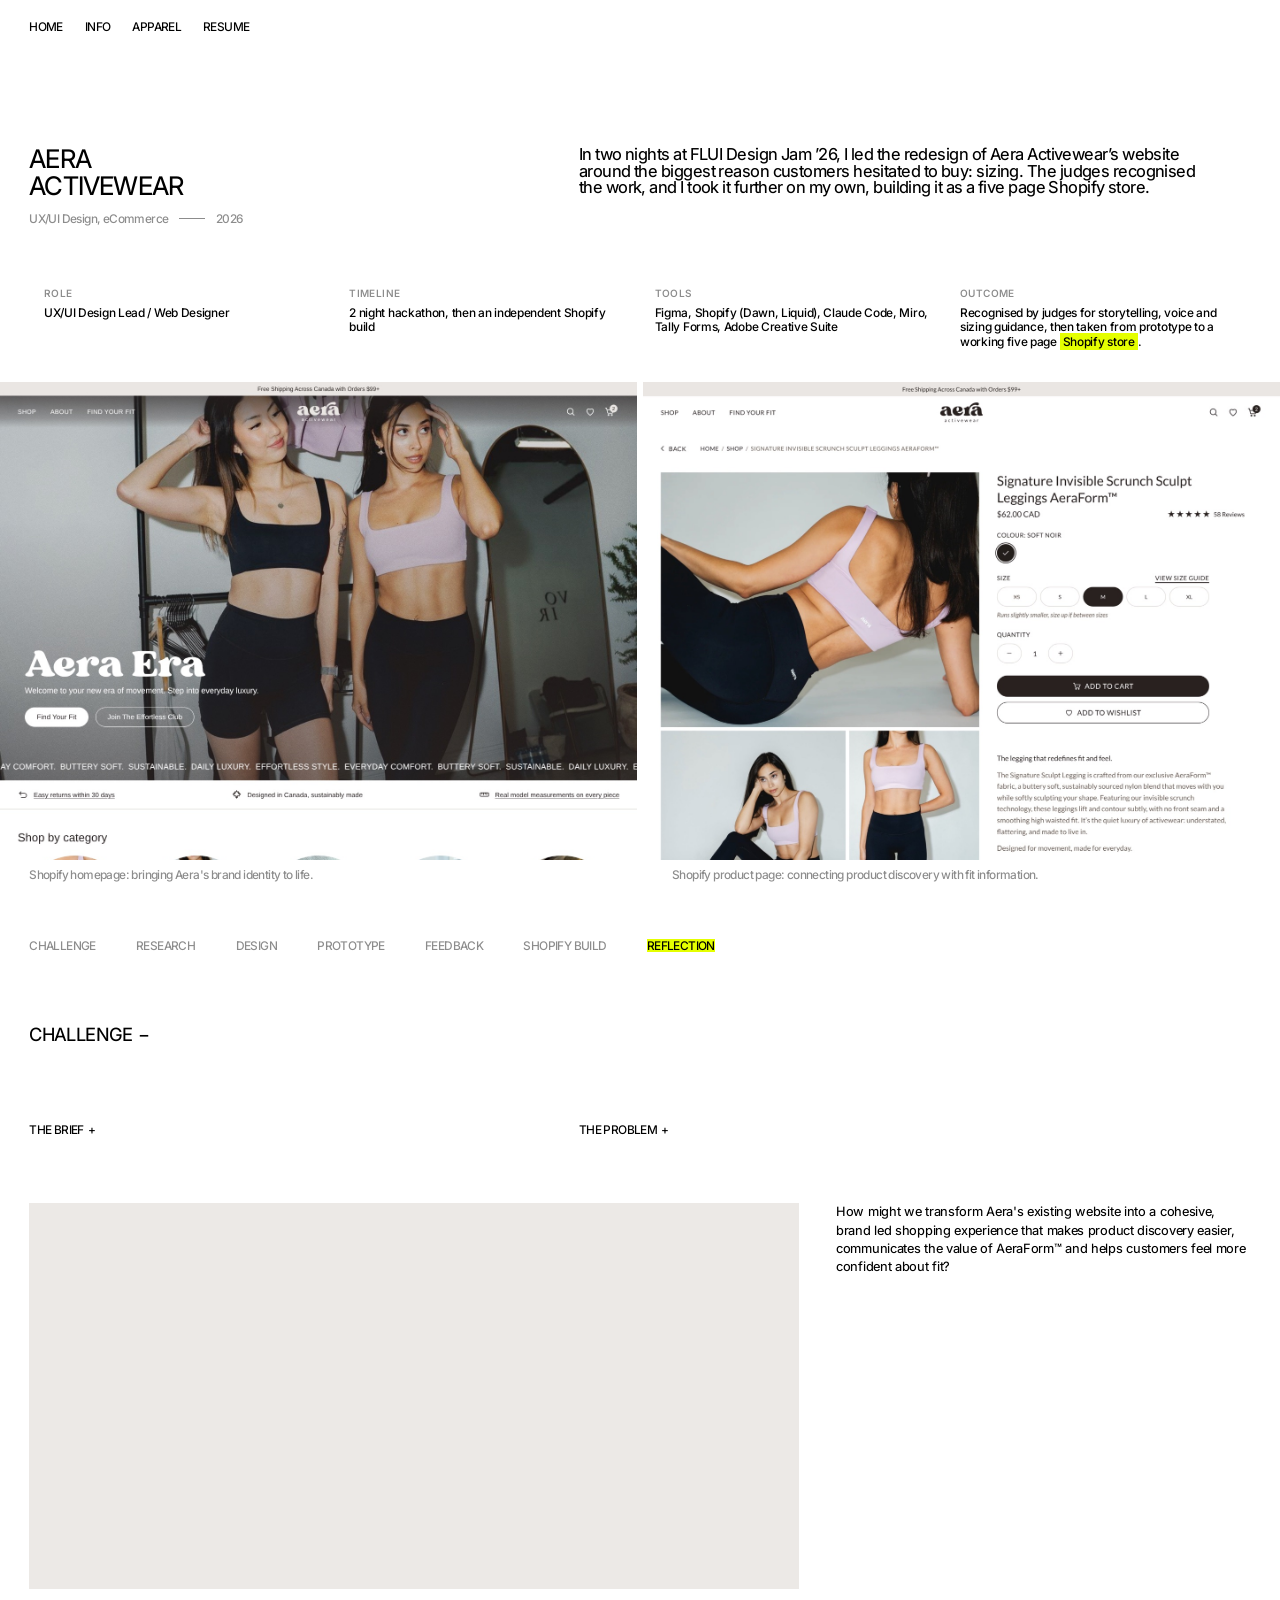
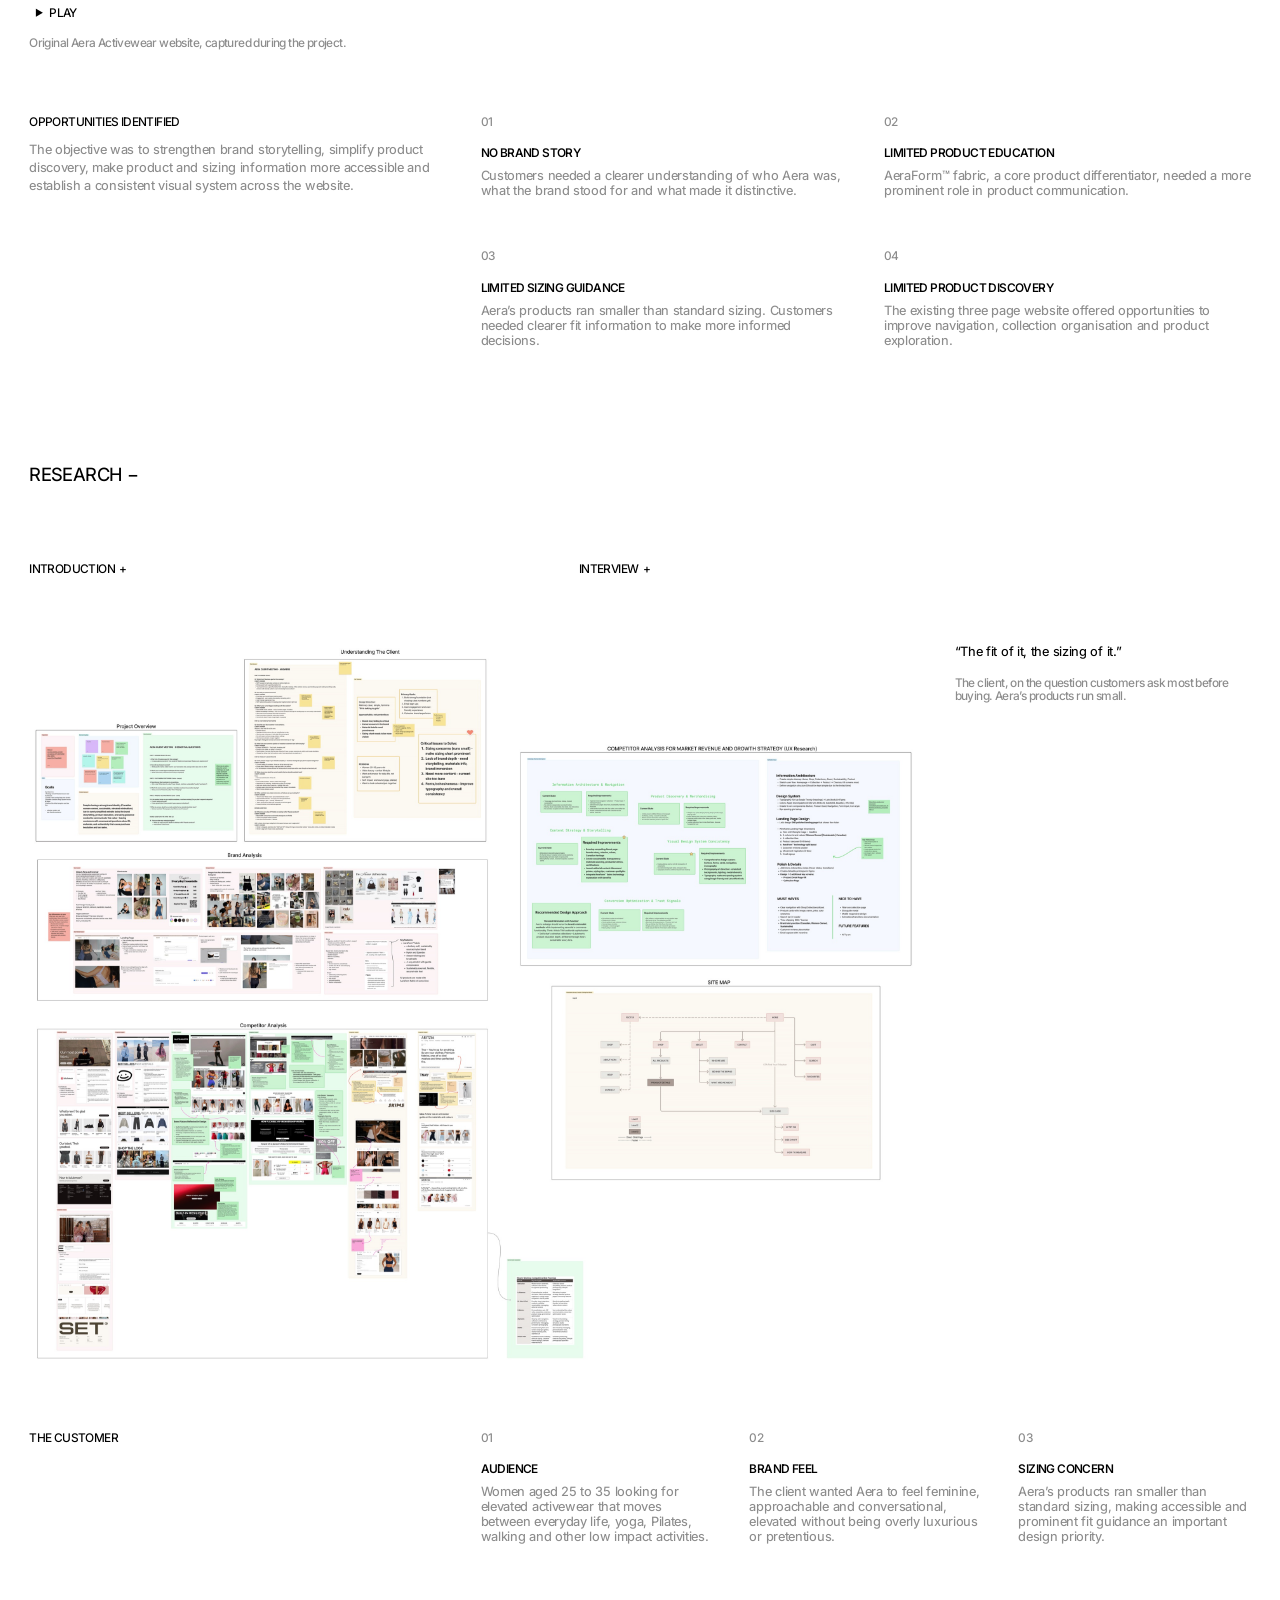
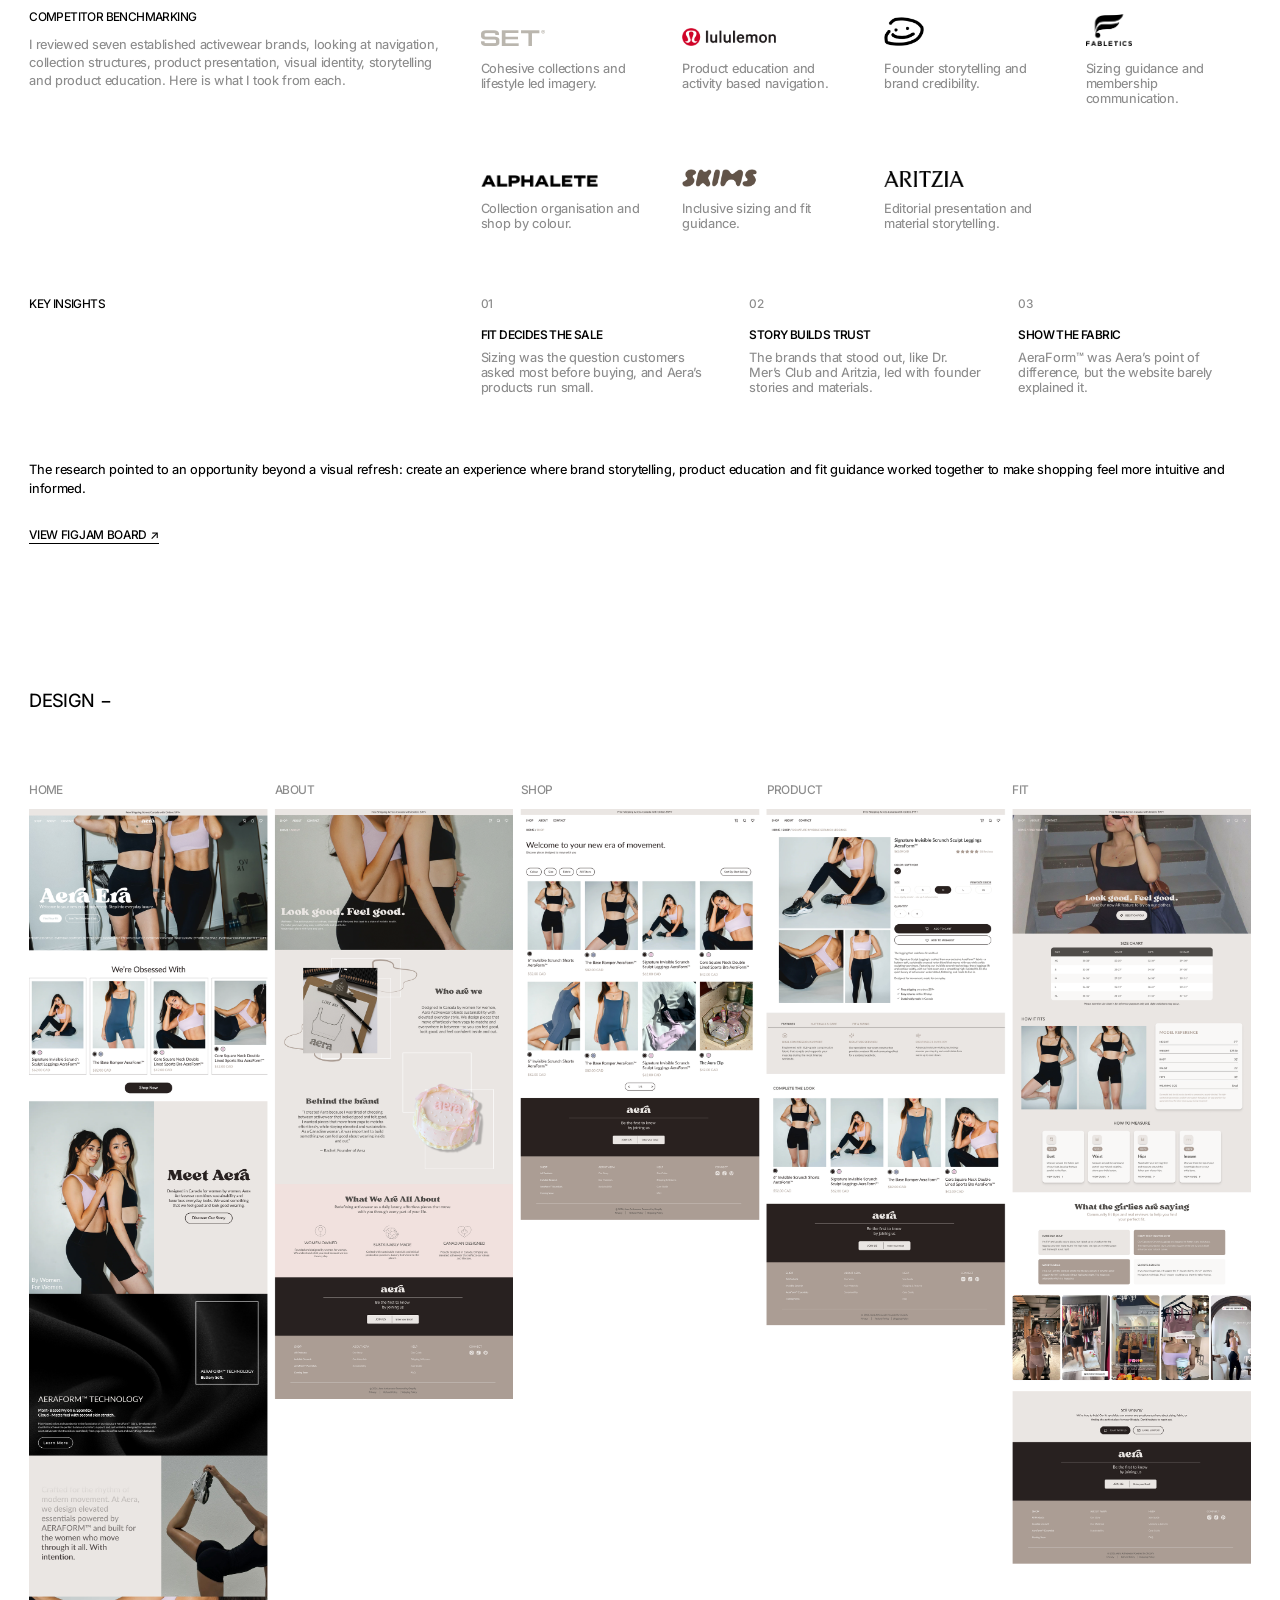
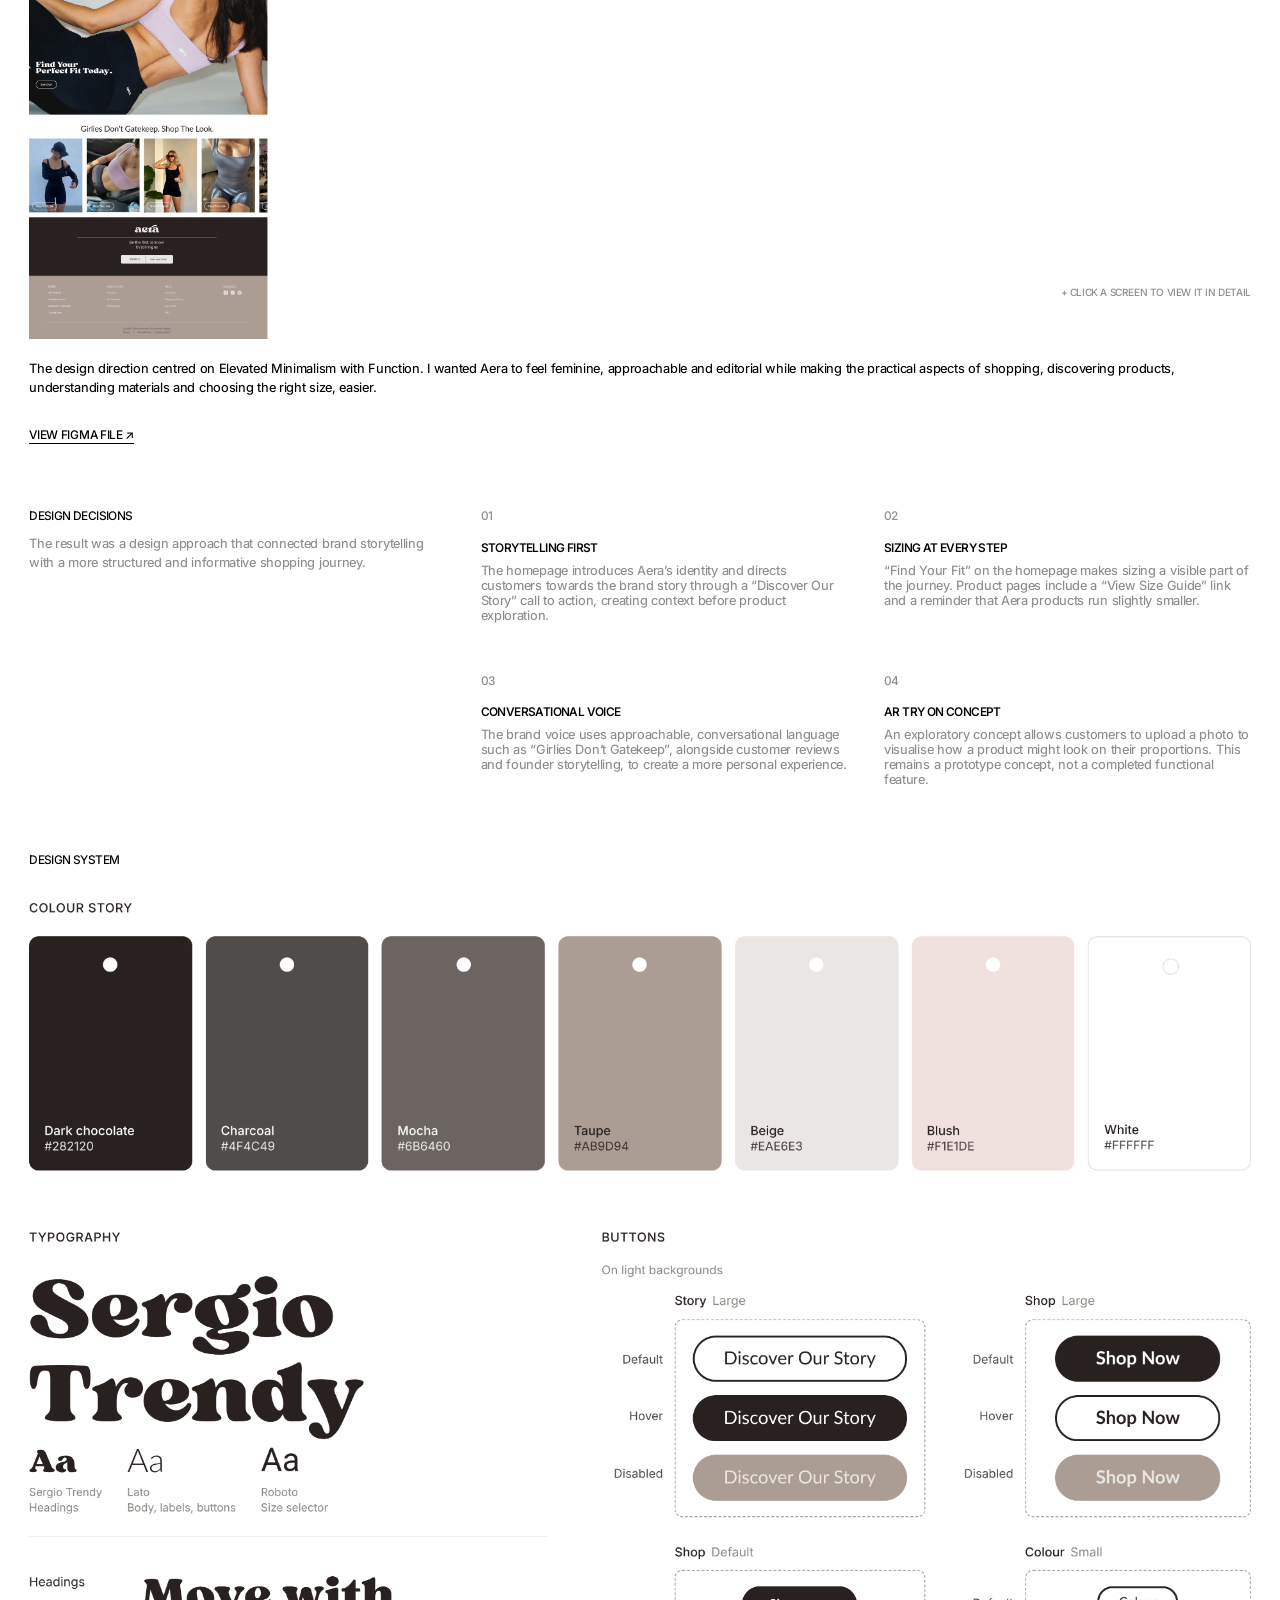
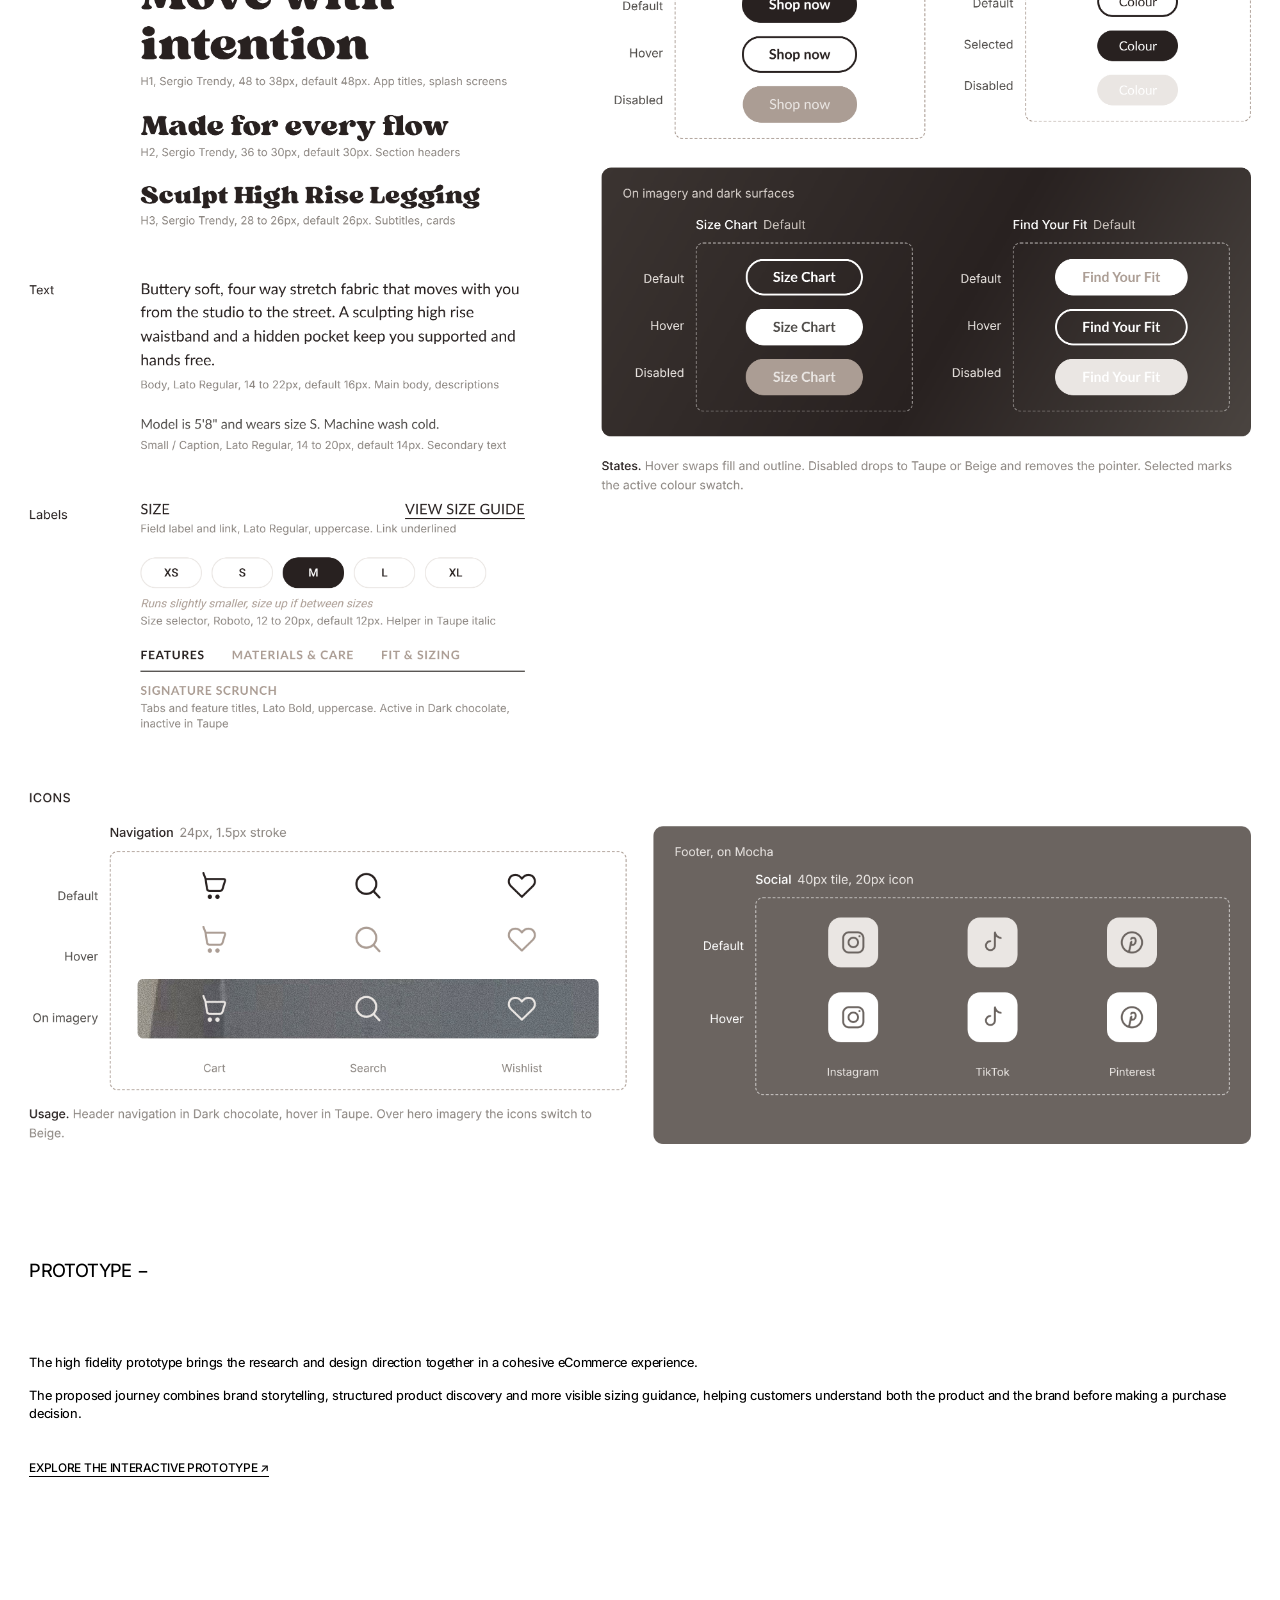
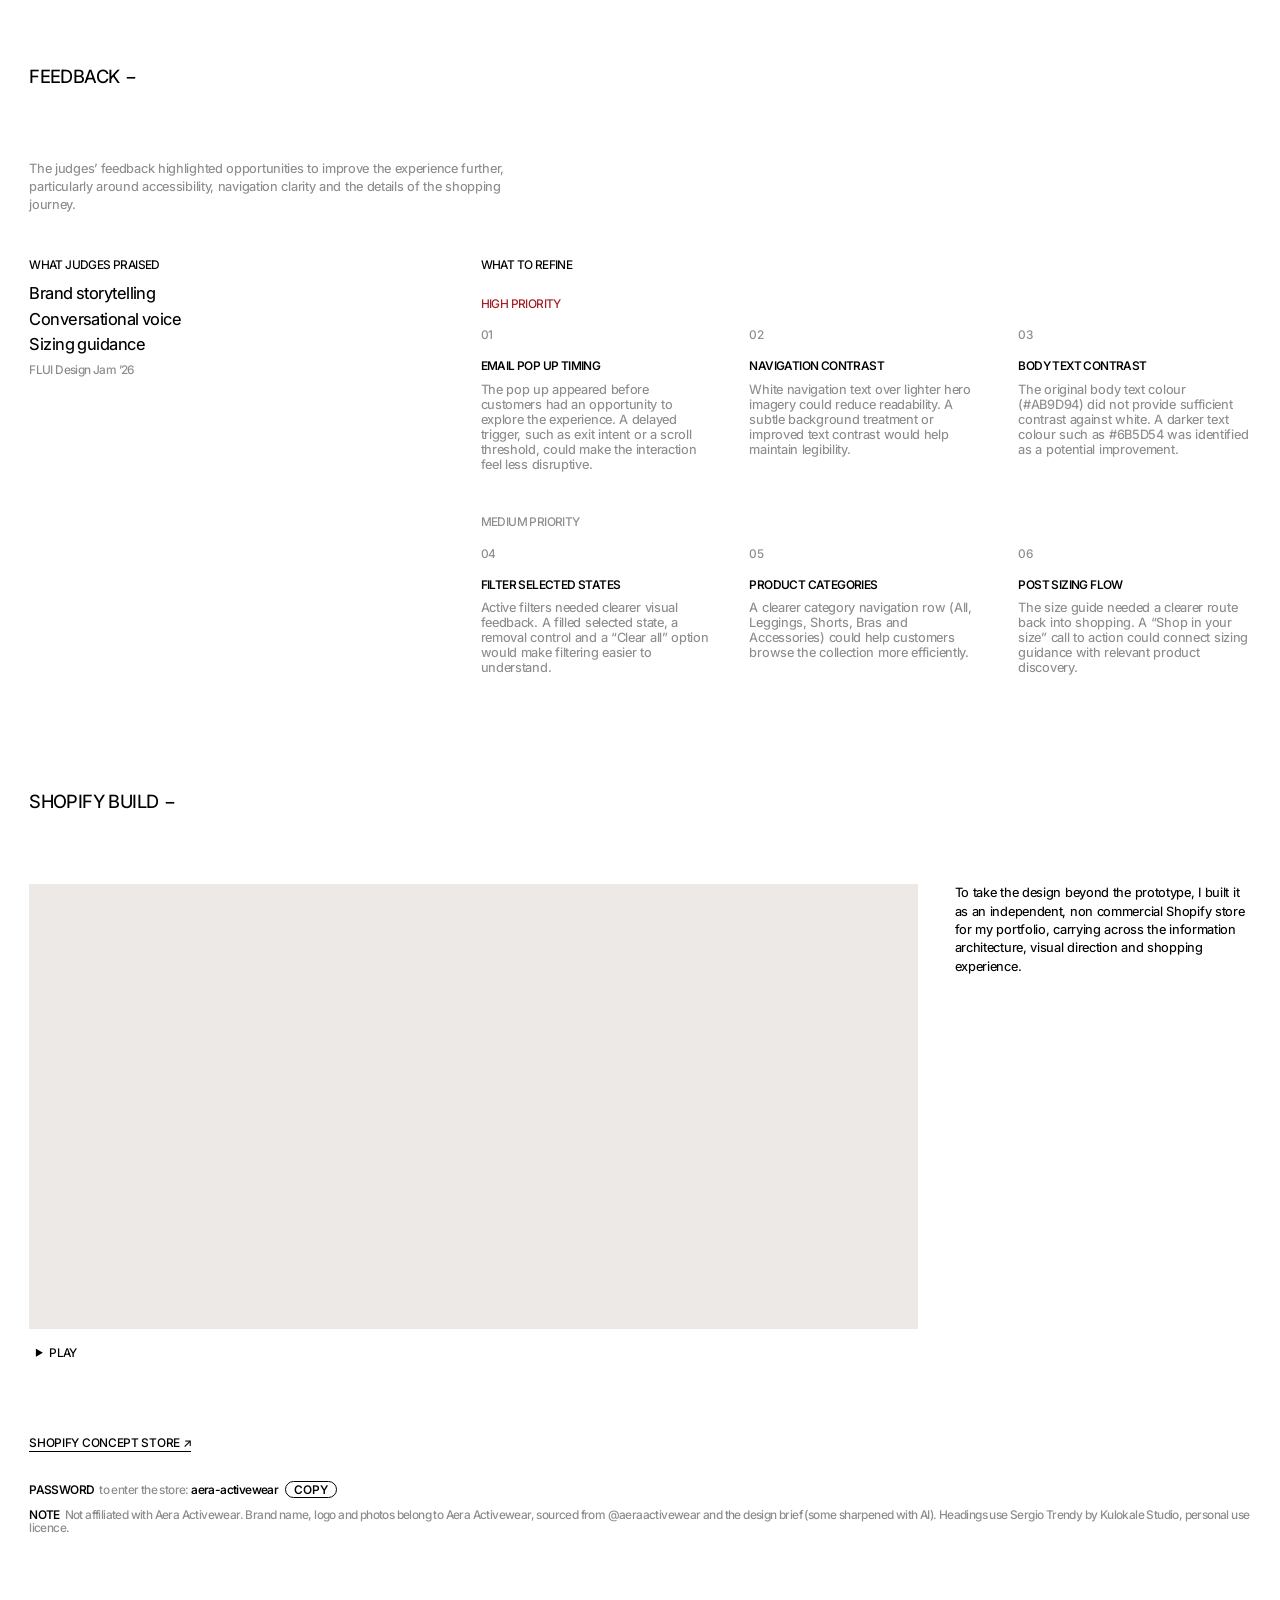
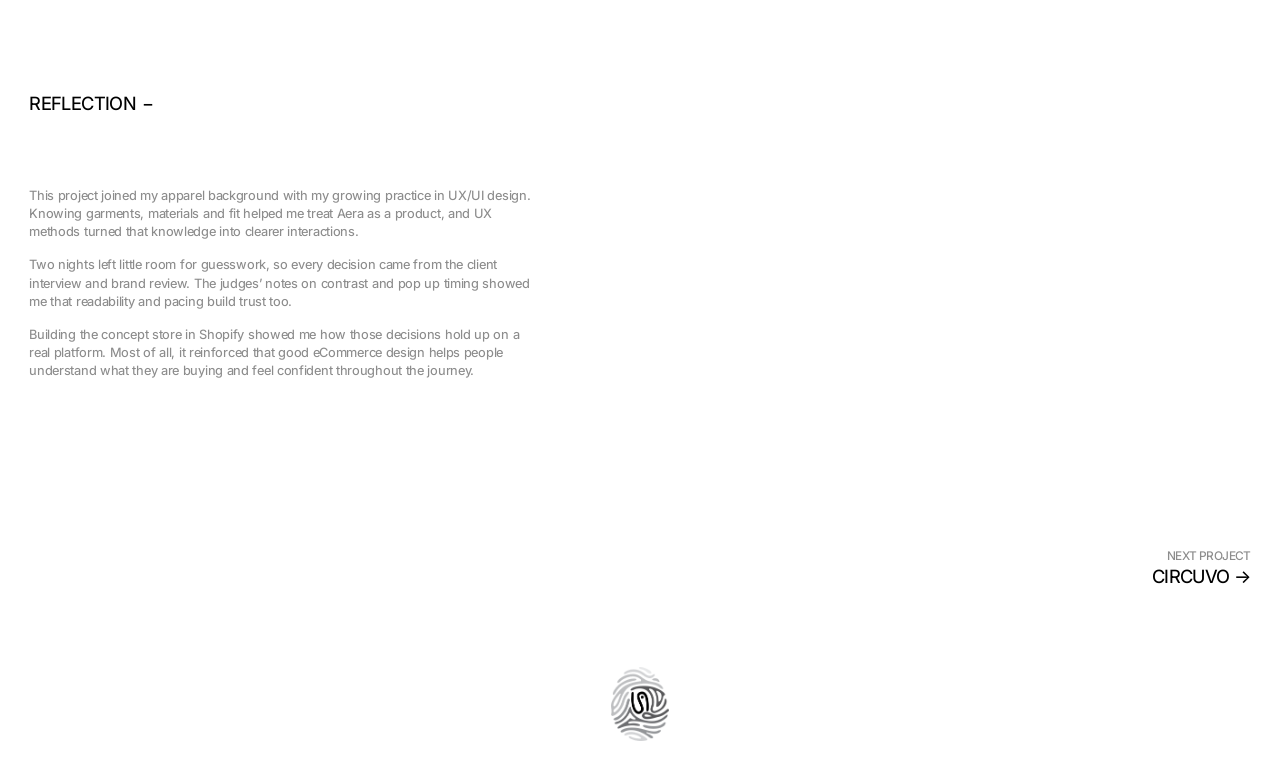
==== aera.html @ e77f9af2 "Video buttons under every case study video on desktop and tablet || PAUSE / ▶ PLAY sits under each v" ====
<!DOCTYPE html>
<html lang="en">
<head>
<meta charset="UTF-8">
<meta name="viewport" content="width=device-width, initial-scale=1.0">
<title>Aera Activewear, Shrin Roymoulik</title>
<meta name="description" content="A two night redesign of Aera Activewear&#8217;s website at FLUI Design Jam &#8217;26, recognised by judges for brand storytelling, conversational voice and size guide depth.">
<!-- Link preview when the page is shared: images/share/preview.jpg, 1200 by 630 -->
<meta property="og:type" content="website">
<meta property="og:site_name" content="Shrin Roymoulik">
<meta property="og:url" content="https://shrin1993roy.github.io/aera.html">
<meta property="og:title" content="Aera Activewear, Shrin Roymoulik">
<meta property="og:description" content="A two night redesign of Aera Activewear&#8217;s website at FLUI Design Jam &#8217;26, recognised by judges for brand storytelling, conversational voice and size guide depth.">
<meta property="og:image" content="https://shrin1993roy.github.io/images/share/preview.jpg">
<meta property="og:image:width" content="1200">
<meta property="og:image:height" content="630">
<meta property="og:image:alt" content="Shrin Roymoulik's fingerprint logo">
<meta name="twitter:card" content="summary_large_image">
<link rel="icon" type="image/png" href="images/favicon.png">
<link href="https://fonts.googleapis.com/css2?family=Inter:wght@300..600&display=swap" rel="stylesheet">
<link rel="stylesheet" href="styles.css?v=21">
<style>
/* Aera only: opportunity card colours and the clickable PRODUCT tabs in the overlay */
/* The neon "Shopify store" in Outcome jumps to Shopify Build, where the store link, password and Copy button are */
.hi-link { color: inherit; text-decoration: none; }
#store { scroll-margin-top: max(40px, calc(56 * var(--s))); }
.hi-link:hover, .hi-link:focus-visible { text-decoration: underline; text-underline-offset: 2px; outline: none; }
.opp.c1 { background: #AB9D94; }
.opp.c2 { background: #EAE6E3; }
.opp.c3 { background: #F1E1DE; }
.opp.c4 { background: #FFFFFF; border-color: #EAE6E3; }

/* Product overlay: the tabs inside the product page itself are clickable */
.lb-page { position: relative; }
.lb-live { position: absolute; left: 0; width: 100%; top: 39.4625%; height: 11.85%; }
.lb-live[hidden] { display: none; }
.lb-live img { position: absolute; inset: 0; width: 100%; height: 100%; opacity: 0; transition: opacity .35s ease; pointer-events: none; }
.lb-live img.on { opacity: 1; }
.lb-live .tap { position: absolute; top: 8%; height: 20%; background: transparent; border: 0; padding: 0; cursor: pointer; border-radius: 2px; transition: box-shadow .15s; }
.lb-live .tap:hover, .lb-live .tap:focus-visible { box-shadow: 0 2px 0 0 var(--neon); outline: none; }
.lb-live.hinting .tap:not(.cur) { animation: tapHint 1.4s ease-in-out 2; }
@keyframes tapHint { 50% { box-shadow: 0 2px 0 0 var(--neon); } }
.lb-trytabs { margin-top: max(20px, calc(28 * var(--s))); }
@media (prefers-reduced-motion: reduce) { .lb-live img { transition: none; } .lb-live.hinting .tap { animation: none; } }
</style>
</head>
<body id="top">

<!-- TOP BAR -->
<header class="top-bar">
  <nav class="top-bar-left">
    <a href="index.html">Home</a>
    <a href="index.html#info">Info</a>
    <a href="https://shrin-roym.com/" target="_blank" rel="noopener">Apparel</a>
    <a href="https://drive.google.com/file/d/1_RReoEcfpWw8kHrpOY6_ot2mFG-YOgYb/view?usp=sharing" target="_blank" rel="noopener">Resume</a>
  </nav>
</header>

<div class="page">

  <!-- HERO -->
  <div class="hero">
    <div class="hero-left">
      <h1 class="hero-title">Aera<br>Activewear</h1>
      <div class="hero-sub">
        UX/UI Design, eCommerce <span class="ld"></span> 2026
      </div>
    </div>
    <div class="hero-right">
      <p class="hero-summary">
        In two nights at <a class="summary-link" href="https://www.linkedin.com/company/fluidesignjam/posts/" target="_blank" rel="noopener">FLUI Design Jam ’26</a>, I led the redesign of Aera Activewear’s website around the biggest reason customers hesitated to buy: sizing. The judges recognised the work, and I took it further on my own, building it as a five page Shopify store.
      </p>
    </div>
  </div>

  <!-- FACTS ROW -->
  <div class="facts">
    <div class="fact">
      <div class="fact-label">Role</div>
      <div class="fact-value">UX/UI Design Lead / Web Designer</div>
    </div>
    <div class="fact">
      <div class="fact-label">Timeline</div>
      <div class="fact-value">2 night hackathon, then an independent Shopify build</div>
    </div>
    <div class="fact">
      <div class="fact-label">Tools</div>
      <div class="fact-value">Figma, Shopify (Dawn, Liquid), Claude Code, Miro, Tally Forms, Adobe Creative Suite</div>
    </div>
    <div class="fact">
      <div class="fact-label">Outcome</div>
      <div class="fact-value"><span class="o-long">Recognised by judges for storytelling, voice and sizing guidance, then taken from prototype to a working five page <a class="hi hi-link" href="#store">Shopify store</a>.</span><span class="o-short">Recognised by judges, then built into a working five page <a class="hi hi-link" href="#store">Shopify store</a>.</span></div>
    </div>
  </div>

  <!-- HERO MEDIA: prototype walkthrough video, then two screenshots.
       To fill: replace a .media.is-empty div's contents with
       <video controls playsinline preload="metadata" src="images/case-studies/aera/aera-hero-video.mp4"></video>
       or <img src="images/case-studies/aera/aera-hero-01.jpg" alt="..."> and remove "is-empty". -->
  <div class="hero-media">
    <div class="pair">
      <figure>
        <div class="media r-shot scroll-shot" tabindex="0" aria-label="Aera homepage, full page: scroll inside to see it all"><img src="images/case-studies/aera/aera-hero-01.jpg" alt="Full page of the redesigned Aera Activewear homepage" loading="lazy"></div>
        <figcaption class="cap pad-x">Shopify homepage: bringing Aera's brand identity to life.</figcaption>
      </figure>
      <figure>
        <div class="media r-shot scroll-shot" tabindex="0" aria-label="Aera product page, full page: scroll inside to see it all"><img src="images/case-studies/aera/aera-hero-02.jpg" alt="Full page of the redesigned Aera Activewear product page for the Signature Invisible Scrunch Sculpt Leggings" loading="lazy"></div>
        <figcaption class="cap pad-x">Shopify product page: connecting product discovery with fit information.</figcaption>
      </figure>
    </div>
  </div>

  <!-- SECTION NAV — flush below images -->
  <nav class="section-nav">
    <a href="#challenge">Challenge</a>
    <a href="#research">Research</a>
    <a href="#design">Design</a>
    <a href="#prototype">Prototype</a>
    <a href="#feedback">Feedback</a>
    <a href="#build">Shopify Build</a>
    <a href="#reflection">Reflection</a>
  </nav>

  <!-- CHALLENGE -->
  <div class="section" id="challenge">
    <div class="block-label"><button type="button" class="sec-toggle" aria-expanded="true" aria-controls="challenge-body">Challenge</button></div>
    <div class="sec-body" id="challenge-body">

    <div class="duo">
      <details class="xp">
        <summary><h2 class="sub-head">The brief</h2></summary>
        <div class="xp-body">
          <p class="block-text">Aera Activewear wanted to create a more cohesive online presence through a redesigned landing page, improved website navigation and a consistent visual system across its digital experience.</p>
          <p class="block-text">At this stage, the priority was to strengthen brand awareness, encourage email sign ups and improve website engagement rather than focus solely on immediate sales.</p>
        </div>
      </details>
      <details class="xp">
        <summary><h2 class="sub-head">The problem</h2></summary>
        <div class="xp-body">
          <p class="block-text">The original three page website provided a starting point, but there was an opportunity to make the experience work harder for customers arriving primarily through Instagram and TikTok.</p>
          <p class="block-text">Product discovery was limited, brand storytelling lacked depth, and essential product information, particularly around AeraForm™ fabric and sizing, needed greater visibility.</p>
          <p class="block-text">For customers unfamiliar with the brand, this left important questions unanswered before making a purchase decision.</p>
        </div>
      </details>
    </div>

    <div class="split">
      <figure>
        <div class="media r-video hero-vid vid-out" data-autoplay="off"><video muted playsinline preload="metadata" src="images/case-studies/aera/aera-original-site.mp4#t=0.1" aria-label="Screen recording of the original Aera Activewear website"></video><button type="button" class="vid-toggle">Play</button></div>
        <figcaption class="cap">Original Aera Activewear website, captured during the project.</figcaption>
      </figure>
      <div class="split-text">
        <p class="block-text" style="color: var(--ink);">How might we transform Aera's existing website into a cohesive, brand led shopping experience that makes product discovery easier, communicates the value of AeraForm™ and helps customers feel more confident about fit?</p>
      </div>
    </div>

    <!-- Opportunities: text left, findings right at the same width as the video above -->
    <div class="mirror">
      <div class="mirror-text">
        <h2 class="sub-head">Opportunities identified</h2>
        <p class="block-text" style="margin-bottom:0;">The objective was to strengthen brand storytelling, simplify product discovery, make product and sizing information more accessible and establish a consistent visual system across the website.</p>
      </div>
      <div class="finds">
        <div class="find">
          <div class="find-n">01</div>
          <h3 class="find-t">No brand story</h3>
          <p class="find-p">Customers needed a clearer understanding of who Aera was, what the brand stood for and what made it distinctive.</p>
        </div>
        <div class="find">
          <div class="find-n">02</div>
          <h3 class="find-t">Limited product education</h3>
          <p class="find-p">AeraForm™ fabric, a core product differentiator, needed a more prominent role in product communication.</p>
        </div>
        <div class="find">
          <div class="find-n">03</div>
          <h3 class="find-t">Limited sizing guidance</h3>
          <p class="find-p">Aera’s products ran smaller than standard sizing. Customers needed clearer fit information to make more informed decisions.</p>
        </div>
        <div class="find">
          <div class="find-n">04</div>
          <h3 class="find-t">Limited product discovery</h3>
          <p class="find-p">The existing three page website offered opportunities to improve navigation, collection organisation and product exploration.</p>
        </div>
      </div>
    </div>
    </div>
  </div>

  <!-- RESEARCH -->
  <div class="section" id="research">
    <div class="block-label"><button type="button" class="sec-toggle" aria-expanded="true" aria-controls="research-body">Research</button></div>
    <div class="sec-body" id="research-body">

    <!-- Same flow as Challenge: two columns, then media left with a statement right -->
    <div class="duo">
      <details class="xp">
        <summary><h2 class="sub-head">Introduction</h2></summary>
        <div class="xp-body">
          <p class="block-text">I began by understanding the brand, its intended audience and the existing digital experience.</p>
          <p class="block-text">I then reviewed seven activewear brands to identify useful approaches to product discovery, product education, brand storytelling and eCommerce presentation.</p>
        </div>
      </details>
      <details class="xp">
        <summary><h2 class="sub-head">Interview</h2></summary>
        <div class="xp-body">
          <p class="block-text">A nine question client interview helped clarify the business priorities, customer profile and areas where the website needed to evolve.</p>
        </div>
      </details>
    </div>

    <!-- FigJam board: replace the empty .media with <img src="images/case-studies/aera/aera-research-01.jpg" alt="..."> or a <video controls playsinline preload="metadata"> -->
    <div class="split r75">
      <figure>
        <button type="button" class="board-open" data-large="images/case-studies/aera/aera-research-01-large.jpg" aria-label="Enlarge the FigJam board"><div class="media" data-file="aera-research-01.jpg" style="background:#fff;"><img src="images/case-studies/aera/aera-research-01.jpg" alt="Aera Activewear FigJam research board: project overview, client interview, brand analysis, competitor analysis, UX research and site map" loading="lazy"></div></button>
      </figure>
      <div class="split-text">
        <blockquote class="client-quote"><p class="block-text" style="color: var(--ink);">“The fit of it, the sizing of it.”</p><p class="quote-src">The client, on the question customers ask most before buying. Aera’s products run small.</p></blockquote>
      </div>
    </div>

    <!-- The customer: same layout as Research findings -->
    <div class="mirror" style="margin-bottom: max(48px, calc(72 * var(--s)));">
      <div class="mirror-text">
        <h2 class="sub-head">The customer</h2>
      </div>
      <div class="finds row3">
        <div class="find">
          <div class="find-n">01</div>
          <h3 class="find-t">Audience</h3>
          <p class="find-p">Women aged 25 to 35 looking for elevated activewear that moves between everyday life, yoga, Pilates, walking and other low impact activities.</p>
        </div>
        <div class="find">
          <div class="find-n">02</div>
          <h3 class="find-t">Brand feel</h3>
          <p class="find-p">The client wanted Aera to feel feminine, approachable and conversational, elevated without being overly luxurious or pretentious.</p>
        </div>
        <div class="find">
          <div class="find-n">03</div>
          <h3 class="find-t">Sizing concern</h3>
          <p class="find-p">Aera’s products ran smaller than standard sizing, making accessible and prominent fit guidance an important design priority.</p>
        </div>
      </div>
    </div>

    <!-- Competitor benchmarking: same layout as Research findings, logos in place of numbers -->
    <div class="mirror" style="margin-bottom: max(48px, calc(72 * var(--s)));">
      <div class="mirror-text">
        <h2 class="sub-head">Competitor benchmarking</h2>
        <p class="block-text" style="margin-bottom:0;">I reviewed seven established activewear brands, looking at navigation, collection structures, product presentation, visual identity, storytelling and product education. Here is what I took from each.</p>
      </div>
      <div class="finds brand-grid">
        <div class="find brand-card">
          <div class="brand-logo"><img src="images/case-studies/aera/logos/logo-set-active.png" alt="Set Active" style="--lh:14" loading="lazy"></div>
          <p class="find-p">Cohesive collections and lifestyle led imagery.</p>
        </div>
        <div class="find brand-card">
          <div class="brand-logo"><img src="images/case-studies/aera/logos/logo-lululemon.png" alt="lululemon" style="--lh:16" loading="lazy"></div>
          <p class="find-p">Product education and activity based navigation.</p>
        </div>
        <div class="find brand-card">
          <div class="brand-logo"><img src="images/case-studies/aera/logos/logo-dr-mers-club.png" alt="Dr. Mer’s Club" style="--lh:26" loading="lazy"></div>
          <p class="find-p">Founder storytelling and brand credibility.</p>
        </div>
        <div class="find brand-card">
          <div class="brand-logo"><img src="images/case-studies/aera/logos/logo-fabletics.png" alt="Fabletics" style="--lh:28" loading="lazy"></div>
          <p class="find-p">Sizing guidance and membership communication.</p>
        </div>
        <div class="find brand-card">
          <div class="brand-logo"><img src="images/case-studies/aera/logos/logo-alphalete.png" alt="Alphalete" style="--lh:10" loading="lazy"></div>
          <p class="find-p">Collection organisation and shop by colour.</p>
        </div>
        <div class="find brand-card">
          <div class="brand-logo"><img src="images/case-studies/aera/logos/logo-skims.png" alt="SKIMS" style="--lh:15" loading="lazy"></div>
          <p class="find-p">Inclusive sizing and fit guidance.</p>
        </div>
        <div class="find brand-card">
          <div class="brand-logo"><img src="images/case-studies/aera/logos/logo-aritzia-tna.png" alt="Aritzia TNA" style="--lh:14" loading="lazy"></div>
          <p class="find-p">Editorial presentation and material storytelling.</p>
        </div>
      </div>
    </div>

    <!-- Key insights: what the interview and competitor review showed -->
    <div class="mirror" style="margin-bottom: max(48px, calc(72 * var(--s)));">
      <div class="mirror-text">
        <h2 class="sub-head">Key insights</h2>
      </div>
      <div class="finds row3">
        <div class="find">
          <div class="find-n">01</div>
          <h3 class="find-t">Fit decides the sale</h3>
          <p class="find-p">Sizing was the question customers asked most before buying, and Aera’s products run small.</p>
        </div>
        <div class="find">
          <div class="find-n">02</div>
          <h3 class="find-t">Story builds trust</h3>
          <p class="find-p">The brands that stood out, like Dr. Mer’s Club and Aritzia, led with founder stories and materials.</p>
        </div>
        <div class="find">
          <div class="find-n">03</div>
          <h3 class="find-t">Show the fabric</h3>
          <p class="find-p">AeraForm™ was Aera’s point of difference, but the website barely explained it.</p>
        </div>
      </div>
    </div>

    <p class="block-text opp-line">The research pointed to an opportunity beyond a visual refresh: create an experience where brand storytelling, product education and fit guidance worked together to make shopping feel more intuitive and informed.</p>
    <a href="https://www.figma.com/board/oI2orilzMT7AcC4Ww6ISpZ/Aera-Activewear-Figjam-Board?node-id=0-1&amp;t=88H0syeAzO8bewAA-1" target="_blank" rel="noopener" class="proto-link">View FigJam board ↗</a>
    </div>
  </div>

  <!-- DESIGN -->
  <div class="section" id="design">
    <div class="block-label"><button type="button" class="sec-toggle" aria-expanded="true" aria-controls="design-body">Design</button></div>
    <div class="sec-body" id="design-body">
    <!-- Screens first, full width. Local file: images/case-studies/aera/aera-design-screens.png -->
    <div class="screen-names"><button type="button" class="sn" data-i="0">Home</button><button type="button" class="sn" data-i="1">About</button><button type="button" class="sn" data-i="2">Shop</button><button type="button" class="sn" data-i="3">Product</button><button type="button" class="sn" data-i="4">Fit</button></div>
    <figure class="screens">
      <p class="screen-hint screen-cta"><span>+ Click a screen to view it in detail</span></p>
      <div class="hits"><button type="button" class="hit" data-i="0" aria-label="View Home screen"></button><button type="button" class="hit" data-i="1" aria-label="View About screen"></button><button type="button" class="hit" data-i="2" aria-label="View Shop screen"></button><button type="button" class="hit" data-i="3" aria-label="View Product screen"></button><button type="button" class="hit" data-i="4" aria-label="View Fit screen"></button></div>
      <div class="media" style="background:#fff;"><img src="images/case-studies/aera/aera-design-screens.png" alt="Aera Activewear screens: Home, About, Shop, Product and Fit"></div>
    </figure>
        <p class="block-text design-dir">The design direction centred on Elevated Minimalism with Function. I wanted Aera to feel feminine, approachable and editorial while making the practical aspects of shopping, discovering products, understanding materials and choosing the right size, easier.</p>
        <a href="https://www.figma.com/design/Fan7HLYoKMlcg9s6EZX3kV/Area-Activewear---Team-23?node-id=0-1&amp;t=FsRvM7lLDmJ13nCw-1" target="_blank" rel="noopener" class="proto-link design-link">View Figma file ↗</a>

    <!-- Design decisions: same layout as Opportunities identified -->
    <div class="mirror" style="margin-bottom: max(48px, calc(72 * var(--s)));">
      <div class="mirror-text">
        <h2 class="sub-head">Design decisions</h2>
        <p class="block-text" style="margin-bottom:0;">The result was a design approach that connected brand storytelling with a more structured and informative shopping journey.</p>
      </div>
      <div class="finds">
        <div class="find">
          <div class="find-n">01</div>
          <h3 class="find-t">Storytelling first</h3>
          <p class="find-p">The homepage introduces Aera’s identity and directs customers towards the brand story through a “Discover Our Story” call to action, creating context before product exploration.</p>
        </div>
        <div class="find">
          <div class="find-n">02</div>
          <h3 class="find-t">Sizing at every step</h3>
          <p class="find-p">“Find Your Fit” on the homepage makes sizing a visible part of the journey. Product pages include a “View Size Guide” link and a reminder that Aera products run slightly smaller.</p>
        </div>
        <div class="find">
          <div class="find-n">03</div>
          <h3 class="find-t">Conversational voice</h3>
          <p class="find-p">The brand voice uses approachable, conversational language such as “Girlies Don’t Gatekeep”, alongside customer reviews and founder storytelling, to create a more personal experience.</p>
        </div>
        <div class="find">
          <div class="find-n">04</div>
          <h3 class="find-t">AR try on concept</h3>
          <p class="find-p">An exploratory concept allows customers to upload a photo to visualise how a product might look on their proportions. This remains a prototype concept, not a completed functional feature.</p>
        </div>
      </div>
    </div>

    <!-- Design system closes the section. Local file: images/case-studies/aera/aera-design-system.png (3816px, lossless) -->
    <h2 class="sub-head" style="margin-bottom: max(24px, calc(40 * var(--s)));">Design system</h2>
    <figure>
      <div class="media"><img src="images/case-studies/aera/aera-design-system.png" alt="Aera Activewear design system: colour story, typography, buttons and icons"></div>
    </figure>
    </div>
  </div>

  <!-- PROTOTYPE -->
  <div class="section" id="prototype">
    <div class="block-label"><button type="button" class="sec-toggle" aria-expanded="true" aria-controls="prototype-body">Prototype</button></div>
    <div class="sec-body" id="prototype-body">
    <div class="block">
      <p class="block-text">The high fidelity prototype brings the research and design direction together in a cohesive eCommerce experience.</p>
      <p class="block-text">The proposed journey combines brand storytelling, structured product discovery and more visible sizing guidance, helping customers understand both the product and the brand before making a purchase decision.</p>
      <a href="https://www.figma.com/proto/CCypfNDXADZWRdNDS4ooR2/Aera-Activewear-Personal?node-id=3-532&amp;p=f&amp;viewport=186%2C346%2C0.05&amp;t=cQbQDIGWsJH9yBkL-1&amp;scaling=min-zoom&amp;content-scaling=fixed&amp;starting-point-node-id=3%3A532&amp;page-id=0%3A1" target="_blank" rel="noopener" class="proto-link">Explore the interactive prototype ↗</a>
    </div>

    </div>
  </div>

  <!-- FEEDBACK -->
  <div class="section" id="feedback">
    <div class="block-label"><button type="button" class="sec-toggle" aria-expanded="true" aria-controls="feedback-body">Feedback</button></div>
    <div class="sec-body" id="feedback-body">
    <div class="block">
      <p class="block-text">The judges’ feedback highlighted opportunities to improve the experience further, particularly around accessibility, navigation clarity and the details of the shopping journey.</p>
    </div>
    <!-- Feedback: praise left, refinements by priority right -->
    <div class="mirror">
      <div class="mirror-text">
        <h2 class="sub-head">What judges praised</h2>
        <p class="praise">Brand storytelling</p>
        <p class="praise">Conversational voice</p>
        <p class="praise">Sizing guidance</p>
        <p class="screen-hint">FLUI Design Jam ’26</p>
      </div>
      <div>
        <h2 class="sub-head" style="margin-bottom: max(20px, calc(28 * var(--s)));">What to refine</h2>
      <div class="fb-group">
        <div class="pri h">High priority</div>
        <div class="fb-items">
          <div class="find"><div class="find-n">01</div><h3 class="find-t">Email pop up timing</h3><p class="find-p">The pop up appeared before customers had an opportunity to explore the experience. A delayed trigger, such as exit intent or a scroll threshold, could make the interaction feel less disruptive.</p></div>
          <div class="find"><div class="find-n">02</div><h3 class="find-t">Navigation contrast</h3><p class="find-p">White navigation text over lighter hero imagery could reduce readability. A subtle background treatment or improved text contrast would help maintain legibility.</p></div>
          <div class="find"><div class="find-n">03</div><h3 class="find-t">Body text contrast</h3><p class="find-p">The original body text colour (#AB9D94) did not provide sufficient contrast against white. A darker text colour such as #6B5D54 was identified as a potential improvement.</p></div>
        </div>
      </div>
      <div class="fb-group">
        <div class="pri m">Medium priority</div>
        <div class="fb-items">
          <div class="find"><div class="find-n">04</div><h3 class="find-t">Filter selected states</h3><p class="find-p">Active filters needed clearer visual feedback. A filled selected state, a removal control and a “Clear all” option would make filtering easier to understand.</p></div>
          <div class="find"><div class="find-n">05</div><h3 class="find-t">Product categories</h3><p class="find-p">A clearer category navigation row (All, Leggings, Shorts, Bras and Accessories) could help customers browse the collection more efficiently.</p></div>
          <div class="find"><div class="find-n">06</div><h3 class="find-t">Post sizing flow</h3><p class="find-p">The size guide needed a clearer route back into shopping. A “Shop in your size” call to action could connect sizing guidance with relevant product discovery.</p></div>
        </div>
      </div>
      </div>
    </div>
    </div>
  </div>

  <!-- SHOPIFY BUILD (section 07, anchor #build). -->
  <div class="section" id="build">
    <div class="block-label"><button type="button" class="sec-toggle" aria-expanded="true" aria-controls="build-body">Shopify Build</button></div>
    <div class="sec-body" id="build-body">
    <div class="split r75 build-split">
      <figure>
        <div class="media r-video hero-vid"><video id="heroVid" muted loop playsinline preload="none" src="images/case-studies/aera/aera-hero-video.mp4" aria-label="Walkthrough of the Aera Activewear Shopify concept store"></video><button type="button" class="vid-toggle" id="heroVidBtn" aria-label="Pause video">Pause</button></div>
      </figure>
      <div class="split-text">
        <p class="block-text" style="color: var(--ink);">To take the design beyond the prototype, I built it as an independent, non commercial Shopify store for my portfolio, carrying across the information architecture, visual direction and shopping experience.</p>
      </div>
    </div>
    <a href="https://aera-redesign.myshopify.com" target="_blank" rel="noopener" class="proto-link build-link" id="store">Shopify concept store ↗</a>
    <p class="status store-pass" style="margin-bottom: max(8px, calc(10 * var(--s)));"><b>Password</b>to enter the store: <span class="pw-group"><span class="pw">aera-activewear</span> <button type="button" class="copy-pw" data-copy="aera-activewear">Copy</button></span></p>
    <p class="status"><b>Note</b>Not affiliated with Aera Activewear. Brand name, logo and photos belong to Aera Activewear, sourced from @aeraactivewear and the design brief (some sharpened with AI). Headings use Sergio Trendy by Kulokale Studio, personal use licence.</p>

    </div>
  </div>

  <!-- REFLECTION (section 08, anchor #reflection). Closes the case study. -->
  <div class="section" id="reflection">
    <div class="block-label"><button type="button" class="sec-toggle" aria-expanded="true" aria-controls="reflection-body">Reflection</button></div>
    <div class="sec-body" id="reflection-body">
    <div class="block">
      <p class="block-text">This project joined my apparel background with my growing practice in UX/UI design. Knowing garments, materials and fit helped me treat Aera as a product, and UX methods turned that knowledge into clearer interactions.</p>
      <p class="block-text">Two nights left little room for guesswork, so every decision came from the client interview and brand review. The judges&#8217; notes on contrast and pop up timing showed me that readability and pacing build trust too.</p>
      <p class="block-text">Building the concept store in Shopify showed me how those decisions hold up on a real platform. Most of all, it reinforced that good eCommerce design helps people understand what they are buying and feel confident throughout the journey.</p>
    </div>
    </div>
  </div>

  <!-- NEXT PROJECT: right aligned -->
  <div class="next-project">
    <a href="circuvo.html" class="next-link"><span class="np-label">Next project</span><span class="np-title">Circuvo &#8594;</span></a>
  </div>

  <!-- FOOTER -->
  <div class="footer">
    <a class="go-up-mark" href="#top" aria-label="Back to top" onclick="window.scrollTo({top:0,behavior:'smooth'}); return false;">
      <img src="images/fingerprint.png" alt="">
      <div class="go-up-text">Go up</div>
      <span class="go-up-arrow" aria-hidden="true">&#8593;</span>
    </a>
    </div>
  </div>

</div><!-- /page -->


<!-- Screen overlay: opens from the five screens in Design -->
<div class="lb" id="lb" data-alt="Aera Activewear" role="dialog" aria-modal="true" aria-labelledby="lb-title" hidden>
  <div class="lb-img" id="lb-scroll">
    <div class="lb-page" id="lb-page">
      <img id="lb-pic" alt="">
      <div class="lb-live" id="lb-live" hidden></div>
    </div>
  </div>
  <div class="lb-side">
    <div class="lb-top"><span class="lb-count" id="lb-count">01 / 05</span><button type="button" class="lb-btn" id="lb-close">Close ×</button></div>
    <h2 class="sub-head" id="lb-title">Homepage</h2>
    <p class="block-text" id="lb-text"></p>
    <div id="lb-pri"><div class="lb-pri-h">UX priority</div><p class="block-text lb-pri-t" id="lb-pri-t"></p></div>
    <div class="lb-nav"><button type="button" class="lb-btn" id="lb-prev">← Previous</button><button type="button" class="lb-btn" id="lb-next">Next →</button></div>
  </div>
</div>

<!-- PHONE BOTTOM NAV -->
<nav class="phone-nav">
  <div style="display:flex;gap:max(16px,calc(20 * var(--s)));">
    <a href="index.html">Home</a>
    <a href="index.html#info">Info</a>
  </div>
  <div style="display:flex;gap:max(16px,calc(20 * var(--s)));">
    <a href="https://shrin-roym.com/" target="_blank" rel="noopener">Apparel</a>
    <a href="https://drive.google.com/file/d/1_RReoEcfpWw8kHrpOY6_ot2mFG-YOgYb/view?usp=sharing" target="_blank" rel="noopener">Resume</a>
  </div>
</nav>

<!-- FigJam board viewer -->
<div class="bz" id="bz" role="dialog" aria-modal="true" aria-label="FigJam board" hidden>
  <div class="bz-bar"><span id="bz-hint">Click the board to zoom in</span><button type="button" class="bz-close" id="bz-close">Close ×</button></div>
  <div class="bz-scroll" id="bz-scroll"><img id="bz-img" alt="Aera Activewear FigJam research board, enlarged"></div>
</div>
<script>
// Aera screens for the Design overlay (read by site.js)
window.SCREENS = [{"name": "Homepage", "img": "images/case-studies/aera/aera-screen-home.webp", "text": "A lifestyle led homepage introduces Aera\u2019s identity through curated products, brand storytelling and AeraForm\u2122 technology. Dedicated sections highlight product versatility, while fit focused CTAs and user generated content encourage exploration and engagement.\n\nI also experimented with motion through typography, using a gradual disappearing effect as users scroll to introduce movement and create a more dynamic browsing experience.", "pri": "Strengthen brand awareness, communicate product value and simplify product discovery."}, {"name": "About", "img": "images/case-studies/aera/aera-screen-about.webp", "text": "Brand storytelling and founder led content create a more personal connection with customers. Three pillars (Women Owned, Sustainably Made and Canadian Designed) communicate Aera\u2019s values through clear, scannable sections supported by editorial imagery.", "pri": "Build brand trust, communicate values and establish brand differentiation."}, {"name": "Shop", "img": "images/case-studies/aera/aera-screen-shop.webp", "text": "A structured product grid presents imagery, pricing and colour swatches for easy comparison. Dedicated Colour, Size and Fabric filters, alongside sorting options, make browsing more flexible. Colour sorting allows customers to explore available styles through their preferred colourways.", "pri": "Improve product discoverability and simplify collection navigation."}, {"name": "Product", "img": "images/case-studies/aera/aera-screen-product.webp", "text": "Research revealed sizing uncertainty as a key shopping barrier, with 50% of respondents requesting measurement based filtering. The product page addresses this through size selection, fit recommendations, customer reviews and a dedicated size guide.\n\nThree interactive tabs (Features, Materials & Care, and Fit & Sizing) organise essential product information into accessible sections. Click each tab to explore the details.", "pri": "Reduce sizing uncertainty and build purchase confidence."}, {"name": "Fit", "img": "images/case-studies/aera/aera-screen-fit.webp", "text": "Designed to address sizing uncertainty identified during research, this page brings fit guidance into one dedicated destination. A detailed size chart, model measurements and real life fit references help customers make more informed sizing decisions. Step by step measurement guides simplify the process, while customer reviews and community photos provide relatable fit references across different body types.\n\nA dedicated support section offers further assistance when customers need it.", "pri": "Reduce sizing anxiety, improve fit confidence and minimise uncertainty when shopping online."}];
</script>
<script src="site.js?v=21"></script>
<script>
// Product overlay: click the tabs inside the product page to switch them, like the live site
(function () {
  const TABS = ["images/case-studies/aera/aera-product-tab-features.webp", "images/case-studies/aera/aera-product-tab-materials-care.webp", "images/case-studies/aera/aera-product-tab-fit-sizing.webp"];
  const names = ['Features', 'Materials and care', 'Fit and sizing'];
  const live = document.getElementById('lb-live'), pic = document.getElementById('lb-pic');
  TABS.forEach((u, i) => { const im = document.createElement('img'); im.src = u; im.alt = ''; if (i === 0) im.className = 'on'; live.appendChild(im); });
  [[0.058, 0.066], [0.182, 0.116], [0.356, 0.078]].forEach((p, i) => { const t = document.createElement('button'); t.type = 'button'; t.className = 'tap' + (i === 0 ? ' cur' : ''); t.style.left = (p[0] * 100) + '%'; t.style.width = (p[1] * 100) + '%'; t.setAttribute('aria-label', 'Show the ' + names[i] + ' tab'); t.addEventListener('click', () => pick(i)); live.appendChild(t); });
  function pick(i) {
    live.querySelectorAll('img').forEach((im, k) => im.classList.toggle('on', k === i));
    live.querySelectorAll('.tap').forEach((t, k) => { t.classList.toggle('cur', k === i); t.setAttribute('aria-pressed', String(k === i)); });
  }
  // a hint in the write up column, and a short pulse on the tabs when the Product screen opens
  const side = document.querySelector('.lb-nav'); const hint = document.createElement('p'); hint.className = 'screen-hint lb-trytabs'; hint.hidden = true;
  hint.textContent = (window.matchMedia('(hover: none)').matches ? 'Tap' : 'Click') + ' the Features, Materials & Care and Fit & Sizing tabs on the page to switch between them.';
  
  new MutationObserver(() => {
    const isProduct = / Product /.test(pic.alt); live.hidden = !isProduct; hint.hidden = !isProduct;
    if (isProduct) { pick(0); live.classList.remove('hinting'); void live.offsetWidth; live.classList.add('hinting'); }
  }).observe(pic, { attributes: true, attributeFilter: ['alt'] });
})();
</script>
</body>
</html>
---- styles.css ----
/* Shared styles for the case study pages (aera.html, circuvo.html). Page only rules stay in each page. */
/* ── RESET ── */
*, *::before, *::after { margin: 0; padding: 0; box-sizing: border-box; }
html { scroll-behavior: smooth; }

/* ── SCALE ──
   Desktop: 1 unit = 100vw / 1400
   Phone:   1 unit = 100vw / 360
   We use CSS custom property + clamp to avoid the tiny-text issue:
   actual px = canvas-px × (100vw / 1400), floored at a minimum so
   it never gets microscopic on small desktop windows.
*/
:root {
  --s: calc(100vw / 1400);       /* scale factor */
  --ink:  #000000;
  --grey: #8c8c8c;
  --rule: #e8e8e8;
  --bg:   #ffffff;
  --neon: #E5FF00;
}

body {
  font-family: 'Inter', -apple-system, sans-serif;
  background: var(--bg);
  color: var(--ink);
  -webkit-font-smoothing: antialiased;
}

/* ── TYPE SCALE (canvas px → fluid) ── */
.t-nav   { font-size: max(11px, calc(13 * var(--s))); line-height: max(13px, calc(14 * var(--s))); font-weight: 480; letter-spacing: -0.6px; text-transform: uppercase; }
.t-title { font-size: max(20px, calc(28 * var(--s))); line-height: max(22px, calc(29 * var(--s))); font-weight: 450; letter-spacing: -0.8px; text-transform: uppercase; }
.t-body  { font-size: max(12px, calc(14 * var(--s))); line-height: max(15px, calc(16 * var(--s))); font-weight: 450; letter-spacing: -0.3px; }
.t-small { font-size: max(11px, calc(13 * var(--s))); line-height: max(13px, calc(14 * var(--s))); font-weight: 480; letter-spacing: -0.6px; }
.t-head  { font-size: max(11px, calc(13 * var(--s))); line-height: max(13px, calc(14 * var(--s))); font-weight: 560; letter-spacing: -0.6px; text-transform: uppercase; }

/* ── TOP BAR ── */
.top-bar {
  position: fixed;
  top: 0; left: 0; right: 0;
  z-index: 200;
  display: flex;
  justify-content: space-between;
  align-items: flex-start;
  padding: max(16px, calc(22 * var(--s))) max(20px, calc(32 * var(--s)));
  background: var(--bg);
}

.top-bar-left {
  display: flex;
  gap: max(16px, calc(24 * var(--s)));
  align-items: baseline;
}

.top-bar-left a,
.top-bar-right a {
  font-size: max(11px, calc(13 * var(--s)));
  line-height: max(13px, calc(14 * var(--s)));
  font-weight: 480;
  letter-spacing: -0.6px;
  text-transform: uppercase;
  text-decoration: none;
  color: var(--ink);
  transition: color 0.15s;
}

.top-bar-left a.dim { color: var(--grey); }
.top-bar-left a:hover,
.top-bar-right a:hover { color: var(--grey); }

.top-bar-right {
  display: flex;
  flex-direction: column;
  align-items: flex-end;
  gap: 4px;
}

/* ── PAGE WRAPPER ── */
.page {
  padding-top: max(48px, calc(64 * var(--s))); /* clear fixed top bar */
}

/* ── HERO ── */
.hero {
  display: grid;
  grid-template-columns: 42% 1fr;
  padding: max(48px, calc(96 * var(--s))) max(20px, calc(32 * var(--s))) max(32px, calc(48 * var(--s)));
  gap: max(24px, calc(40 * var(--s)));
  align-items: start;
}

.hero-left {}

.hero-title {
  font-size: max(20px, calc(28 * var(--s)));
  line-height: max(22px, calc(29 * var(--s)));
  font-weight: 450;
  letter-spacing: -0.8px;
  text-transform: uppercase;
  color: var(--ink);
  margin-bottom: max(10px, calc(14 * var(--s)));
}

.hero-sub {
  font-size: max(11px, calc(13 * var(--s)));
  line-height: max(13px, calc(14 * var(--s)));
  font-weight: 480;
  letter-spacing: -0.6px;
  color: var(--grey);
  display: flex;
  align-items: center;
  gap: max(8px, calc(12 * var(--s)));
}

.ld {
  display: inline-block;
  width: max(20px, calc(28 * var(--s)));
  height: 1px;
  background: var(--grey);
  flex-shrink: 0;
}

.hero-right {}

.hero-summary {
  /* Same style as the homepage bio */
  font-size: max(14px, calc(18 * var(--s)));
  line-height: max(14px, calc(18 * var(--s)));
  font-weight: 450;
  letter-spacing: calc(-0.6 * var(--s));
  color: var(--ink);
  max-width: calc(692 * var(--s));
}

/* ── FACTS ROW ── */
.facts {
  display: grid;
  grid-template-columns: repeat(4, 1fr);
  margin: 0 max(20px, calc(32 * var(--s)));
}

.fact {
  padding: max(14px, calc(20 * var(--s))) max(12px, calc(16 * var(--s)));
}

.fact-label {
  font-size: max(10px, calc(11 * var(--s)));
  font-weight: 560;
  letter-spacing: 0.4px;
  text-transform: uppercase;
  color: var(--grey);
  margin-bottom: max(5px, calc(7 * var(--s)));
}

.fact-value {
  font-size: max(11px, calc(13 * var(--s)));
  line-height: max(14px, calc(16 * var(--s)));
  font-weight: 500;
  letter-spacing: -0.3px;
  color: var(--ink);
}

.hi {
  background: var(--neon);
  padding: 1px 3px;
}

/* ── SECTION NAV BAR ── */
.section-nav {
  display: flex;
  /* stays in place under the top bar once you scroll past it */
  position: sticky;
  top: var(--bar-h, 0px);
  z-index: 150;
  background: var(--bg);
  /* same left edge as the page, so CHALLENGE lines up with the content below */
  gap: max(32px, calc(44 * var(--s)));
  padding: max(12px, calc(16 * var(--s))) max(20px, calc(32 * var(--s)));
  overflow-x: auto;
  -webkit-overflow-scrolling: touch;
  scrollbar-width: none;
}

.section-nav::-webkit-scrollbar { display: none; }

.section-nav a {
  font-size: max(11px, calc(13 * var(--s)));
  line-height: max(13px, calc(14 * var(--s)));
  font-weight: 480;
  letter-spacing: -0.6px;
  text-transform: uppercase;
  text-decoration: none;
  color: var(--grey);
  padding: 0;
  white-space: nowrap;
  transition: color 0.15s, background-color 0.15s;
  flex-shrink: 0;
}

.fact-value .hi { white-space: nowrap; }
.o-short { display: none; }
.hero-summary .summary-link { color: inherit; text-decoration: none; }
.hero-summary .summary-link:hover,
.hero-summary .summary-link:focus-visible { background: var(--neon); }

/* Open section: black on neon. Others: grey, neon on hover */
.section-nav a:hover,
.section-nav a:focus-visible,
.section-nav a.active { color: #000000; background: var(--neon); }

/* ── SECTION WRAPPER ── */
.section {
  padding: max(40px, calc(64 * var(--s))) max(20px, calc(32 * var(--s)));
}

/* ── TEXT + IMAGE PAIRS ── */
.block {
  margin-bottom: max(32px, calc(48 * var(--s)));
}

.block-label {
  /* Section headings: one step between the 28px title and the 13px nav */
  font-size: max(16px, calc(20 * var(--s)));
  line-height: max(18px, calc(21 * var(--s)));
  font-weight: 450;
  letter-spacing: -0.6px;
  text-transform: uppercase;
  color: var(--ink);
  /* same as the space from the section nav down to this label */
  margin-bottom: calc(max(40px, calc(64 * var(--s))) + max(12px, calc(16 * var(--s))));
}

.block-text {
  font-size: max(12px, calc(14 * var(--s)));
  line-height: max(18px, calc(20 * var(--s)));
  font-weight: 450;
  letter-spacing: -0.3px;
  color: var(--grey);
  max-width: max(320px, calc(560 * var(--s)));
  margin-bottom: max(24px, calc(36 * var(--s)));
}

.block-text strong { color: var(--ink); font-weight: 600; }

/* ── IMAGE ROWS ── */
.img-row {
  display: grid;
  gap: max(4px, calc(6 * var(--s)));
  margin-bottom: max(4px, calc(6 * var(--s)));
}

.img-row.two   { grid-template-columns: 1fr 1fr; }
.img-row.three { grid-template-columns: 1fr 1fr 1fr; }
.img-row.large-small { grid-template-columns: 60% 1fr; }
.img-row.small-large { grid-template-columns: 1fr 60%; }

.img-box {
  background: #ece9e6;
  display: flex;
  align-items: center;
  justify-content: center;
  overflow: hidden;
  position: relative;
}

.img-box img {
  width: 100%;
  height: 100%;
  object-fit: cover;
  display: block;
}

.img-ph {
  font-size: max(10px, calc(11 * var(--s)));
  letter-spacing: 0.5px;
  text-transform: uppercase;
  color: var(--grey);
  text-align: center;
  padding: 16px;
}

.h-portrait { aspect-ratio: 9/16; }
.h-landscape { aspect-ratio: 16/9; }
.h-square { aspect-ratio: 1/1; }
.h-tall   { aspect-ratio: 2/3; }
.h-phone  { aspect-ratio: 9/19; }

.img-caption {
  font-size: max(10px, calc(12 * var(--s)));
  line-height: max(14px, calc(16 * var(--s)));
  font-weight: 480;
  letter-spacing: -0.3px;
  color: var(--grey);
  margin-top: max(5px, calc(7 * var(--s)));
}

/* ── GAPS GRID ── */
.gaps {
  display: grid;
  grid-template-columns: repeat(3, 1fr);
  gap: 2px;
  margin: max(20px, calc(28 * var(--s))) 0;
}

.gap-card {
  background: #f7f6f4;
  padding: max(16px, calc(22 * var(--s))) max(14px, calc(18 * var(--s)));
}

.gap-card h4 {
  font-size: max(11px, calc(13 * var(--s)));
  font-weight: 600;
  letter-spacing: -0.3px;
  color: var(--ink);
  margin-bottom: max(6px, calc(8 * var(--s)));
}

.gap-card p {
  font-size: max(11px, calc(13 * var(--s)));
  line-height: max(16px, calc(19 * var(--s)));
  font-weight: 480;
  letter-spacing: -0.3px;
  color: var(--grey);
}

/* ── DECISIONS ── */
.decisions { margin: max(16px, calc(20 * var(--s))) 0; }

.decision {
  display: grid;
  grid-template-columns: max(130px, calc(180 * var(--s))) 1fr;
  gap: max(20px, calc(32 * var(--s)));
  padding: max(14px, calc(18 * var(--s))) 0;
  align-items: start;
}


.decision-label {
  font-size: max(11px, calc(13 * var(--s)));
  font-weight: 500;
  letter-spacing: -0.3px;
  color: var(--ink);
}

.decision-desc {
  font-size: max(11px, calc(13 * var(--s)));
  line-height: max(17px, calc(19 * var(--s)));
  font-weight: 480;
  letter-spacing: -0.3px;
  color: var(--grey);
}

/* ── FEEDBACK TABLE ── */
.feedback { margin: max(16px, calc(20 * var(--s))) 0; }

.feedback-row {
  display: grid;
  grid-template-columns: max(130px, calc(180 * var(--s))) max(50px, calc(64 * var(--s))) 1fr;
  gap: max(16px, calc(20 * var(--s)));
  padding: max(12px, calc(16 * var(--s))) 0;
  align-items: start;
}


.f-topic { font-size: max(11px, calc(13 * var(--s))); font-weight: 500; letter-spacing: -0.3px; color: var(--ink); }
.f-tag   { font-size: max(10px, calc(11 * var(--s))); font-weight: 600; letter-spacing: 0.3px; text-transform: uppercase; color: var(--grey); padding-top: 2px; }
.f-tag.hi-p { color: var(--ink); }
.f-desc  { font-size: max(11px, calc(13 * var(--s))); line-height: max(17px, calc(19 * var(--s))); font-weight: 480; letter-spacing: -0.3px; color: var(--grey); }

/* ── PROTOTYPE LINK ── */
.proto-link {
  display: inline-block;
  font-size: max(11px, calc(13 * var(--s)));
  font-weight: 500;
  letter-spacing: -0.3px;
  text-transform: uppercase;
  color: var(--ink);
  text-decoration: none;
  border-bottom: 1px solid var(--ink);
  padding-bottom: 1px;
  margin-bottom: max(24px, calc(32 * var(--s)));
  transition: background-color 0.15s;
}

.proto-link:hover,
.proto-link:focus-visible { background: var(--neon); outline: none; }

/* ── FOOTER ── */
.footer {
  padding: max(28px, calc(40 * var(--s))) max(20px, calc(32 * var(--s)));
  display: flex;
  justify-content: center;
  align-items: flex-end;
}

.footer-left {
  display: flex;
  flex-direction: column;
  gap: 4px;
}

.footer-left a {
  font-size: max(11px, calc(13 * var(--s)));
  font-weight: 480;
  letter-spacing: -0.6px;
  text-transform: uppercase;
  color: var(--grey);
  text-decoration: none;
  transition: color 0.15s;
}

.footer-left a:hover { color: var(--ink); }

.go-up-mark {
  margin: 0 auto;
  text-decoration: none;
  width: max(40px, calc(64 * var(--s)));
  cursor: pointer;
  position: relative;
  display: block;
}

.go-up-mark img { width: 100%; height: auto; display: block; transition: opacity 0.2s ease; }
.go-up-arrow { display: none; }

.go-up-mark .go-up-text {
  display: none;
  position: absolute;
  inset: 0;
  align-items: center;
  justify-content: center;
  align-items: flex-end;
  white-space: nowrap;
  font-size: max(11px, calc(13 * var(--s)));
  line-height: max(13px, calc(14 * var(--s)));
  font-weight: 480;
  letter-spacing: -0.6px;
  text-transform: uppercase;
  color: var(--ink);
}

.go-up-mark:hover img { opacity: 0; }
.go-up-mark:hover .go-up-text { display: flex; }


/* ── MEDIA PLACEHOLDERS (filled when real assets arrive) ── */
.media { background: #ece9e6; width: 100%; }
.media video, .media img { width: 100%; height: auto; display: block; }
.media.is-empty.r-video { aspect-ratio: 16/9; }
.media.is-empty.r-shot  { aspect-ratio: 16/10; }
/* Full page screenshots that scroll inside their box; once the end is reached, scrolling carries on down the page */
.media.scroll-shot { aspect-ratio: 4/3; overflow-y: auto; overscroll-behavior: auto; background: #fff; scrollbar-width: thin; scrollbar-color: var(--grey) transparent; }
.media.scroll-shot:focus-visible { outline: 2px solid var(--neon); outline-offset: 2px; }

.cap {
  font-size: max(11px, calc(13 * var(--s)));
  line-height: max(13px, calc(14 * var(--s)));
  font-weight: 480;
  letter-spacing: -0.6px;
  color: var(--grey);
  margin-top: max(6px, calc(8 * var(--s)));
}
.pad-x { padding-left: max(20px, calc(32 * var(--s))); padding-right: max(20px, calc(32 * var(--s))); }

.hero-media { margin-top: max(8px, calc(16 * var(--s))); }
.hero-media .pair:first-child { margin-top: 0; }
.hero-media .pair {
  display: grid; grid-template-columns: 1fr 1fr;
  gap: max(4px, calc(6 * var(--s)));
  margin-top: max(24px, calc(32 * var(--s)));
  margin-bottom: max(32px, calc(48 * var(--s)));
}

/* ── CHALLENGE ── */
.sub-head {
  font-size: max(11px, calc(13 * var(--s)));
  line-height: max(13px, calc(14 * var(--s)));
  font-weight: 480;
  letter-spacing: -0.6px;
  text-transform: uppercase;
  color: var(--ink);
  margin-bottom: max(10px, calc(14 * var(--s)));
}
.block-text + .block-text { margin-top: calc(-1 * max(12px, calc(20 * var(--s)))); }

.split {
  display: grid;
  grid-template-columns: 65fr 35fr;
  gap: max(24px, calc(40 * var(--s)));
  align-items: start;
  margin: max(16px, calc(24 * var(--s))) 0 max(48px, calc(72 * var(--s)));
}
.split-text .block-text { margin-bottom: 0; }
@media (min-width: 821px) { .split.r75 { grid-template-columns: 75fr 25fr; } }

.opps {
  display: grid;
  grid-template-columns: repeat(4, 1fr);
  gap: max(6px, calc(8 * var(--s)));
  margin-bottom: max(48px, calc(72 * var(--s)));
}
.opp {
  color: #282120;
  padding: max(18px, calc(24 * var(--s))) max(16px, calc(20 * var(--s))) max(28px, calc(40 * var(--s)));
  min-height: max(180px, calc(240 * var(--s)));
  border: 1px solid transparent;
}
.opp-n {
  font-size: max(11px, calc(13 * var(--s)));
  line-height: max(13px, calc(14 * var(--s)));
  font-weight: 480;
  letter-spacing: -0.6px;
  margin-bottom: max(28px, calc(48 * var(--s)));
}
.opp h3 {
  font-size: max(11px, calc(13 * var(--s)));
  line-height: max(13px, calc(14 * var(--s)));
  font-weight: 480;
  letter-spacing: -0.6px;
  text-transform: uppercase;
  margin-bottom: max(8px, calc(10 * var(--s)));
}
.opp p {
  font-size: max(12px, calc(14 * var(--s)));
  line-height: max(15px, calc(16 * var(--s)));
  font-weight: 450;
  letter-spacing: -0.3px;
}

@media (max-width: 820px) {
  .hero-media .pair { grid-template-columns: 1fr; }
  .pad-x { padding-left: max(12px, calc(12 * var(--s))); padding-right: max(12px, calc(12 * var(--s))); }
  .split { grid-template-columns: 1fr; }
  .duo { grid-template-columns: 1fr; }
  .hero-summary { max-width: none; font-size: calc(13.54 * var(--s)); line-height: calc(14.58 * var(--s)); font-weight: 550; letter-spacing: calc(-0.31 * var(--s)); }
  /* Phone: title 18, section headings 15, nav 13 */
  .block-label { font-size: max(14px, calc(15 * var(--s))); line-height: max(15px, calc(16 * var(--s))); }
  .section-nav { padding: max(12px, calc(16 * var(--s))) max(12px, calc(12 * var(--s))); }
  .block-label { margin-bottom: calc(max(28px, calc(32 * var(--s))) + max(12px, calc(16 * var(--s)))); }
  .opps { grid-template-columns: 1fr 1fr; }
  .opp { min-height: 0; }
  .opp-n { margin-bottom: max(16px, calc(20 * var(--s))); }
}


/* ── RESEARCH ── */
.split.r60 { grid-template-columns: 60fr 40fr; margin-top: 0; }
.split.r60 .media.is-empty { aspect-ratio: 4/3; }
.split-text .block { margin-bottom: max(24px, calc(36 * var(--s))); }
.split-text .block:last-child { margin-bottom: 0; }
.split-text .block-text { margin-bottom: max(12px, calc(16 * var(--s))); }
.split-text .block-text:last-child { margin-bottom: 0; }
.split-text .block-text + .block-text { margin-top: 0; }
.opps.three { grid-template-columns: repeat(3, 1fr); }

.bench-intro { margin-bottom: max(28px, calc(40 * var(--s))); }
.brands {
  display: grid;
  grid-template-columns: repeat(4, 1fr);
  column-gap: max(16px, calc(24 * var(--s)));
  row-gap: max(32px, calc(48 * var(--s)));
  margin-bottom: max(64px, calc(112 * var(--s)));
}
.brand-name {
  font-size: max(18px, calc(22 * var(--s)));
  line-height: max(20px, calc(24 * var(--s)));
  font-weight: 450;
  letter-spacing: -0.6px;
  color: var(--ink);
  margin-bottom: max(8px, calc(10 * var(--s)));
}
.brand-note {
  font-size: max(11px, calc(13 * var(--s)));
  line-height: max(13px, calc(14 * var(--s)));
  font-weight: 480;
  letter-spacing: -0.6px;
  color: var(--grey);
  max-width: max(180px, calc(240 * var(--s)));
}

.statement {
  font-size: max(18px, calc(24 * var(--s)));
  line-height: max(21px, calc(27 * var(--s)));
  font-weight: 450;
  letter-spacing: -0.6px;
  color: var(--ink);
  max-width: max(320px, calc(820 * var(--s)));
  margin-left: 42%;
  margin-bottom: max(64px, calc(112 * var(--s)));
}

.pair2 {
  display: grid; grid-template-columns: 1fr 1fr;
  gap: max(6px, calc(8 * var(--s)));
  margin-bottom: max(20px, calc(28 * var(--s)));
}
.pair2 .media.is-empty { aspect-ratio: 4/3; }

@media (max-width: 820px) {
  .split.r60 { grid-template-columns: 1fr; }
  .opps.three { grid-template-columns: 1fr; }
  .brands { grid-template-columns: 1fr 1fr; }
  .statement { margin-left: 0; }
  .pair2 { grid-template-columns: 1fr; }
}


/* ── DESIGN + PROTOTYPE ── */
.block-text strong { color: var(--ink); }
.decisions { margin: 0 0 max(48px, calc(72 * var(--s))); }
.decision { padding: max(12px, calc(16 * var(--s))) 0; }
.decision-desc { max-width: max(320px, calc(560 * var(--s))); }
.media.is-empty.r-screen { aspect-ratio: 16/10; }
.shots { margin-top: max(32px, calc(48 * var(--s))); }
.shots figure { margin-bottom: max(24px, calc(32 * var(--s))); }
.shots .pair2 { margin-bottom: 0; }
.shots .sub-head { margin-top: max(16px, calc(24 * var(--s))); }


/* ── FEEDBACK / BEYOND / OUTCOME ── */
.feedback { margin: 0; }
.feedback-row { padding: max(12px, calc(16 * var(--s))) 0; }
.f-desc { max-width: max(320px, calc(560 * var(--s))); }
.status { font-size: max(11px, calc(13 * var(--s))); line-height: max(13px, calc(14 * var(--s))); font-weight: 480; letter-spacing: -0.6px; color: var(--grey); margin-bottom: max(32px, calc(48 * var(--s))); }
.status b { font-weight: 560; color: var(--ink); text-transform: uppercase; margin-right: 0.4em; }
.store-pass .pw { color: var(--ink); font-weight: 560; user-select: all; }
.copy-pw { font: inherit; font-weight: 560; text-transform: uppercase; color: var(--ink); background: none; border: 1px solid var(--ink); border-radius: 999px; padding: 1px 8px; margin-left: 0.4em; cursor: pointer; transition: background-color 0.15s ease; }
.copy-pw:hover, .copy-pw:focus-visible, .copy-pw.done { background: var(--neon); border-color: var(--neon); outline: none; }
.pw-group { white-space: nowrap; }
.next-project { display: flex; justify-content: flex-end; padding: 0 max(12px, calc(32 * var(--s))); margin: max(48px, calc(72 * var(--s))) 0 max(32px, calc(48 * var(--s))); }
.next-link { display: flex; flex-direction: column; align-items: flex-end; gap: max(4px, calc(6 * var(--s))); text-decoration: none; color: var(--ink); }
.next-link .np-label { font-size: max(11px, calc(13 * var(--s))); line-height: max(13px, calc(14 * var(--s))); font-weight: 480; letter-spacing: -0.6px; text-transform: uppercase; color: var(--grey); }
.next-link .np-title { font-size: max(15px, calc(20 * var(--s))); line-height: max(16px, calc(21 * var(--s))); font-weight: 450; letter-spacing: calc(-0.6 * var(--s)); text-transform: uppercase; transition: background-color 0.15s ease; }
.next-link:hover .np-title, .next-link:focus-visible .np-title { background: var(--neon); }
.next-link:focus-visible { outline: none; }
.final { margin-top: max(48px, calc(72 * var(--s))); }


/* ── EXPANDABLE PAIR (The brief / The problem), like Skills and Tools on INFO ── */
.duo {
  display: grid;
  grid-template-columns: 42% 1fr;
  gap: max(24px, calc(40 * var(--s)));
  align-items: start;
  margin-bottom: max(48px, calc(72 * var(--s)));
}
.xp summary { list-style: none; cursor: pointer; width: fit-content; }
.xp summary::-webkit-details-marker { display: none; }
.xp summary .sub-head { display: inline; margin: 0; transition: background-color 0.15s ease; }
.xp summary::after {
  content: "+"; display: inline-block; margin-left: 0.35em;
  font-size: max(11px, calc(13 * var(--s))); line-height: max(13px, calc(14 * var(--s)));
  font-weight: 480; transition: transform 0.2s ease;
}
.xp[open] summary::after { content: "\2212"; }
.xp summary:hover .sub-head, .xp summary:focus-visible .sub-head { background: var(--neon); color: #000; }
.xp summary:focus-visible { outline: none; }
.xp-body { margin-top: max(10px, calc(14 * var(--s))); }
.xp-body .block-text { margin-bottom: max(12px, calc(16 * var(--s))); }
.xp-body .block-text + .block-text { margin-top: 0; }
.xp-body .block-text:last-child { margin-bottom: 0; }


/* ── COLLAPSIBLE SECTIONS: × when open, + when closed ── */
.sec-toggle { font: inherit; letter-spacing: inherit; text-transform: inherit; color: inherit; background: none; border: 0; padding: 0; cursor: pointer; transition: background-color 0.15s ease; }
.sec-toggle::after { content: "\2212"; display: inline-block; margin-left: 0.3em; min-width: 0.6em; }
.sec-toggle[aria-expanded="false"]::after { content: "+"; }
.sec-toggle:hover, .sec-toggle:focus-visible { background: var(--neon); color: #000; outline: none; }
.section.is-closed .block-label { margin-bottom: 0; }
.section.is-closed .sec-body { display: none; }
/* Subheading toggles (Survey, Interview...): same + and − as sections; closing hides everything in the block except the heading */
.sub-toggle { font: inherit; letter-spacing: inherit; text-transform: inherit; color: inherit; background: none; border: 0; padding: 0; cursor: pointer; text-align: left; transition: background-color 0.15s ease; }
.sub-toggle::after { content: "\2212"; display: inline-block; margin-left: 0.3em; min-width: 0.6em; }
.sub-toggle[aria-expanded="false"]::after { content: "+"; }
.sub-toggle:hover, .sub-toggle:focus-visible { background: var(--neon); color: #000; outline: none; }
.sub-block.is-closed > :not(.mirror-text):not(.sub-head), .sub-block.is-closed .mirror-text > :not(.sub-head) { display: none; }
.sub-block.is-closed .sub-head { margin-bottom: 0 !important; }


/* ── OPPORTUNITIES: open type grid, no boxes ── */
.mirror { display: grid; grid-template-columns: 35fr 65fr; gap: max(24px, calc(40 * var(--s))); align-items: start; }
.finds { display: grid; grid-template-columns: 1fr 1fr; column-gap: max(24px, calc(40 * var(--s))); row-gap: max(36px, calc(56 * var(--s))); }
.find-n { font-size: max(11px, calc(13 * var(--s))); line-height: max(13px, calc(14 * var(--s))); font-weight: 480; letter-spacing: -0.6px; color: var(--grey); margin-bottom: max(14px, calc(20 * var(--s))); }
.find-t { font-size: max(11px, calc(13 * var(--s))); line-height: max(13px, calc(14 * var(--s))); font-weight: 560; letter-spacing: -0.6px; text-transform: uppercase; color: var(--ink); margin-bottom: max(8px, calc(10 * var(--s))); }
.find-p { font-size: max(12px, calc(14 * var(--s))); line-height: max(15px, calc(16 * var(--s))); font-weight: 450; letter-spacing: -0.3px; color: var(--grey); }
@media (max-width: 820px) {
  .mirror { grid-template-columns: 1fr; }
  .finds { grid-template-columns: 1fr; row-gap: max(24px, calc(28 * var(--s))); }
}

.research-board { margin-bottom: max(48px, calc(72 * var(--s))); }
.finds.brand-grid { grid-template-columns: repeat(4, 1fr); row-gap: max(32px, calc(48 * var(--s))); }
.brand-logo { height: max(30px, calc(40 * var(--s))); display: flex; align-items: flex-end; margin-bottom: max(12px, calc(16 * var(--s))); }
.brand-logo img { display: block; height: max(calc(var(--lh) * 1px), calc(var(--lh) * 1.25 * var(--s))); width: auto; max-width: 100%; }
@media (max-width: 820px) { .finds.brand-grid { grid-template-columns: 1fr 1fr; column-gap: 20px; } }
/* FigJam board: click to open large, click again to zoom in */
.board-open { display: block; width: 100%; padding: 0; border: 0; background: none; cursor: zoom-in; }
.board-open img { display: block; width: 100%; height: auto; }
.bz { position: fixed; inset: 0; z-index: 1000; background: #fff; display: none; flex-direction: column; }
.bz.open { display: flex; }
.bz-bar { display: flex; justify-content: space-between; align-items: center; gap: 16px; padding: 12px max(12px, calc(32 * var(--s))); font-size: max(11px, calc(13 * var(--s))); line-height: max(13px, calc(14 * var(--s))); font-weight: 480; letter-spacing: -0.6px; text-transform: uppercase; color: var(--grey); }
.bz-close { background: none; border: 0; padding: 2px 4px; font: inherit; color: #000; text-transform: uppercase; cursor: pointer; }
.bz-close:hover, .bz-close:focus-visible { background: var(--neon); outline: none; }
.bz-scroll { flex: 1; overflow: auto; overscroll-behavior: contain; }
.bz-scroll img { display: block; width: 100%; height: auto; margin: 0 auto; cursor: zoom-in; }
.bz.zoomed .bz-scroll img { max-width: none; cursor: grab; }
.bz.zoomed.dragging .bz-scroll img { cursor: grabbing; }
.bz.zoomed .bz-scroll { user-select: none; -webkit-user-select: none; }
/* Hero video: plays muted on a loop, one small Pause / Play button */
.hero-vid { position: relative; }
.vid-toggle { position: absolute; left: max(10px, calc(16 * var(--s))); bottom: max(10px, calc(16 * var(--s))); background: #fff; color: #000; border: 0; padding: 3px 6px; font-family: inherit; font-size: max(11px, calc(13 * var(--s))); line-height: max(13px, calc(14 * var(--s))); font-weight: 480; letter-spacing: -0.6px; text-transform: uppercase; cursor: pointer; }
.vid-toggle:hover, .vid-toggle:focus-visible { background: var(--neon); outline: none; }
/* Flow viewer: one image at a time, a Next button inside the box, the flows listed underneath */
.flow-stage { position: relative; margin-bottom: max(32px, calc(48 * var(--s))); }
.flow-slide { display: none; }
.flow-slide.is-on { display: block; }
.flow-next { position: absolute; right: max(10px, calc(16 * var(--s))); bottom: max(10px, calc(16 * var(--s))); background: #fff; color: #000; border: 0; padding: 3px 6px; font-family: inherit; font-size: max(11px, calc(13 * var(--s))); line-height: max(13px, calc(14 * var(--s))); font-weight: 480; letter-spacing: -0.6px; text-transform: uppercase; cursor: pointer; }
.flow-next:hover, .flow-next:focus-visible { background: var(--neon); outline: none; }
.flow-pick { font: inherit; letter-spacing: inherit; text-transform: inherit; color: var(--grey); background: none; border: 0; padding: 0; text-align: left; cursor: pointer; transition: background-color 0.15s ease, color 0.15s ease; }
.flow-pick:hover, .flow-pick:focus-visible, .flow-pick.on { background: var(--neon); color: #000; outline: none; }
.client-quote { margin: 0; }
.quote-src { font-size: max(11px, calc(13 * var(--s))); line-height: max(13px, calc(14 * var(--s))); font-weight: 480; letter-spacing: -0.6px; color: var(--grey); margin-top: max(10px, calc(12 * var(--s))); }
.bench-body { min-width: 0; }
@media (min-width: 821px) { .bench-body .brand-flow { flex-wrap: nowrap; gap: calc(28 * var(--s)); } }
.bench-body .brand-note { max-width: max(280px, calc(520 * var(--s))); }
.bench-body > .block-text { margin-bottom: max(20px, calc(28 * var(--s))); max-width: calc(620 * var(--s)); }
.bench-body > .block-text + .block-text { margin-top: calc(-1 * max(8px, calc(12 * var(--s)))); }
.bench-body > .block-text:last-child { margin-bottom: 0; }
/* Screen names above the five screens: same columns and gap as the image, same style as 01, 02 */
.screen-names { display: grid; grid-template-columns: repeat(5, 1fr); column-gap: max(4px, calc(8 * var(--s))); margin-bottom: max(10px, calc(14 * var(--s))); }
.screen-names span { font-size: max(11px, calc(13 * var(--s))); line-height: max(13px, calc(14 * var(--s))); font-weight: 480; letter-spacing: -0.6px; text-transform: uppercase; color: var(--grey); }
@media (max-width: 820px) { .screen-names span { font-size: 9px; line-height: 10px; letter-spacing: -0.2px; } }
.finds.row3 { grid-template-columns: repeat(3, 1fr); }
@media (max-width: 820px) { .finds.row3 { grid-template-columns: 1fr; } }


/* ── COMPETITORS: brand logos in a row, used exactly as supplied (never recoloured); hovering one shows its takeaway ── */
.brand-flow {
  display: flex; flex-wrap: wrap; align-items: flex-end;
  gap: max(16px, calc(20 * var(--s))) max(14px, calc(20 * var(--s)));
  font-size: max(14px, calc(18 * var(--s)));
  line-height: max(16px, calc(20 * var(--s)));
  font-weight: 450;
  letter-spacing: calc(-0.6 * var(--s));
  color: var(--ink);
  margin-top: max(20px, calc(28 * var(--s)));
}
.bname { background: none; border: 0; padding: 0 0 max(4px, calc(6 * var(--s))); cursor: pointer; display: inline-flex; align-items: flex-end; box-shadow: inset 0 -3px 0 transparent; transition: box-shadow 0.15s ease; }
.bname img { display: block; height: max(calc(var(--lh) * 0.8px), calc(var(--lh) * var(--s))); width: auto; }
.bname:hover, .bname:focus-visible, .bname.on { box-shadow: inset 0 -3px 0 var(--neon); outline: none; }
/* Desktop: logos a little bigger, Alphalete starts the second line. Tablet and phone keep the plain wrap. */
@media (min-width: 821px) {
  .bname img { height: calc(var(--lh) * var(--s) * 1.2); }
}
.brand-note {
  font-size: max(11px, calc(13 * var(--s)));
  line-height: max(13px, calc(14 * var(--s)));
  font-weight: 480;
  letter-spacing: -0.6px;
  color: var(--grey);
  margin-top: max(12px, calc(16 * var(--s)));
  min-height: max(13px, calc(14 * var(--s)));
}
.opp-line { max-width: none; color: var(--ink); margin-bottom: max(20px, calc(28 * var(--s))); }

.design-dir { max-width: none; color: var(--ink); margin-top: max(16px, calc(24 * var(--s))); margin-bottom: max(20px, calc(28 * var(--s))); }
.design-link { margin-bottom: max(48px, calc(72 * var(--s))); }


/* ── SCREEN OVERLAY ── */
.screen-names .sn { font: inherit; font-size: max(11px, calc(13 * var(--s))); line-height: max(13px, calc(14 * var(--s))); font-weight: 480; letter-spacing: -0.6px; text-transform: uppercase; color: var(--grey); background: none; border: 0; padding: 0; text-align: left; justify-self: start; cursor: pointer; transition: background-color .15s, color .15s; }
.screen-names .sn:hover, .screen-names .sn:focus-visible, .screen-names .sn.lit { background: var(--neon); color: #000; outline: none; }
.screens { position: relative; }
.hits { position: absolute; inset: 0; display: grid; grid-template-columns: repeat(5, 1fr); column-gap: max(4px, calc(8 * var(--s))); z-index: 2; }
.hit { background: transparent; border: 0; padding: 0; cursor: zoom-in; }
.hit:focus-visible { outline: 2px solid #000; outline-offset: 2px; }
.screen-hint { font-size: max(11px, calc(13 * var(--s))); line-height: max(13px, calc(14 * var(--s))); font-weight: 480; letter-spacing: -0.6px; color: var(--grey); margin-top: max(8px, calc(10 * var(--s))); }
.lb { position: fixed; inset: 0; z-index: 500; background: var(--bg); display: grid; grid-template-columns: 62fr 38fr; gap: max(24px, calc(40 * var(--s))); padding: max(20px, calc(32 * var(--s))); }
.lb[hidden] { display: none; }
.lb-img { overflow-y: auto; overscroll-behavior: contain; height: 100%; scrollbar-width: thin; }
.lb-img img { width: 100%; height: auto; display: block; }
.lb-side { overflow-y: auto; }
#lb-text { white-space: pre-line; }
.lb-page.is-missing { aspect-ratio: 16/10; background: #ece9e6; }
/* Live video laid over part of a screenshot in the overlay (placed by each screen's video.top and video.height) */
.lb-page { position: relative; }
.lb-vid { position: absolute; left: 0; width: 100%; overflow: hidden; }
.lb-vid[hidden] { display: none; }
.lb-vid video, .lb-vid .lb-vid-top { position: absolute; inset: 0; width: 100%; height: 100%; display: block; }
.lb-vid video { object-fit: cover; object-position: 50% 50%; }
.lb-vid .lb-vid-top { pointer-events: none; }
.lb-vid .lb-vid-btn { left: auto; right: max(8px, calc(12 * var(--s))); bottom: max(8px, calc(12 * var(--s))); }
.lb-page.is-missing img { display: none; }
.lb-top { display: flex; justify-content: space-between; align-items: baseline; margin-bottom: max(28px, calc(40 * var(--s))); }
.lb-count, .lb-pri-h { font-size: max(11px, calc(13 * var(--s))); line-height: max(13px, calc(14 * var(--s))); font-weight: 480; letter-spacing: -0.6px; color: var(--grey); }
.lb-pri-h { text-transform: uppercase; color: var(--ink); margin: max(16px, calc(24 * var(--s))) 0 max(6px, calc(8 * var(--s))); }
.lb-pri-t { color: var(--ink); }
.lb-btn { font: inherit; font-size: max(11px, calc(13 * var(--s))); line-height: max(13px, calc(14 * var(--s))); font-weight: 480; letter-spacing: -0.6px; text-transform: uppercase; color: var(--ink); background: none; border: 0; padding: 0; cursor: pointer; transition: background-color .15s; }
.lb-btn:hover, .lb-btn:focus-visible { background: var(--neon); color: #000; outline: none; }
.lb-btn[disabled] { color: var(--grey); background: none; cursor: default; }
.lb-nav { display: flex; gap: max(20px, calc(28 * var(--s))); margin-top: max(32px, calc(48 * var(--s))); }
body.lb-open { overflow: hidden; }
@media (max-width: 820px) {
  .lb { display: flex; flex-direction: column; overflow-y: auto; gap: 16px; padding: 52px 12px 24px; }
  .lb-side { order: 1; overflow: visible; }
  .lb-img { order: 2; overflow: visible; height: auto; }
  .lb-top { position: fixed; top: 0; left: 0; right: 0; background: var(--bg); padding: 14px 12px; margin: 0; z-index: 2; }
  .lb-nav { margin-top: 20px; }
  .screen-hint::after { content: ""; }
}




/* Instruction under the five screens: centred, black on neon so it is noticed */
.screen-cta { position: absolute; z-index: 3; right: 0; bottom: max(28px, calc(44 * var(--s))); text-align: right; margin: 0; pointer-events: none; }
@media (max-width: 820px) { .screen-cta { position: static; margin: 16px 0 4px; } .screens { display: flex; flex-direction: column; } .screens .screen-cta { order: 2; } }
.screen-cta span { display: inline-block; color: var(--grey); text-transform: uppercase; font-size: max(10px, calc(11 * var(--s))); line-height: max(12px, calc(13 * var(--s))); font-weight: 480; letter-spacing: -0.4px; }
/* Prototype intro: full width, black */
#prototype-body .block { max-width: none; }
#prototype-body .block-text { max-width: none; color: var(--ink); }

.build-reflection { margin-top: max(48px, calc(72 * var(--s))); margin-bottom: 0; }


/* ── FEEDBACK: praise and refine ── */
.praise { font-size: max(14px, calc(18 * var(--s))); line-height: max(16px, calc(20 * var(--s))); font-weight: 450; letter-spacing: calc(-0.6 * var(--s)); color: var(--ink); margin-bottom: max(6px, calc(8 * var(--s))); }
.pri { font-size: max(11px, calc(13 * var(--s))); line-height: max(13px, calc(14 * var(--s))); font-weight: 480; letter-spacing: -0.6px; text-transform: uppercase; margin-bottom: max(16px, calc(20 * var(--s))); }
.pri.h { color: #A11D21; } .pri.m { color: var(--grey); }
#feedback .mirror { margin-top: max(32px, calc(48 * var(--s))); }
.fb-group + .fb-group { margin-top: max(36px, calc(48 * var(--s))); }
.fb-items { display: grid; grid-template-columns: repeat(3, 1fr); column-gap: max(24px, calc(40 * var(--s))); row-gap: 28px; }
@media (max-width: 820px) { .fb-items { grid-template-columns: 1fr; } }

/* ── PHONE ── */
@media (max-width: 820px) {
  :root { --s: calc(100vw / 360); }

  .top-bar { display: none; }

  .hero {
    grid-template-columns: 1fr;
    padding: max(24px, calc(28 * var(--s))) max(12px, calc(12 * var(--s))) max(16px, calc(20 * var(--s)));
    gap: max(16px, calc(20 * var(--s)));
  }

  .hero-title {
    font-size: max(16px, calc(18 * var(--s)));
    line-height: max(18px, calc(19 * var(--s)));
  }

  .facts { grid-template-columns: 1fr 1fr; margin: 0 max(12px, calc(12 * var(--s))); }
  .fact  { padding: max(12px, calc(14 * var(--s))) max(10px, calc(10 * var(--s))); }

  .section { padding: max(28px, calc(32 * var(--s))) max(12px, calc(12 * var(--s))); }

  .gaps { grid-template-columns: 1fr; }

  .img-row.two,
  .img-row.three,
  .img-row.large-small,
  .img-row.small-large { grid-template-columns: 1fr; }

  .decision,
  .feedback-row { grid-template-columns: 1fr; gap: max(6px, calc(6 * var(--s))); }

  .footer { flex-direction: column; gap: max(16px, calc(20 * var(--s))); align-items: flex-start; }
  .go-up-mark { margin: 0 auto; align-self: center; }
  body { padding-bottom: max(48px, calc(52 * var(--s))); }

  /* phone bottom nav */
  .phone-nav {
    display: flex;
    position: fixed;
    bottom: 0; left: 0; right: 0;
    background: var(--bg);
      padding: max(12px, calc(14 * var(--s))) max(12px, calc(12 * var(--s)));
    justify-content: space-between;
    z-index: 300;
  }

  .phone-nav a {
    font-size: max(11px, calc(13 * var(--s)));
    font-weight: 480;
    letter-spacing: -0.6px;
    text-transform: uppercase;
    text-decoration: none;
    color: var(--ink);
  }

  .phone-nav .dim { color: var(--grey); }
}

@media (min-width: 821px) {
  .phone-nav { display: none; }
}


/* ── SECTION NAV ABOVE PHONE SIZE: never scrolls sideways; on tablets it wraps onto a second line ── */
@media (min-width: 601px) {
  .section-nav { flex-wrap: wrap; overflow-x: visible; }
}
@media (min-width: 601px) and (max-width: 820px) {
  /* tablet: nav text at its normal reading size instead of the scaled phone canvas, so it fits */
  .section-nav { column-gap: calc(10 * var(--s)); row-gap: calc(6 * var(--s)); }
  .section-nav a { font-size: max(13px, calc(7 * var(--s))); line-height: 1.15; }
}

/* Desktop and tablet (Shrin, 2026-11-15, to match the Facebook Marketplace hero): every video's Pause / Play button sits just under the video on the left, reading || PAUSE or ▶ PLAY, on the same line as the link under it where there is one (Circuvo ↗). Phones keep their own small mark (below). */
@media (min-width: 601px) {
  .hero-single .media.hero-vid .vid-toggle, .build-split .hero-vid .vid-toggle, .vid-out .vid-toggle { top: calc(100% + max(12px, calc(16 * var(--s)))); bottom: auto; left: 0; display: inline-flex; align-items: center; gap: 6px; }
  .hero-single .media.hero-vid .vid-toggle::before, .build-split .hero-vid .vid-toggle::before, .vid-out .vid-toggle::before { content: "\275A\275A"; font-size: 8px; letter-spacing: 1px; line-height: 1; }
  .hero-single .media.hero-vid .vid-toggle:not(.is-playing)::before, .build-split .hero-vid .vid-toggle:not(.is-playing)::before, .vid-out .vid-toggle:not(.is-playing)::before { content: "\25B6\FE0E"; font-size: 9px; letter-spacing: 0; }
  .build-split .hero-vid, .vid-out { overflow: visible; }
  .vid-out + .cap { margin-top: max(44px, calc(52 * var(--s))); }
  .build-split figure, .board-split figure { padding-bottom: max(32px, calc(40 * var(--s))); }
}

/* ── PHONE ONLY (600px and below; tablets keep the layout above) ── */
@media (max-width: 600px) {
  /* Section nav scrolls sideways on its own; a soft fade on the right shows there is more */
  .section-nav { overscroll-behavior-x: contain; scroll-padding-inline: max(12px, calc(12 * var(--s))); }
  .section-nav.more-right { -webkit-mask-image: linear-gradient(to right, #000 82%, transparent); mask-image: linear-gradient(to right, #000 82%, transparent); }
  /* Wrapped status lines (Password, Note) need more breathing room; password and Copy stay together */
  .status { line-height: max(17px, calc(18 * var(--s))); }
  .store-pass { display: flex; flex-wrap: wrap; align-items: center; column-gap: 0.4em; row-gap: 6px; }
  .store-pass b { margin-right: 0; }
  .copy-pw { padding: 2px 10px; }
  /* Facts: stacked, grey label above each value, full width at the 12px page margin; Outcome uses its short version */
  .facts { display: block; margin: max(4px, calc(4 * var(--s))) max(12px, calc(12 * var(--s))) 0; }
  .fact { padding: 0 0 max(18px, calc(18 * var(--s))); }
  .fact:last-child { padding-bottom: max(8px, calc(8 * var(--s))); }
  .fact-label { margin-bottom: 4px; }
  .o-long { display: none; }
  .o-short { display: inline; }
  /* The fingerprint gives way to a small up arrow above HOME, no underline */
  .footer, .next-project { padding-left: max(12px, calc(12 * var(--s))); padding-right: max(12px, calc(12 * var(--s))); }
  .footer { justify-content: flex-start; padding-top: max(8px, calc(8 * var(--s))); padding-bottom: max(16px, calc(16 * var(--s))); }
  .go-up-mark { margin-left: 0; width: auto; align-self: flex-start; }
  .go-up-mark img, .go-up-mark .go-up-text { display: none !important; }
  .go-up-arrow { display: block; font-size: max(18px, calc(18 * var(--s))); line-height: 1; padding: 6px 10px 6px 0; color: var(--ink); text-decoration: none; }
  /* Circuvo header video and the build videos (Circuvo Live Build, Aera Shopify Build) and the Aera Challenge video: the Pause / Play button becomes a small || or play mark just under the video, on the left, with no highlight */
  .hero-single .vid-toggle, .build-split .hero-vid .vid-toggle, .vid-out .vid-toggle { top: calc(100% + max(12px, calc(16 * var(--s)))); bottom: auto; left: 0; padding: 3px 6px 3px 0; font-size: 0; line-height: 0; }
  .hero-single .vid-toggle::before, .build-split .hero-vid .vid-toggle::before, .vid-out .vid-toggle::before { content: "\275A\275A"; font-size: 9px; line-height: max(13px, calc(14 * var(--s))); letter-spacing: 1px; }
  .hero-single .vid-toggle, .hero-single .vid-toggle:hover, .hero-single .vid-toggle:focus-visible,
  .build-split .hero-vid .vid-toggle, .build-split .hero-vid .vid-toggle:hover, .build-split .hero-vid .vid-toggle:focus-visible,
  .vid-out .vid-toggle, .vid-out .vid-toggle:hover, .vid-out .vid-toggle:focus-visible { background: none; }
  .hero-single .vid-toggle:not(.is-playing)::before, .build-split .hero-vid .vid-toggle:not(.is-playing)::before, .vid-out .vid-toggle:not(.is-playing)::before { content: "\25B6\FE0E"; font-size: 10px; letter-spacing: 0; }
  .build-split .hero-vid { overflow: visible; }
  .vid-out + .cap { margin-top: max(44px, calc(46 * var(--s))); }
  .build-split figure { padding-bottom: max(28px, calc(32 * var(--s))); }
}
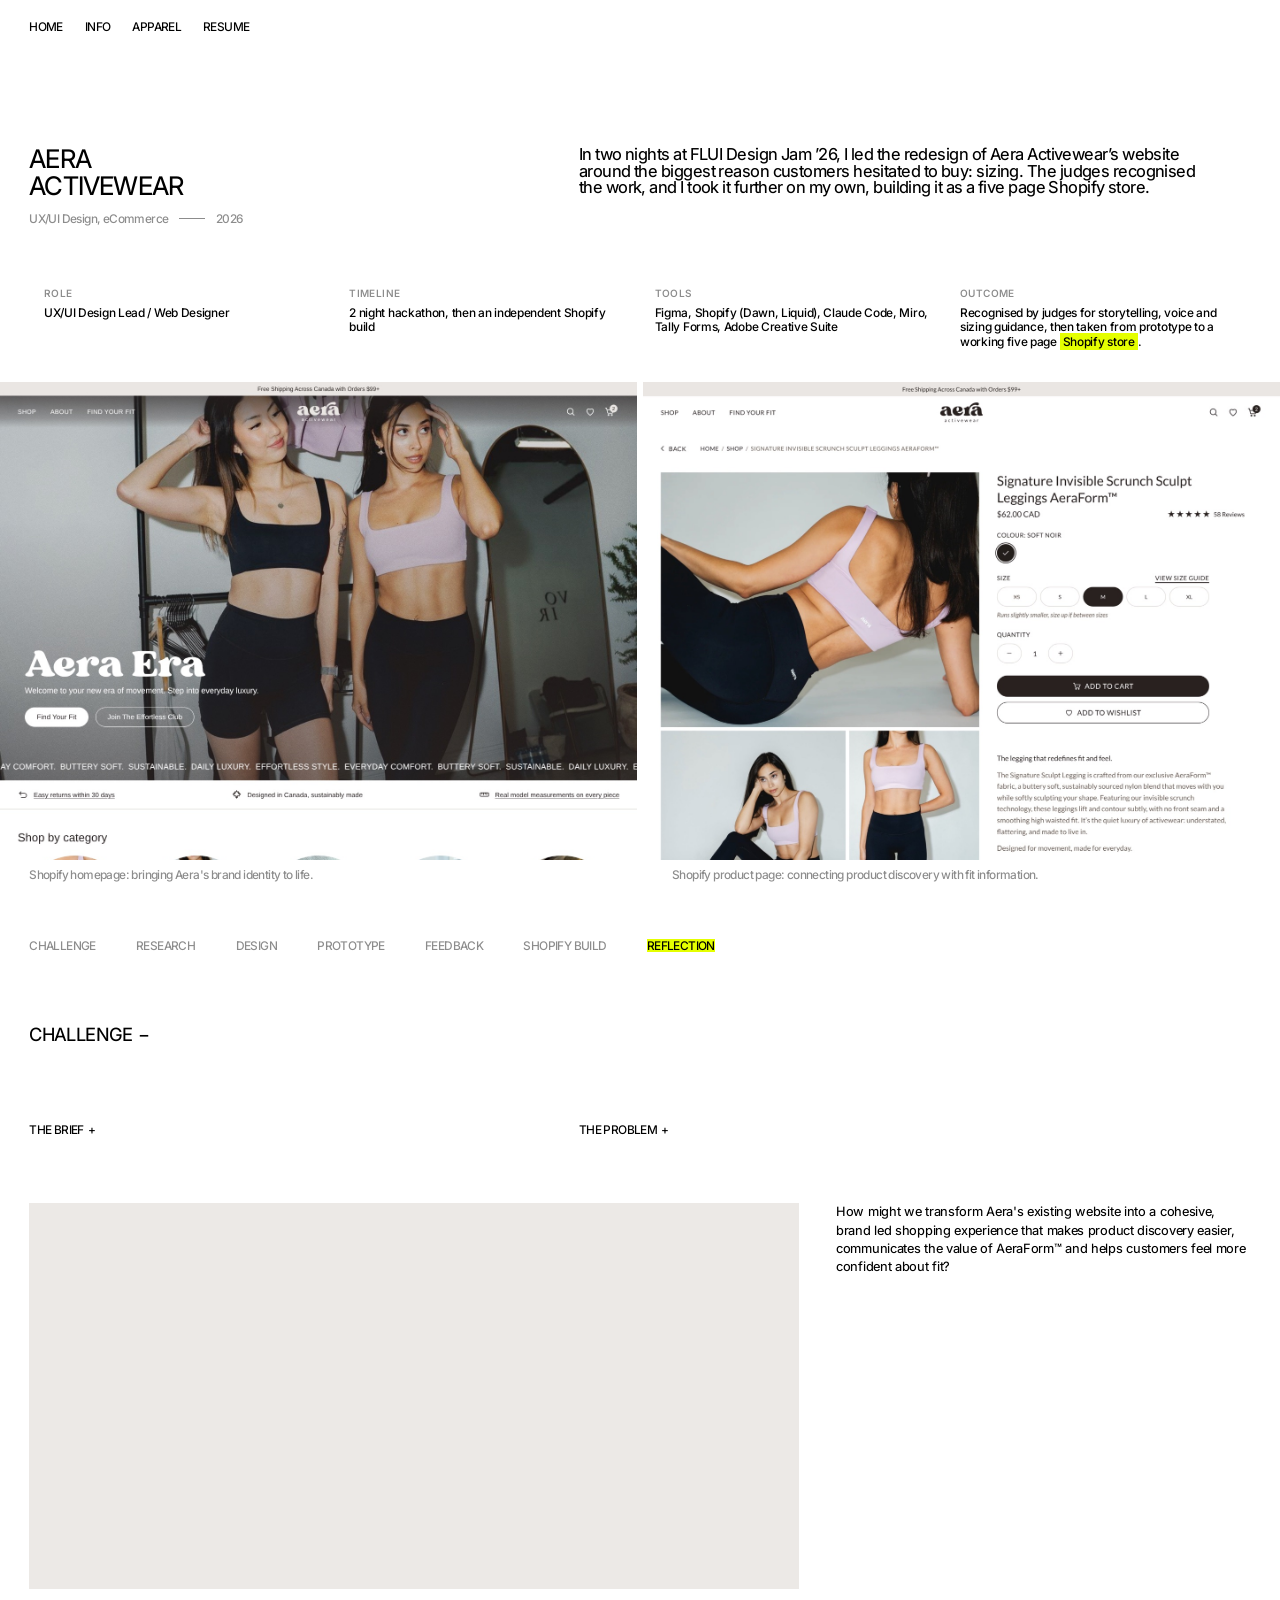
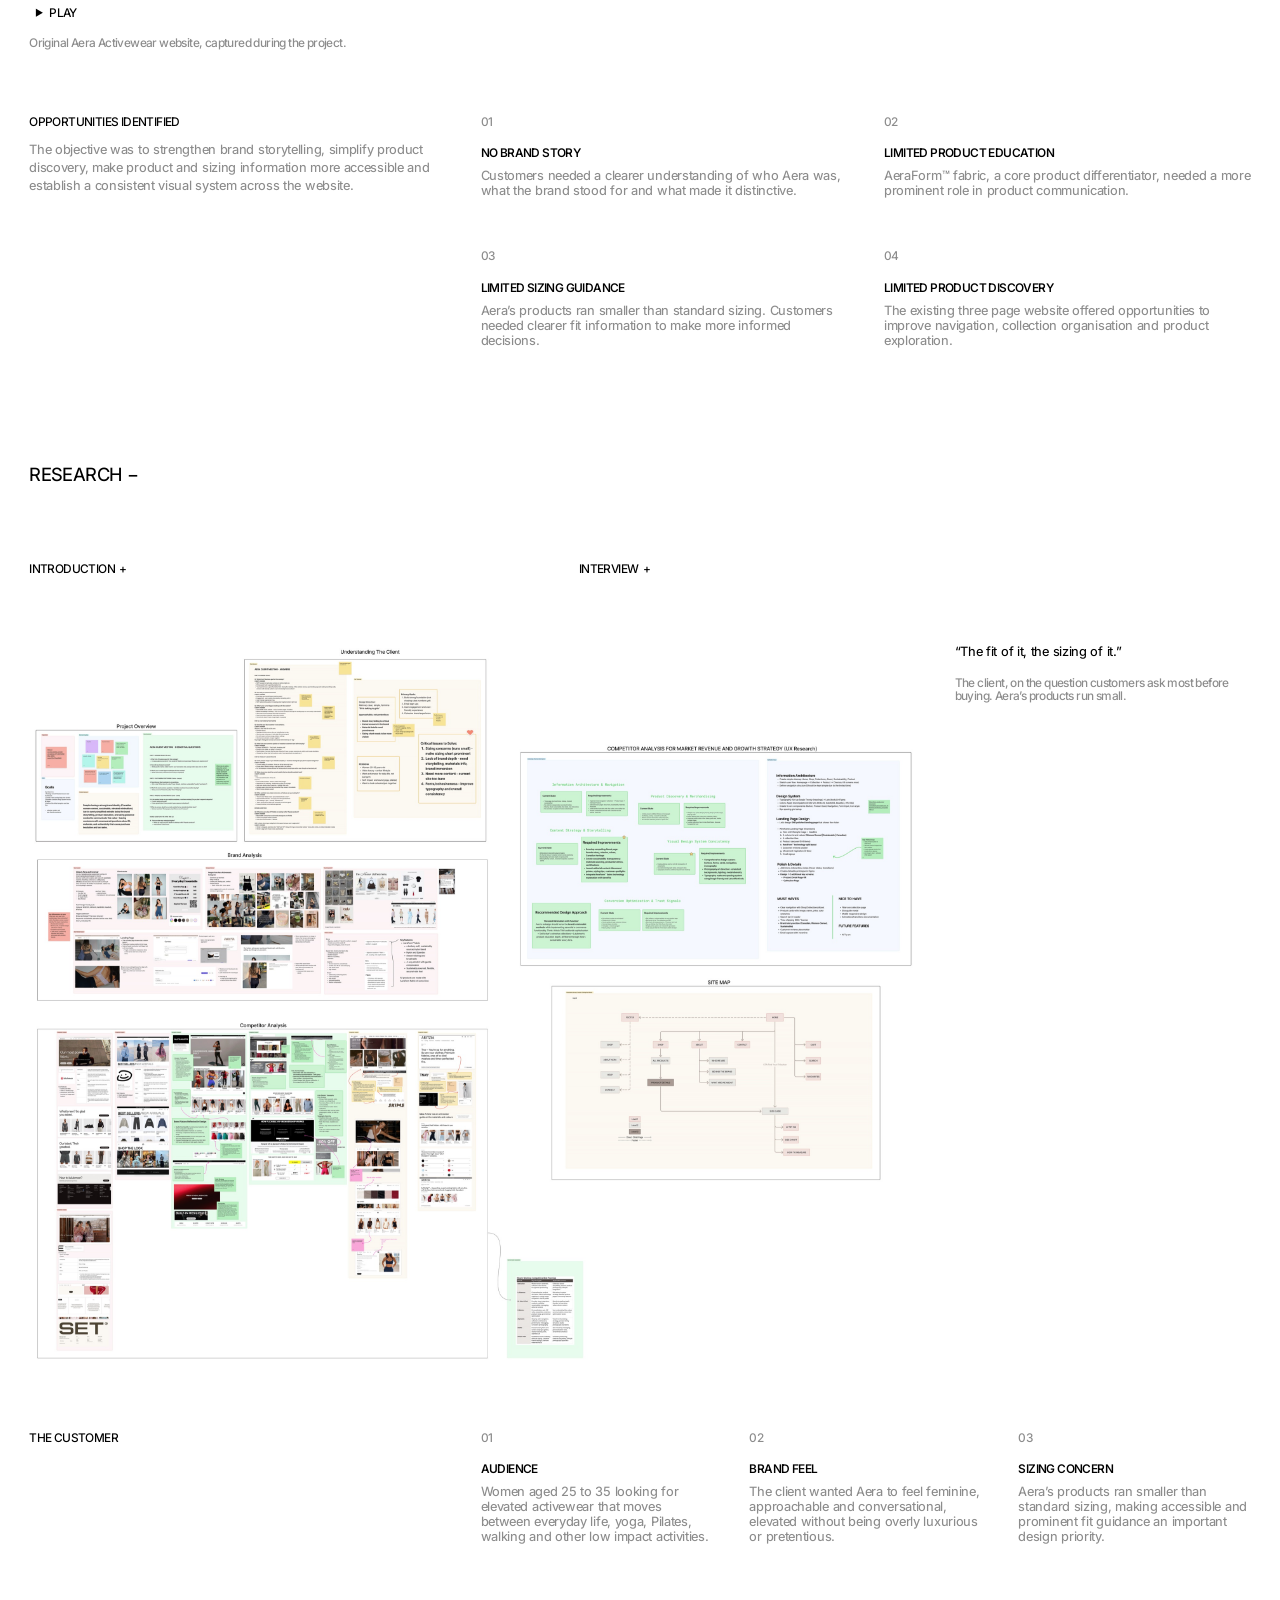
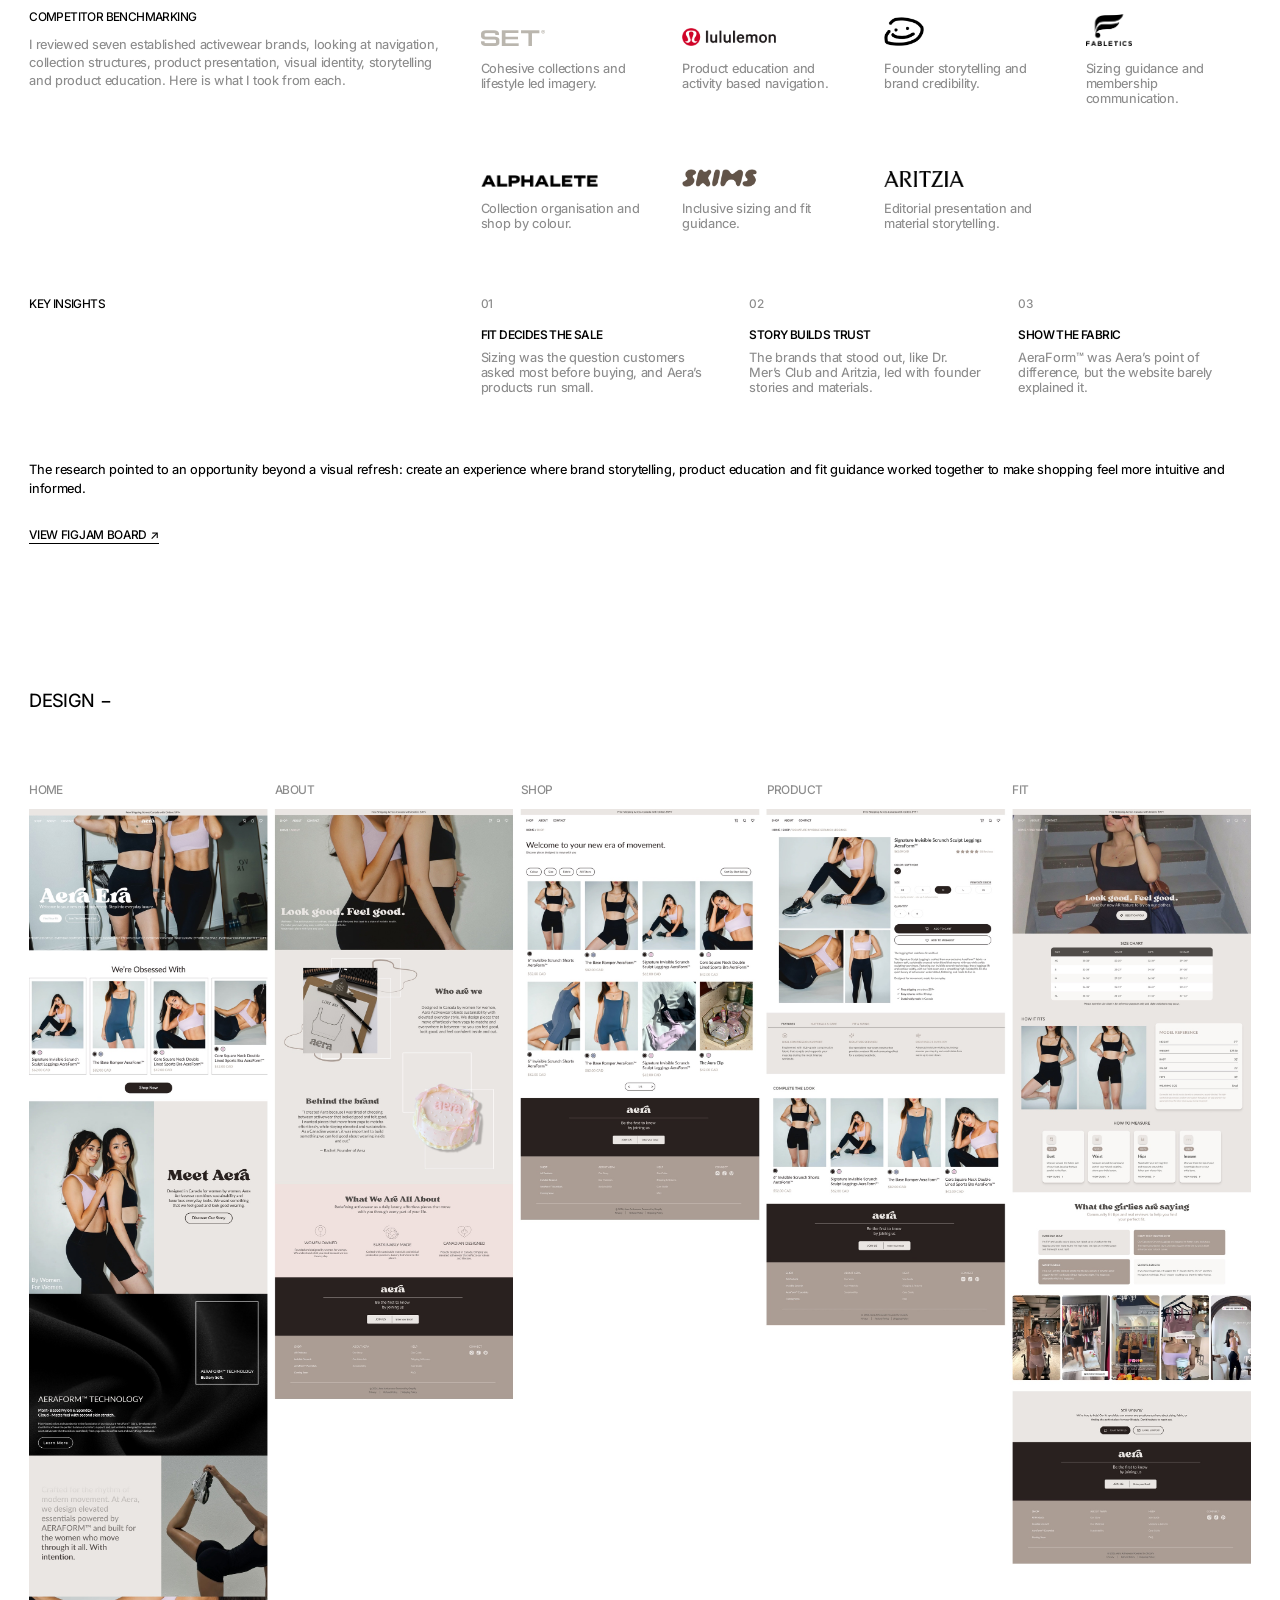
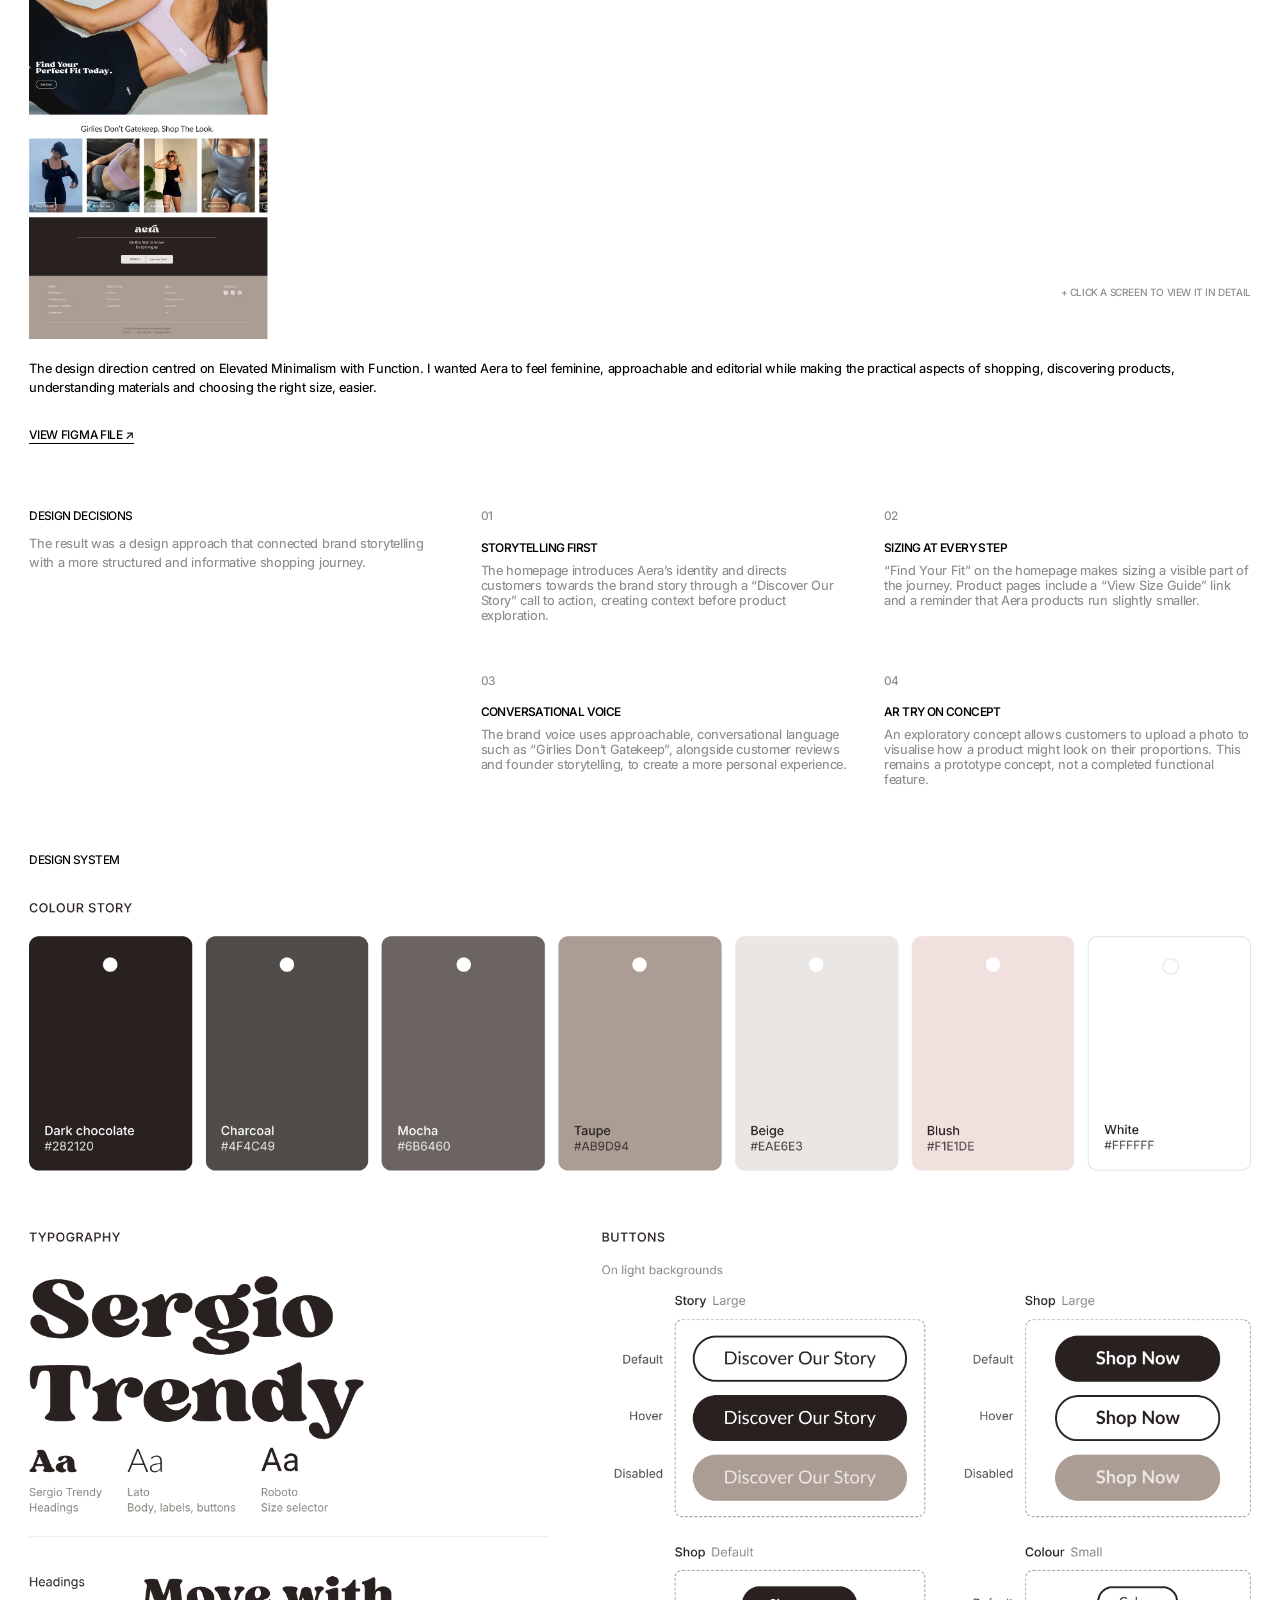
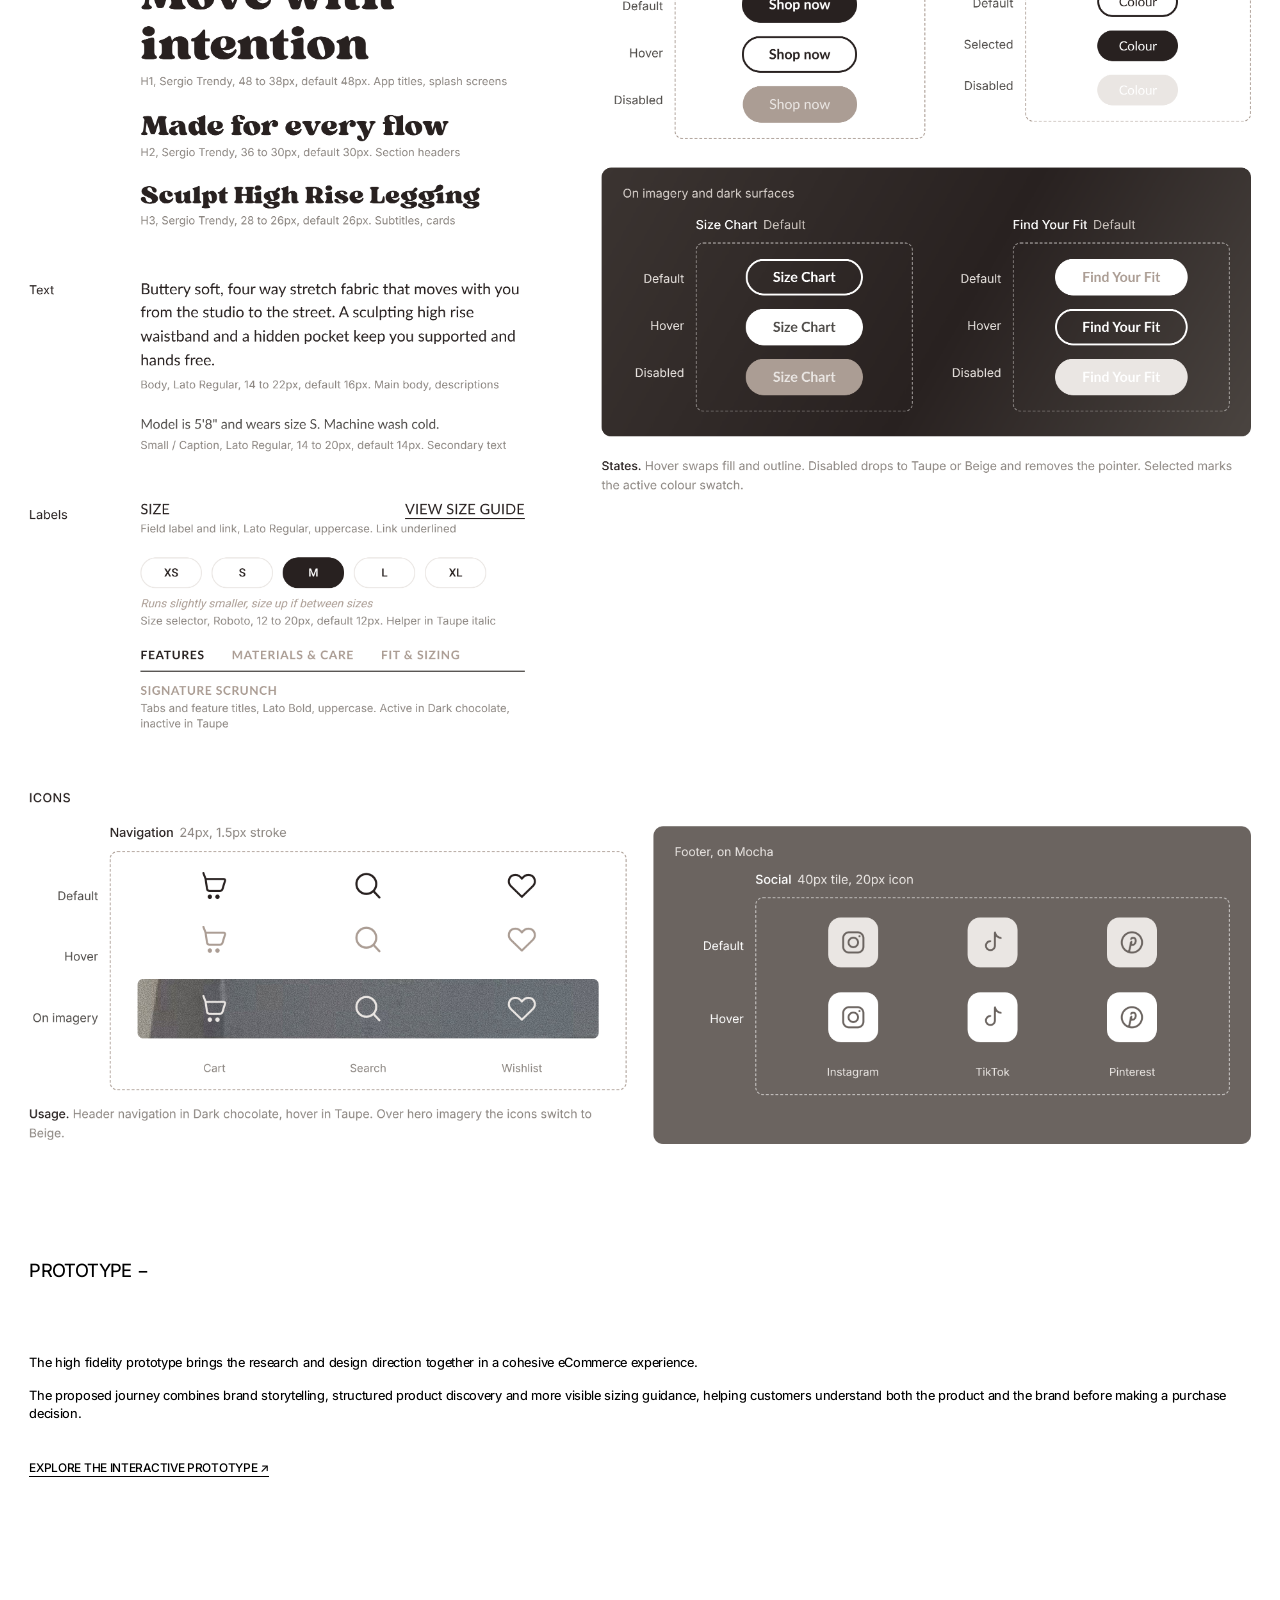
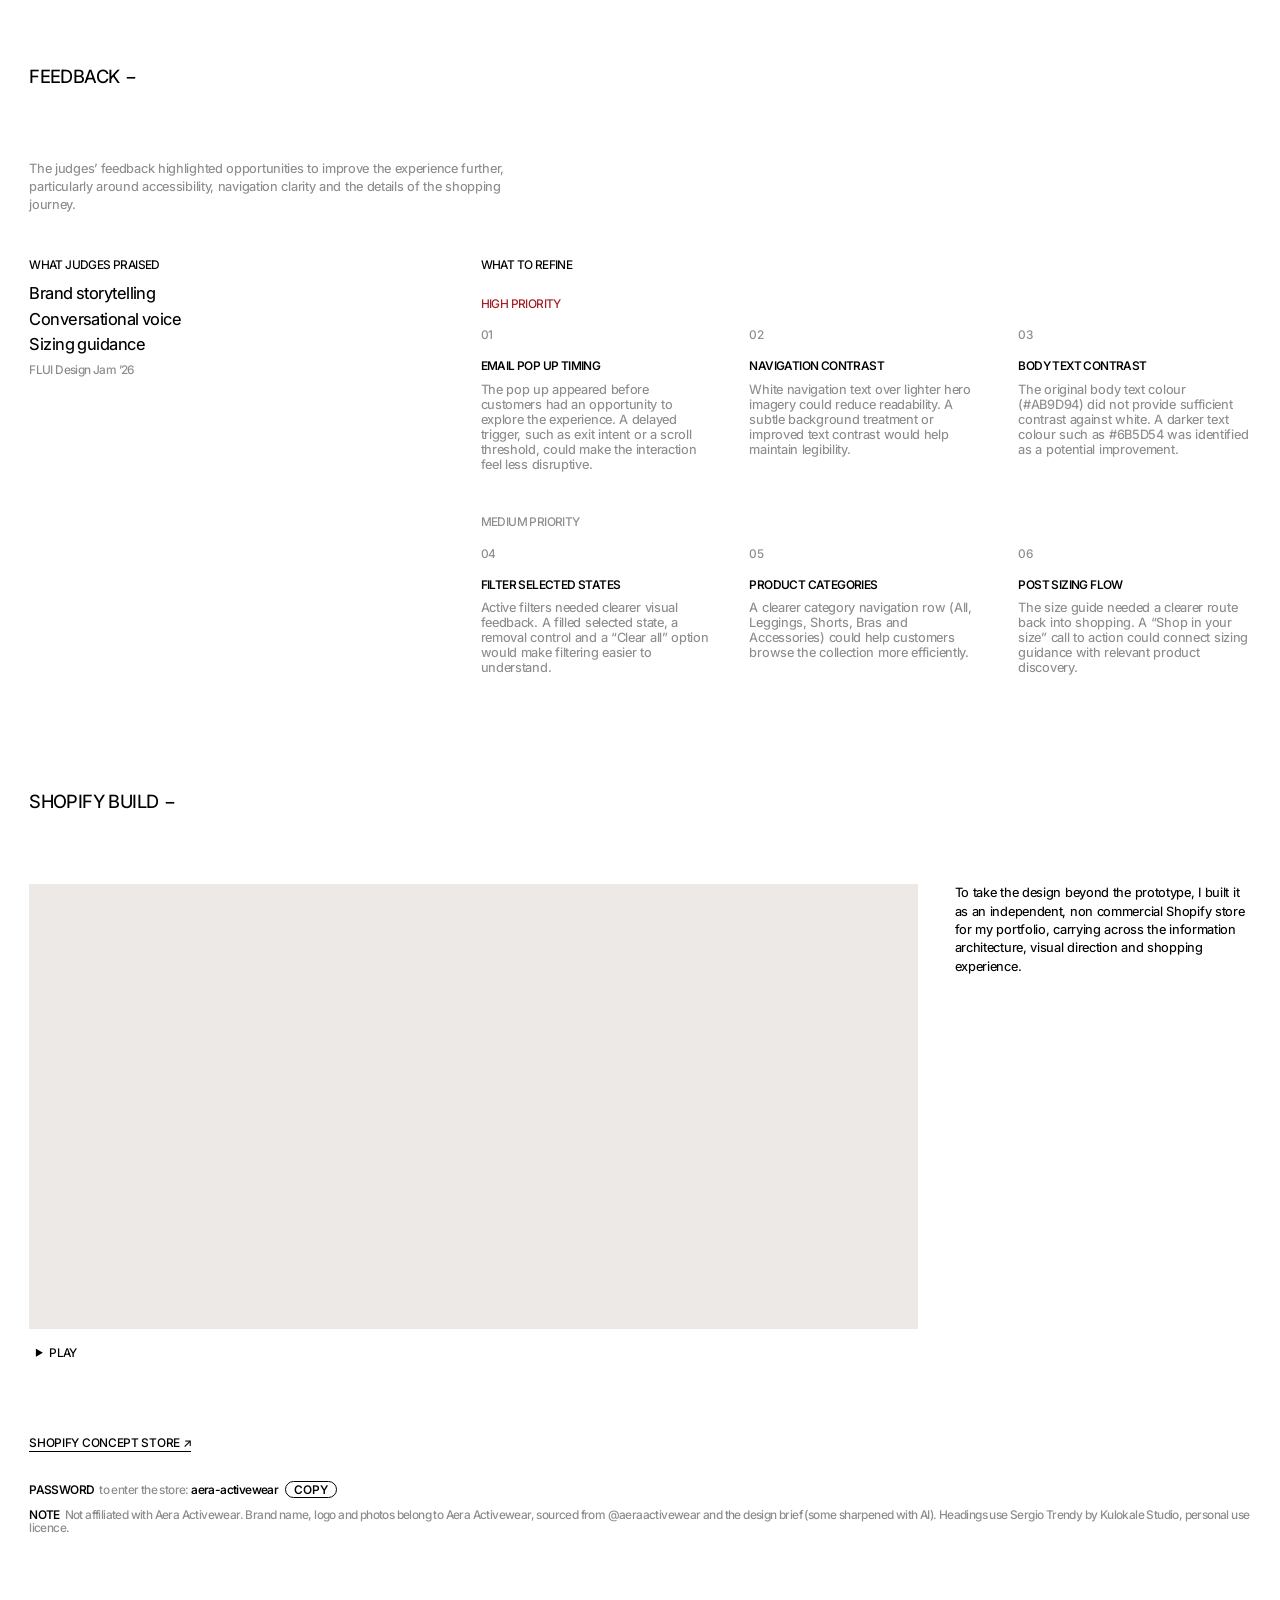
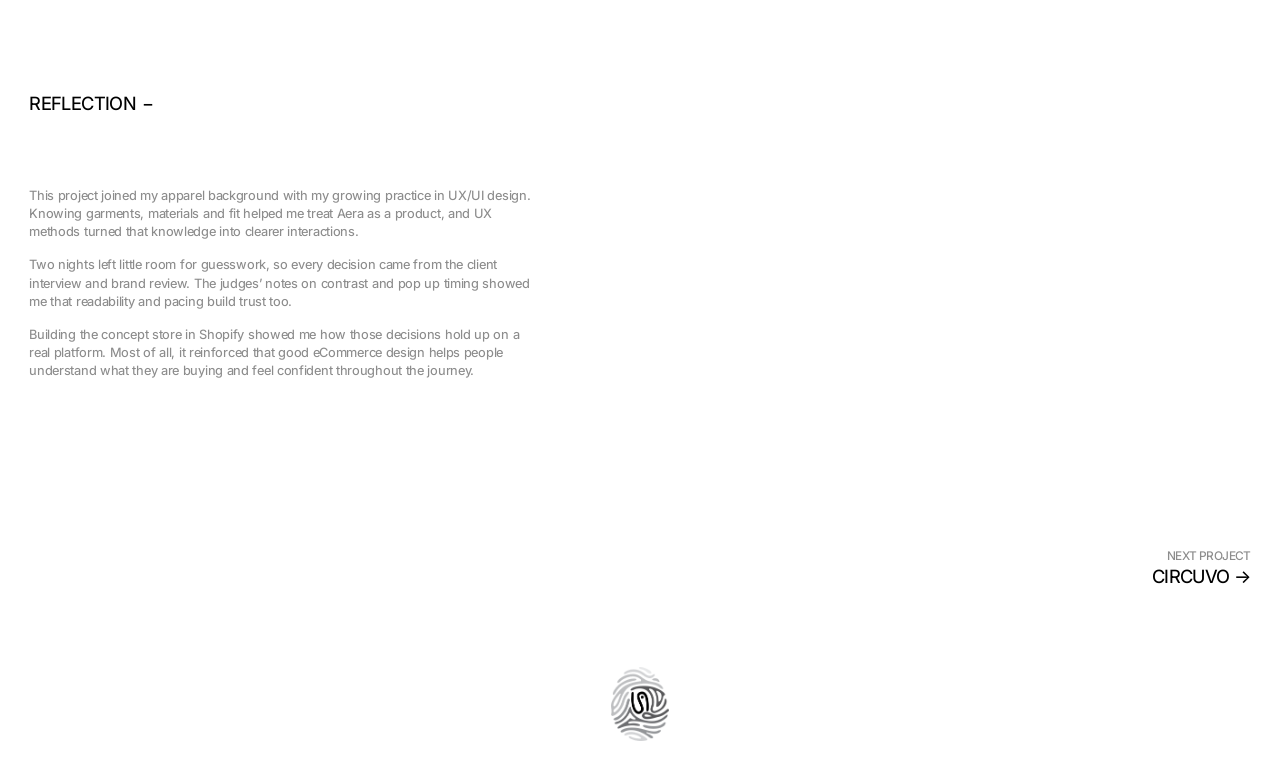
==== commit 15e51b7b: "Lighter Aera design screens, wordmark logos, new resume link Aera design screens as a full resolutio" ====
--- a/aera.html
+++ b/aera.html
@@ -8,10 +8,10 @@
 <!-- Link preview when the page is shared: images/share/preview.jpg, 1200 by 630 -->
 <meta property="og:type" content="website">
 <meta property="og:site_name" content="Shrin Roymoulik">
-<meta property="og:url" content="https://shrin1993roy.github.io/aera.html">
+<meta property="og:url" content="https://shrinroym.com/aera.html">
 <meta property="og:title" content="Aera Activewear, Shrin Roymoulik">
 <meta property="og:description" content="A two night redesign of Aera Activewear&#8217;s website at FLUI Design Jam &#8217;26, recognised by judges for brand storytelling, conversational voice and size guide depth.">
-<meta property="og:image" content="https://shrin1993roy.github.io/images/share/preview.jpg">
+<meta property="og:image" content="https://shrinroym.com/images/share/preview.jpg">
 <meta property="og:image:width" content="1200">
 <meta property="og:image:height" content="630">
 <meta property="og:image:alt" content="Shrin Roymoulik's fingerprint logo">
@@ -52,7 +52,7 @@
     <a href="index.html">Home</a>
     <a href="index.html#info">Info</a>
     <a href="https://shrin-roym.com/" target="_blank" rel="noopener">Apparel</a>
-    <a href="https://drive.google.com/file/d/1_RReoEcfpWw8kHrpOY6_ot2mFG-YOgYb/view?usp=sharing" target="_blank" rel="noopener">Resume</a>
+    <a href="https://drive.google.com/file/d/1lygn7vUDFMzx4JG56A4LxJSln4eozi_1/view?usp=sharing" target="_blank" rel="noopener">Resume</a>
   </nav>
 </header>
 
@@ -313,12 +313,12 @@
   <div class="section" id="design">
     <div class="block-label"><button type="button" class="sec-toggle" aria-expanded="true" aria-controls="design-body">Design</button></div>
     <div class="sec-body" id="design-body">
-    <!-- Screens first, full width. Local file: images/case-studies/aera/aera-design-screens.png -->
+    <!-- Screens first, full width. Local file: images/case-studies/aera/aera-design-screens.jpg (full 4008 width, JPEG 95 from the PNG, lazy) -->
     <div class="screen-names"><button type="button" class="sn" data-i="0">Home</button><button type="button" class="sn" data-i="1">About</button><button type="button" class="sn" data-i="2">Shop</button><button type="button" class="sn" data-i="3">Product</button><button type="button" class="sn" data-i="4">Fit</button></div>
     <figure class="screens">
       <p class="screen-hint screen-cta"><span>+ Click a screen to view it in detail</span></p>
       <div class="hits"><button type="button" class="hit" data-i="0" aria-label="View Home screen"></button><button type="button" class="hit" data-i="1" aria-label="View About screen"></button><button type="button" class="hit" data-i="2" aria-label="View Shop screen"></button><button type="button" class="hit" data-i="3" aria-label="View Product screen"></button><button type="button" class="hit" data-i="4" aria-label="View Fit screen"></button></div>
-      <div class="media" style="background:#fff;"><img src="images/case-studies/aera/aera-design-screens.png" alt="Aera Activewear screens: Home, About, Shop, Product and Fit"></div>
+      <div class="media" style="background:#fff;"><img src="images/case-studies/aera/aera-design-screens.jpg" width="4008" height="3707" loading="lazy" decoding="async" alt="Aera Activewear screens: Home, About, Shop, Product and Fit"></div>
     </figure>
         <p class="block-text design-dir">The design direction centred on Elevated Minimalism with Function. I wanted Aera to feel feminine, approachable and editorial while making the practical aspects of shopping, discovering products, understanding materials and choosing the right size, easier.</p>
         <a href="https://www.figma.com/design/Fan7HLYoKMlcg9s6EZX3kV/Area-Activewear---Team-23?node-id=0-1&amp;t=FsRvM7lLDmJ13nCw-1" target="_blank" rel="noopener" class="proto-link design-link">View Figma file ↗</a>
@@ -353,10 +353,10 @@
       </div>
     </div>
 
-    <!-- Design system closes the section. Local file: images/case-studies/aera/aera-design-system.png (3816px, lossless) -->
+    <!-- Design system closes the section. Local file: images/case-studies/aera/aera-design-system.jpg (3816px, lossless PNG kept: a JPEG saved almost nothing; lazy) -->
     <h2 class="sub-head" style="margin-bottom: max(24px, calc(40 * var(--s)));">Design system</h2>
     <figure>
-      <div class="media"><img src="images/case-studies/aera/aera-design-system.png" alt="Aera Activewear design system: colour story, typography, buttons and icons"></div>
+      <div class="media"><img src="images/case-studies/aera/aera-design-system.png" width="3816" height="5753" loading="lazy" decoding="async" alt="Aera Activewear design system: colour story, typography, buttons and icons"></div>
     </figure>
     </div>
   </div>
@@ -487,7 +487,7 @@
   </div>
   <div style="display:flex;gap:max(16px,calc(20 * var(--s)));">
     <a href="https://shrin-roym.com/" target="_blank" rel="noopener">Apparel</a>
-    <a href="https://drive.google.com/file/d/1_RReoEcfpWw8kHrpOY6_ot2mFG-YOgYb/view?usp=sharing" target="_blank" rel="noopener">Resume</a>
+    <a href="https://drive.google.com/file/d/1lygn7vUDFMzx4JG56A4LxJSln4eozi_1/view?usp=sharing" target="_blank" rel="noopener">Resume</a>
   </div>
 </nav>
 
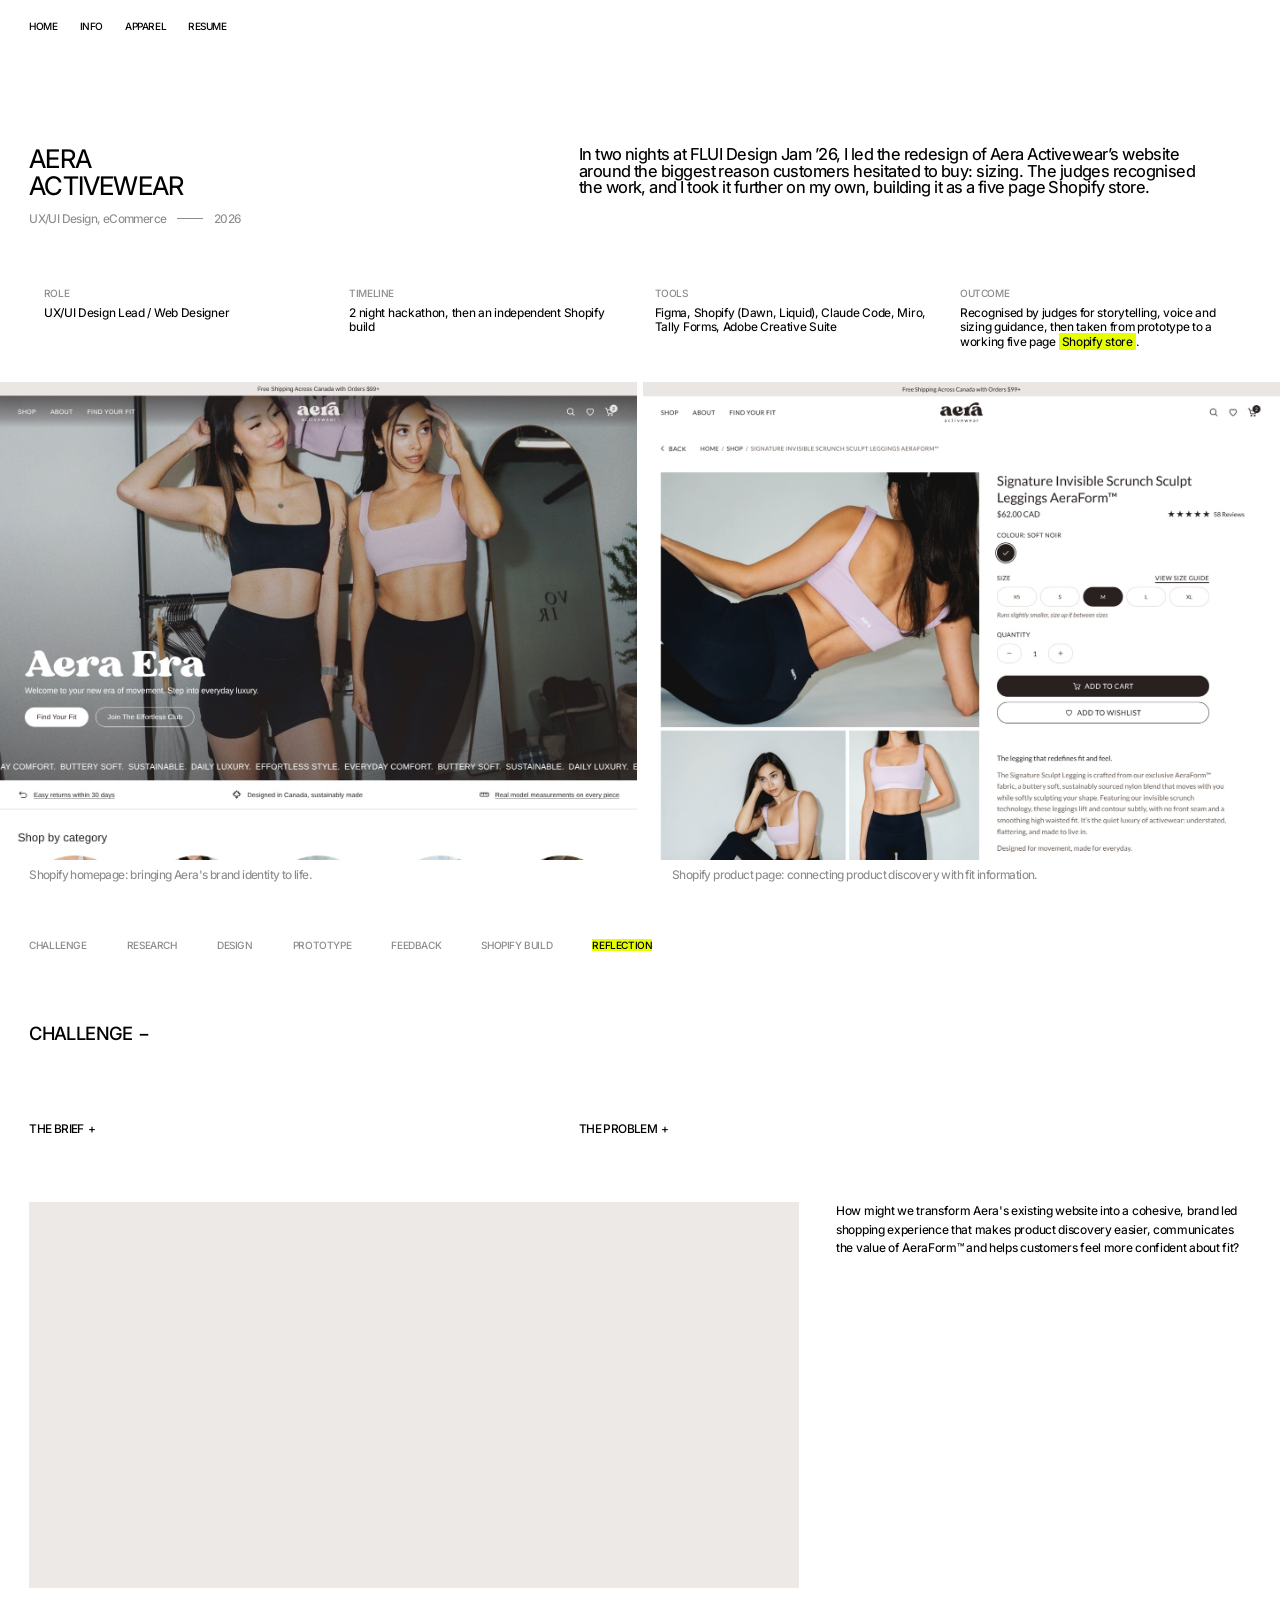
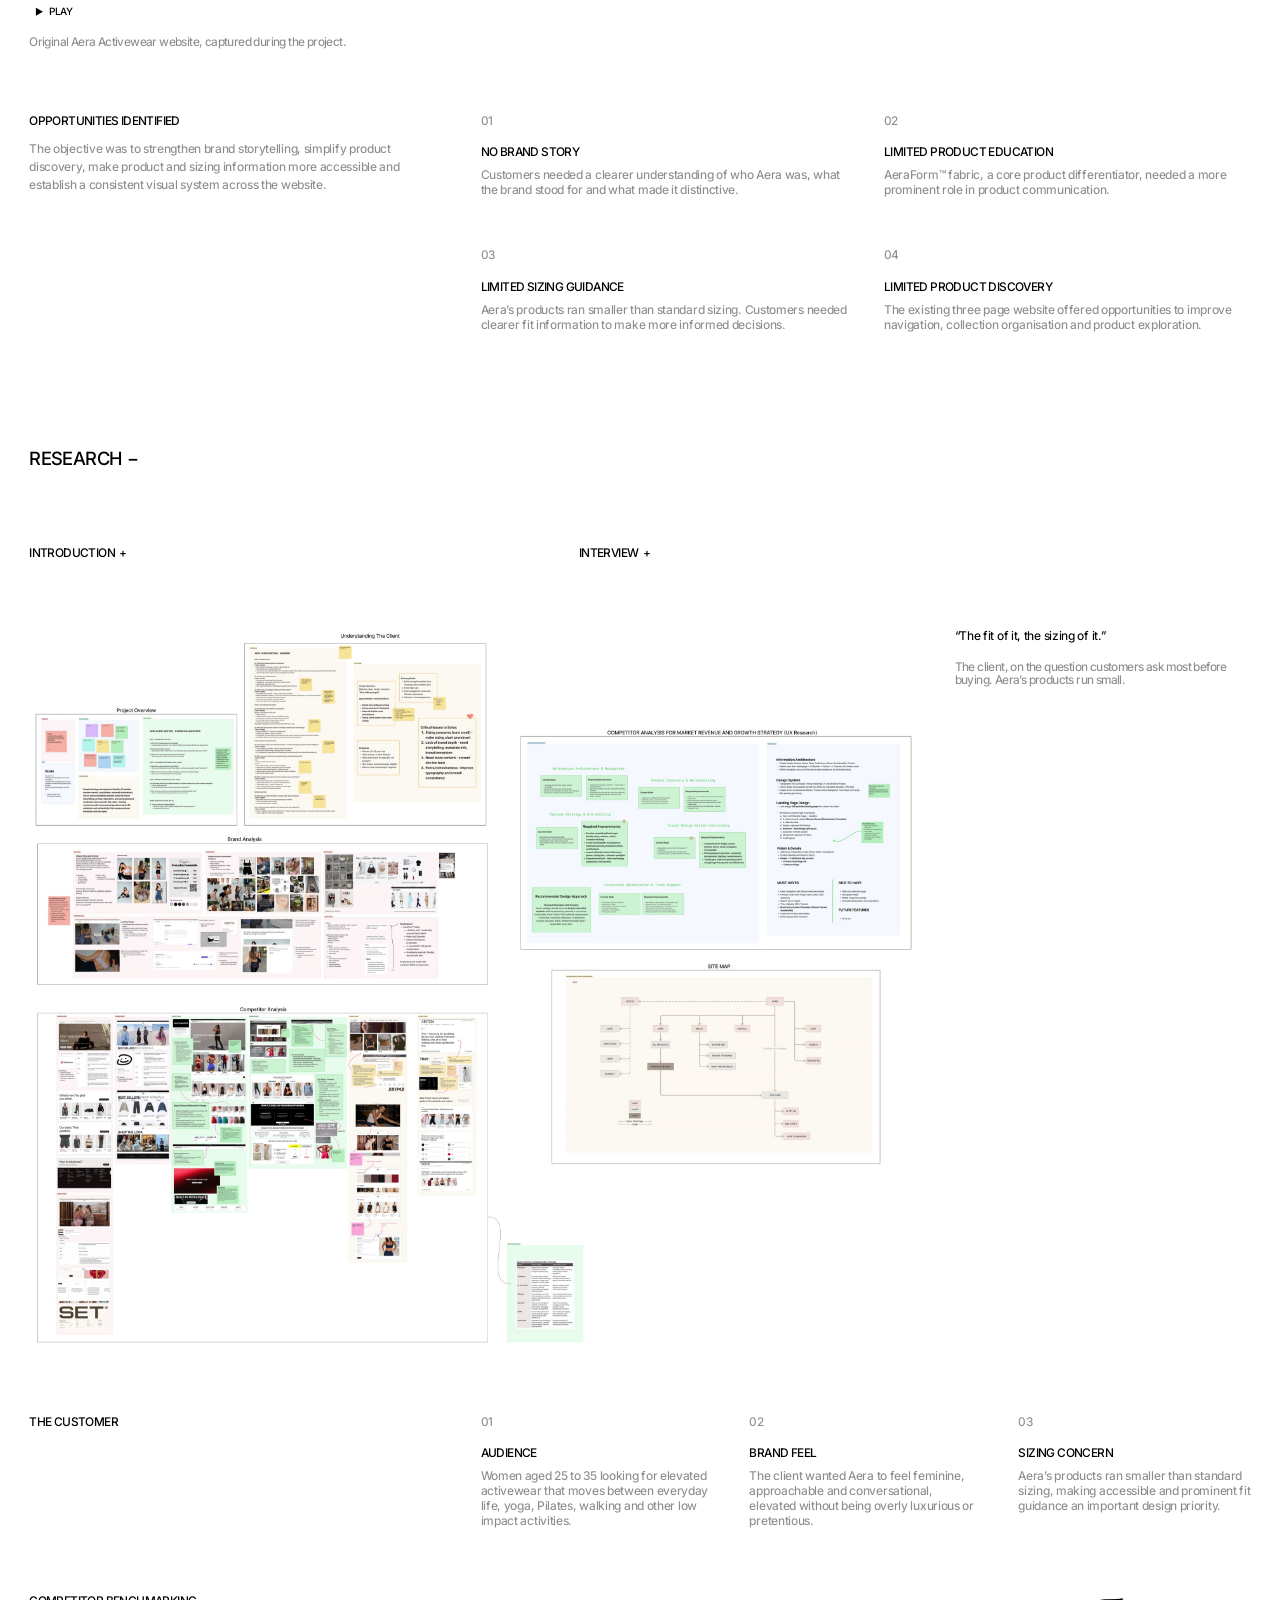
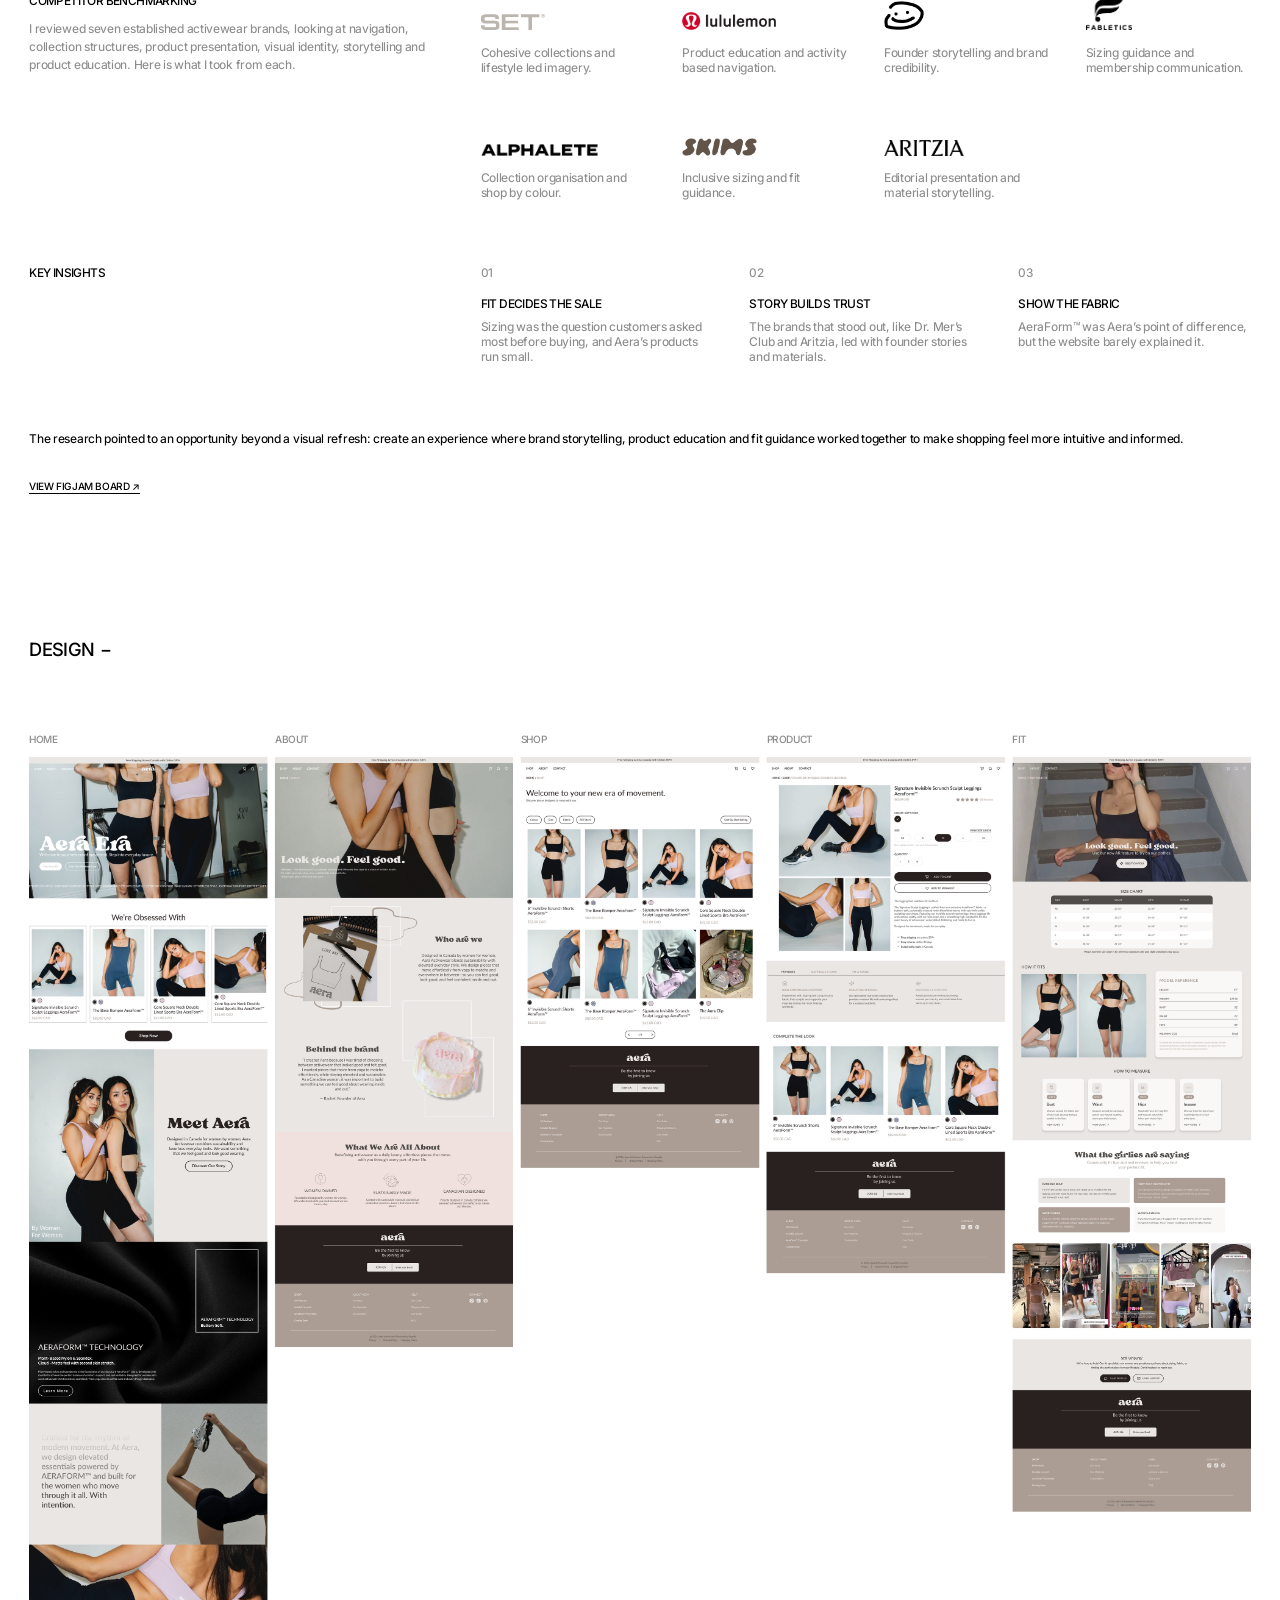
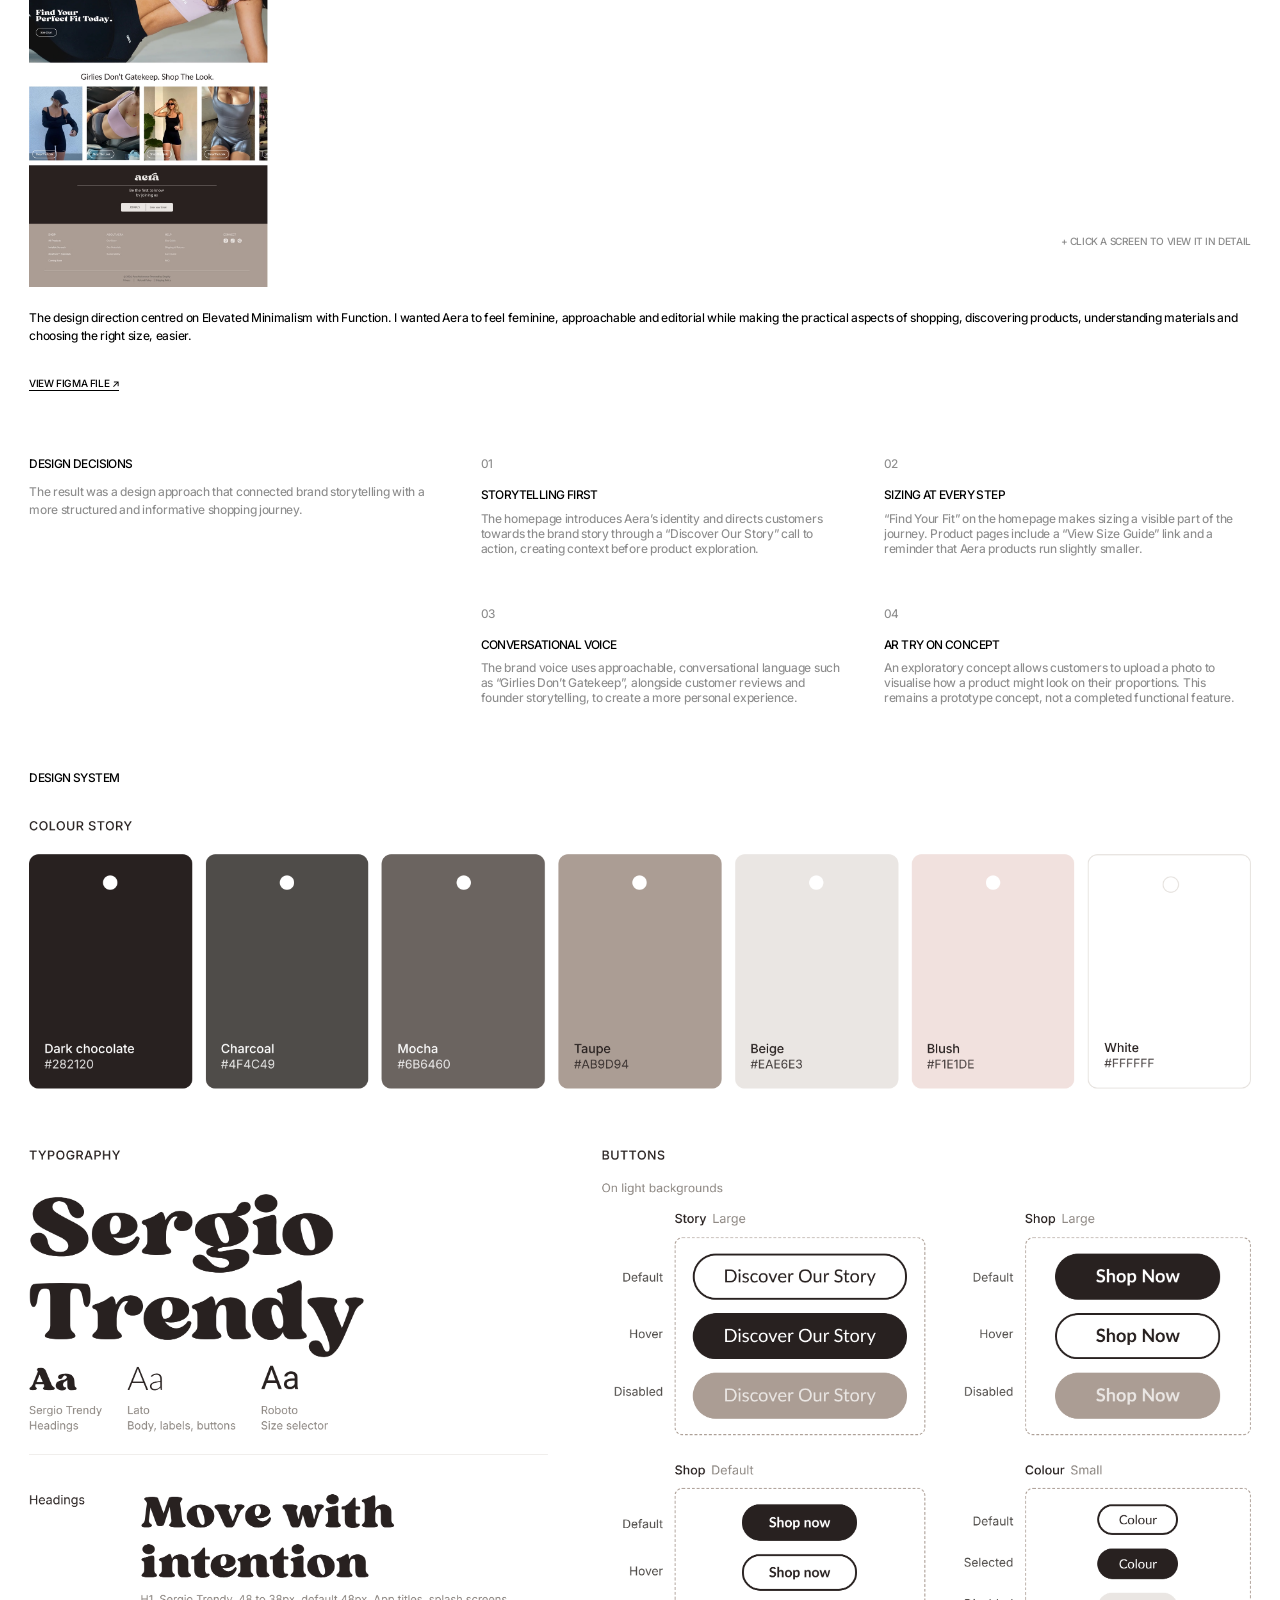
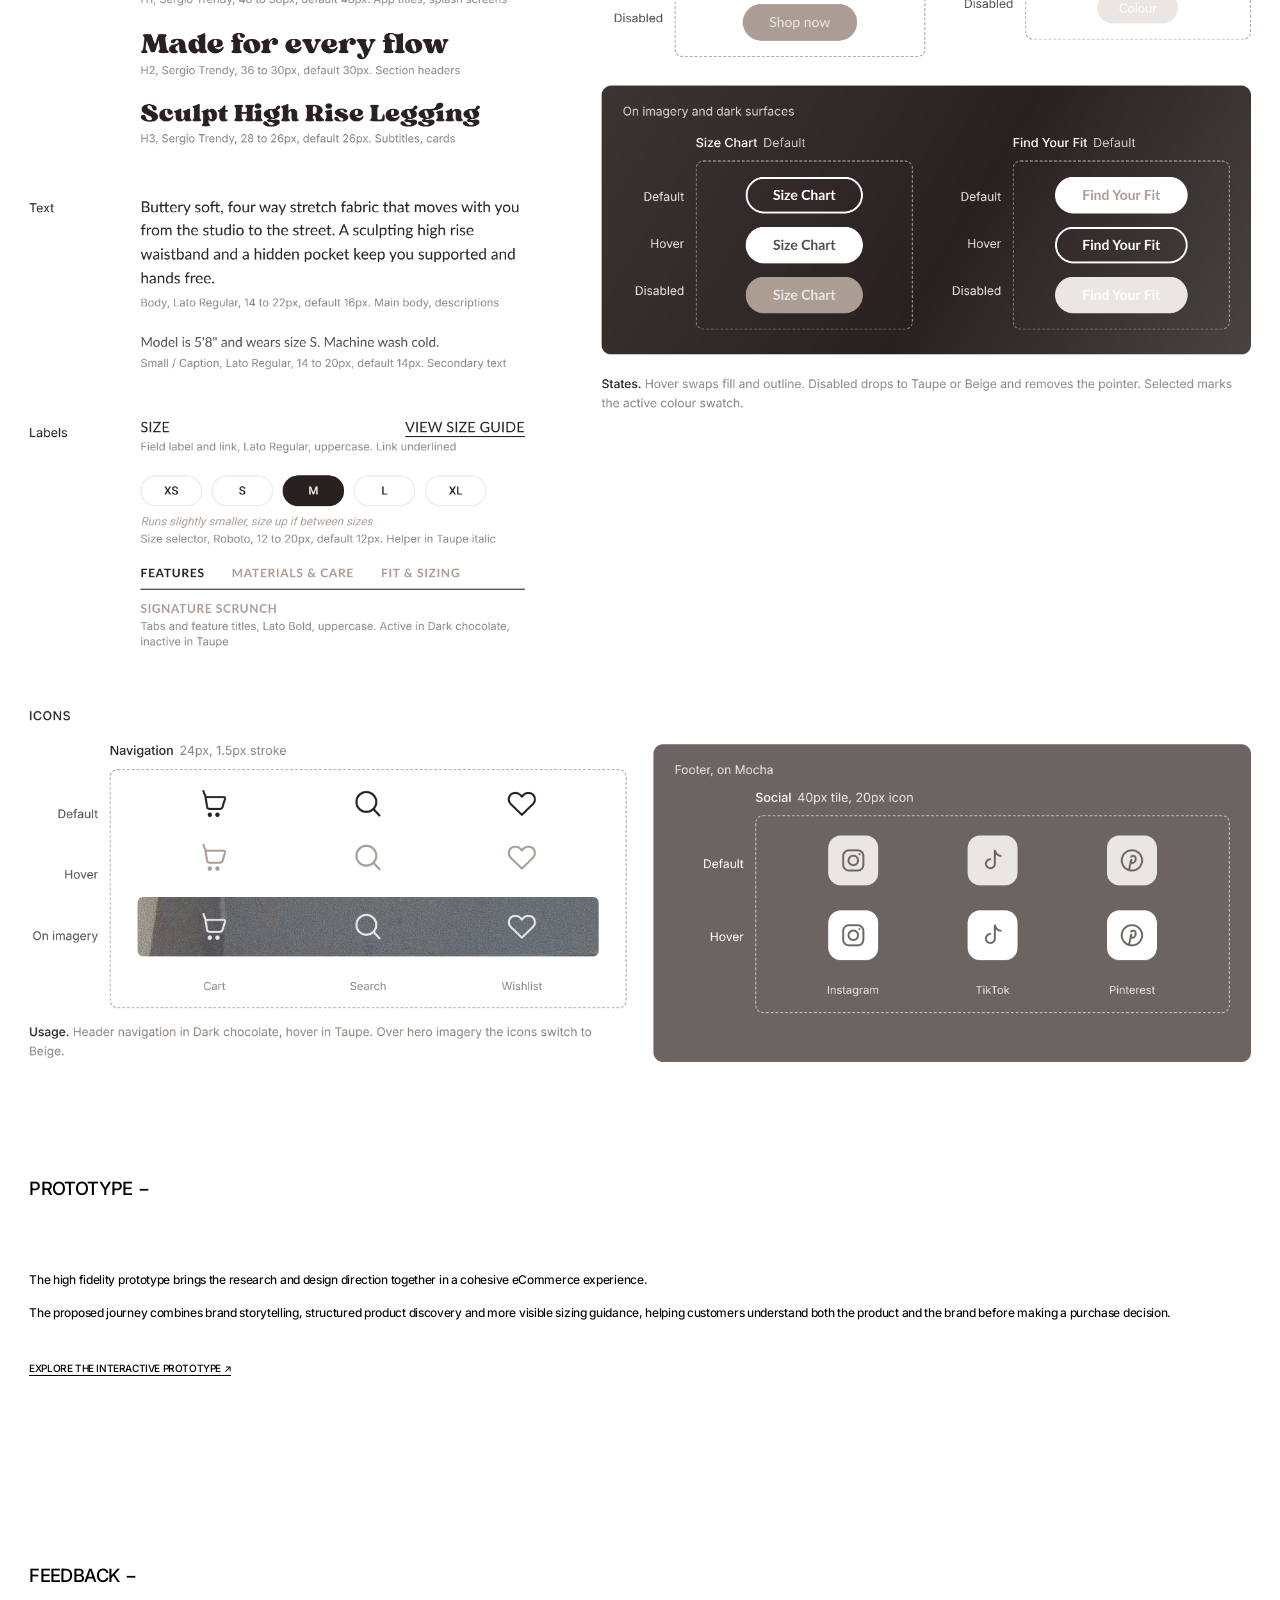
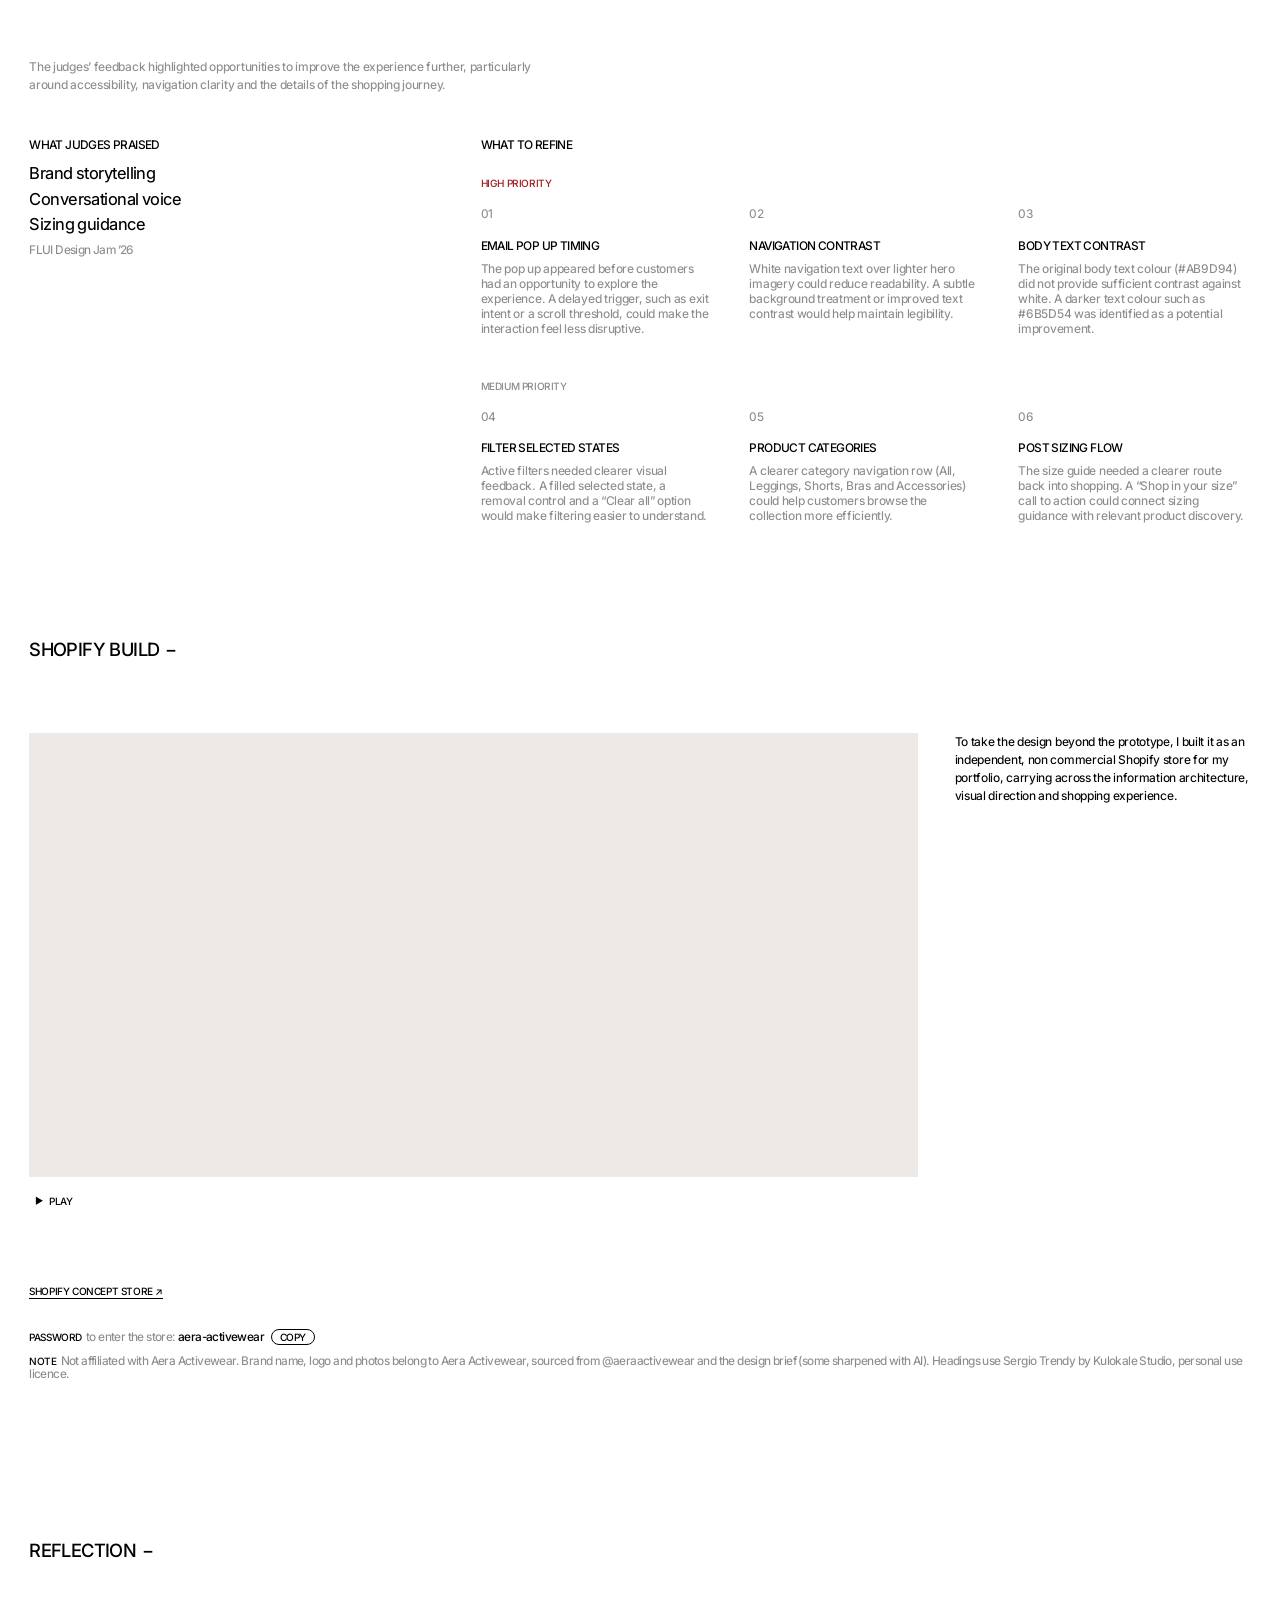
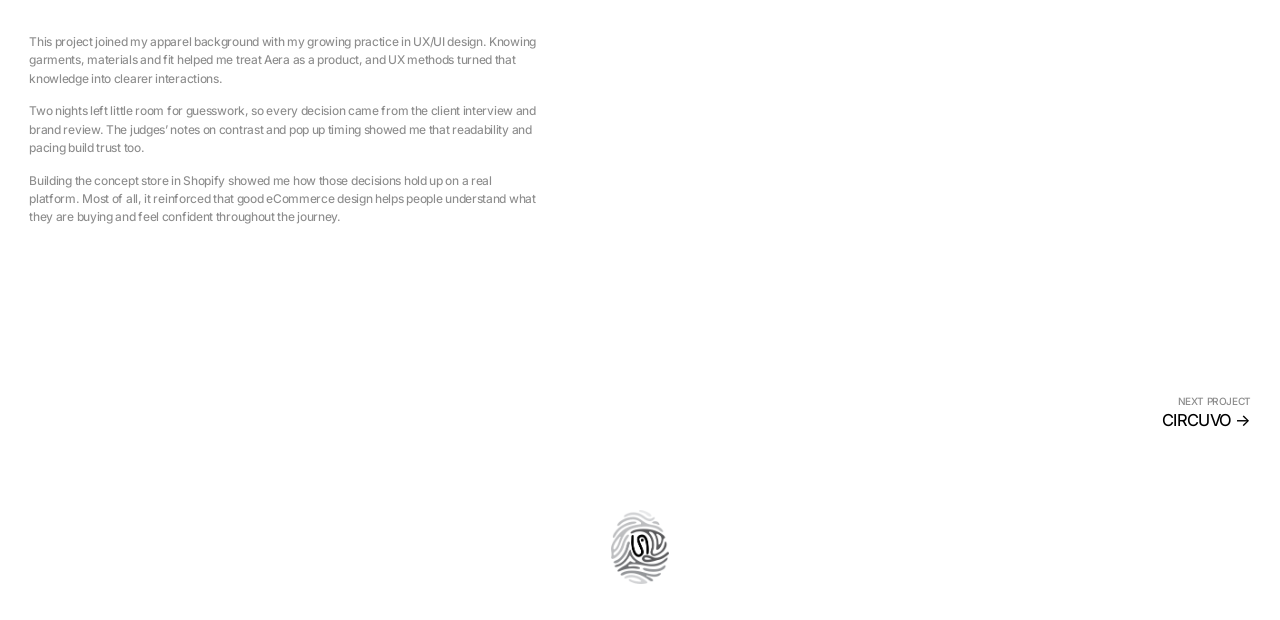
==== commit 8fd54397: "Typography: simplify to 5 sizes and 2 weights across the site Caps labels 11, headings and writing 1" ====
--- a/aera.html
+++ b/aera.html
@@ -16,9 +16,11 @@
 <meta property="og:image:height" content="630">
 <meta property="og:image:alt" content="Shrin Roymoulik's fingerprint logo">
 <meta name="twitter:card" content="summary_large_image">
-<link rel="icon" type="image/png" href="images/favicon.png">
+<link rel="icon" type="image/png" sizes="32x32" href="images/favicon-32.png?v=3">
+<link rel="icon" type="image/png" sizes="192x192" href="images/favicon-192.png?v=3">
+<link rel="apple-touch-icon" href="images/apple-touch-icon.png?v=2">
 <link href="https://fonts.googleapis.com/css2?family=Inter:wght@300..600&display=swap" rel="stylesheet">
-<link rel="stylesheet" href="styles.css?v=21">
+<link rel="stylesheet" href="styles.css?v=41">
 <style>
 /* Aera only: opportunity card colours and the clickable PRODUCT tabs in the overlay */
 /* The neon "Shopify store" in Outcome jumps to Shopify Build, where the store link, password and Copy button are */
--- a/styles.css
+++ b/styles.css
@@ -31,7 +31,7 @@
 .t-title { font-size: max(20px, calc(28 * var(--s))); line-height: max(22px, calc(29 * var(--s))); font-weight: 450; letter-spacing: -0.8px; text-transform: uppercase; }
 .t-body  { font-size: max(12px, calc(14 * var(--s))); line-height: max(15px, calc(16 * var(--s))); font-weight: 450; letter-spacing: -0.3px; }
 .t-small { font-size: max(11px, calc(13 * var(--s))); line-height: max(13px, calc(14 * var(--s))); font-weight: 480; letter-spacing: -0.6px; }
-.t-head  { font-size: max(11px, calc(13 * var(--s))); line-height: max(13px, calc(14 * var(--s))); font-weight: 560; letter-spacing: -0.6px; text-transform: uppercase; }
+.t-head  { font-size: max(11px, calc(13 * var(--s))); line-height: max(13px, calc(14 * var(--s))); font-weight: 480; letter-spacing: -0.6px; text-transform: uppercase; }
 
 /* ── TOP BAR ── */
 .top-bar {
@@ -63,6 +63,11 @@
   transition: color 0.15s;
 }
 
+.top-bar-left a {
+  font-size: max(10px, calc(11 * var(--s)));
+  line-height: max(12px, calc(13 * var(--s)));
+  letter-spacing: -0.4px;
+}
 .top-bar-left a.dim { color: var(--grey); }
 .top-bar-left a:hover,
 .top-bar-right a:hover { color: var(--grey); }
@@ -144,8 +149,9 @@
 
 .fact-label {
   font-size: max(10px, calc(11 * var(--s)));
-  font-weight: 560;
-  letter-spacing: 0.4px;
+  line-height: max(12px, calc(13 * var(--s)));
+  font-weight: 480;
+  letter-spacing: -0.4px;
   text-transform: uppercase;
   color: var(--grey);
   margin-bottom: max(5px, calc(7 * var(--s)));
@@ -221,7 +227,7 @@
   /* Section headings: one step between the 28px title and the 13px nav */
   font-size: max(16px, calc(20 * var(--s)));
   line-height: max(18px, calc(21 * var(--s)));
-  font-weight: 450;
+  font-weight: 500;
   letter-spacing: -0.6px;
   text-transform: uppercase;
   color: var(--ink);
@@ -230,7 +236,7 @@
 }
 
 .block-text {
-  font-size: max(12px, calc(14 * var(--s)));
+  font-size: max(12px, calc(13 * var(--s)));
   line-height: max(18px, calc(20 * var(--s)));
   font-weight: 450;
   letter-spacing: -0.3px;
@@ -336,8 +342,8 @@
 
 .decision-label {
   font-size: max(11px, calc(13 * var(--s)));
-  font-weight: 500;
-  letter-spacing: -0.3px;
+  font-weight: 480;
+  letter-spacing: -0.6px;
   color: var(--ink);
 }
 
@@ -362,7 +368,7 @@
 
 
 .f-topic { font-size: max(11px, calc(13 * var(--s))); font-weight: 500; letter-spacing: -0.3px; color: var(--ink); }
-.f-tag   { font-size: max(10px, calc(11 * var(--s))); font-weight: 600; letter-spacing: 0.3px; text-transform: uppercase; color: var(--grey); padding-top: 2px; }
+.f-tag   { font-size: max(11px, calc(13 * var(--s))); font-weight: 480; letter-spacing: -0.6px; text-transform: uppercase; color: var(--grey); padding-top: 2px; }
 .f-tag.hi-p { color: var(--ink); }
 .f-desc  { font-size: max(11px, calc(13 * var(--s))); line-height: max(17px, calc(19 * var(--s))); font-weight: 480; letter-spacing: -0.3px; color: var(--grey); }
 
@@ -370,8 +376,8 @@
 .proto-link {
   display: inline-block;
   font-size: max(11px, calc(13 * var(--s)));
-  font-weight: 500;
-  letter-spacing: -0.3px;
+  font-weight: 480;
+  letter-spacing: -0.6px;
   text-transform: uppercase;
   color: var(--ink);
   text-decoration: none;
@@ -474,7 +480,7 @@
 .sub-head {
   font-size: max(11px, calc(13 * var(--s)));
   line-height: max(13px, calc(14 * var(--s)));
-  font-weight: 480;
+  font-weight: 500;
   letter-spacing: -0.6px;
   text-transform: uppercase;
   color: var(--ink);
@@ -621,15 +627,15 @@
 .feedback-row { padding: max(12px, calc(16 * var(--s))) 0; }
 .f-desc { max-width: max(320px, calc(560 * var(--s))); }
 .status { font-size: max(11px, calc(13 * var(--s))); line-height: max(13px, calc(14 * var(--s))); font-weight: 480; letter-spacing: -0.6px; color: var(--grey); margin-bottom: max(32px, calc(48 * var(--s))); }
-.status b { font-weight: 560; color: var(--ink); text-transform: uppercase; margin-right: 0.4em; }
+.status b { font-weight: 480; color: var(--ink); text-transform: uppercase; margin-right: 0.4em; }
 .store-pass .pw { color: var(--ink); font-weight: 560; user-select: all; }
-.copy-pw { font: inherit; font-weight: 560; text-transform: uppercase; color: var(--ink); background: none; border: 1px solid var(--ink); border-radius: 999px; padding: 1px 8px; margin-left: 0.4em; cursor: pointer; transition: background-color 0.15s ease; }
+.copy-pw { font: inherit; font-weight: 480; letter-spacing: -0.6px; text-transform: uppercase; color: var(--ink); background: none; border: 1px solid var(--ink); border-radius: 999px; padding: 1px 8px; margin-left: 0.4em; cursor: pointer; transition: background-color 0.15s ease; }
 .copy-pw:hover, .copy-pw:focus-visible, .copy-pw.done { background: var(--neon); border-color: var(--neon); outline: none; }
 .pw-group { white-space: nowrap; }
 .next-project { display: flex; justify-content: flex-end; padding: 0 max(12px, calc(32 * var(--s))); margin: max(48px, calc(72 * var(--s))) 0 max(32px, calc(48 * var(--s))); }
 .next-link { display: flex; flex-direction: column; align-items: flex-end; gap: max(4px, calc(6 * var(--s))); text-decoration: none; color: var(--ink); }
 .next-link .np-label { font-size: max(11px, calc(13 * var(--s))); line-height: max(13px, calc(14 * var(--s))); font-weight: 480; letter-spacing: -0.6px; text-transform: uppercase; color: var(--grey); }
-.next-link .np-title { font-size: max(15px, calc(20 * var(--s))); line-height: max(16px, calc(21 * var(--s))); font-weight: 450; letter-spacing: calc(-0.6 * var(--s)); text-transform: uppercase; transition: background-color 0.15s ease; }
+.next-link .np-title { font-size: max(14px, calc(18 * var(--s))); line-height: max(15px, calc(19 * var(--s))); font-weight: 450; letter-spacing: calc(-0.6 * var(--s)); text-transform: uppercase; transition: background-color 0.15s ease; }
 .next-link:hover .np-title, .next-link:focus-visible .np-title { background: var(--neon); }
 .next-link:focus-visible { outline: none; }
 .final { margin-top: max(48px, calc(72 * var(--s))); }
@@ -680,8 +686,8 @@
 .mirror { display: grid; grid-template-columns: 35fr 65fr; gap: max(24px, calc(40 * var(--s))); align-items: start; }
 .finds { display: grid; grid-template-columns: 1fr 1fr; column-gap: max(24px, calc(40 * var(--s))); row-gap: max(36px, calc(56 * var(--s))); }
 .find-n { font-size: max(11px, calc(13 * var(--s))); line-height: max(13px, calc(14 * var(--s))); font-weight: 480; letter-spacing: -0.6px; color: var(--grey); margin-bottom: max(14px, calc(20 * var(--s))); }
-.find-t { font-size: max(11px, calc(13 * var(--s))); line-height: max(13px, calc(14 * var(--s))); font-weight: 560; letter-spacing: -0.6px; text-transform: uppercase; color: var(--ink); margin-bottom: max(8px, calc(10 * var(--s))); }
-.find-p { font-size: max(12px, calc(14 * var(--s))); line-height: max(15px, calc(16 * var(--s))); font-weight: 450; letter-spacing: -0.3px; color: var(--grey); }
+.find-t { font-size: max(11px, calc(13 * var(--s))); line-height: max(13px, calc(14 * var(--s))); font-weight: 500; letter-spacing: -0.6px; text-transform: uppercase; color: var(--ink); margin-bottom: max(8px, calc(10 * var(--s))); }
+.find-p { font-size: max(12px, calc(13 * var(--s))); line-height: max(15px, calc(16 * var(--s))); font-weight: 450; letter-spacing: -0.3px; color: var(--grey); }
 @media (max-width: 820px) {
   .mirror { grid-template-columns: 1fr; }
   .finds { grid-template-columns: 1fr; row-gap: max(24px, calc(28 * var(--s))); }
@@ -698,7 +704,7 @@
 .bz { position: fixed; inset: 0; z-index: 1000; background: #fff; display: none; flex-direction: column; }
 .bz.open { display: flex; }
 .bz-bar { display: flex; justify-content: space-between; align-items: center; gap: 16px; padding: 12px max(12px, calc(32 * var(--s))); font-size: max(11px, calc(13 * var(--s))); line-height: max(13px, calc(14 * var(--s))); font-weight: 480; letter-spacing: -0.6px; text-transform: uppercase; color: var(--grey); }
-.bz-close { background: none; border: 0; padding: 2px 4px; font: inherit; color: #000; text-transform: uppercase; cursor: pointer; }
+.bz-close { background: none; border: 0; padding: 2px 4px; font: inherit; letter-spacing: -0.6px; color: #000; text-transform: uppercase; cursor: pointer; }
 .bz-close:hover, .bz-close:focus-visible { background: var(--neon); outline: none; }
 .bz-scroll { flex: 1; overflow: auto; overscroll-behavior: contain; }
 .bz-scroll img { display: block; width: 100%; height: auto; margin: 0 auto; cursor: zoom-in; }
@@ -707,13 +713,13 @@
 .bz.zoomed .bz-scroll { user-select: none; -webkit-user-select: none; }
 /* Hero video: plays muted on a loop, one small Pause / Play button */
 .hero-vid { position: relative; }
-.vid-toggle { position: absolute; left: max(10px, calc(16 * var(--s))); bottom: max(10px, calc(16 * var(--s))); background: #fff; color: #000; border: 0; padding: 3px 6px; font-family: inherit; font-size: max(11px, calc(13 * var(--s))); line-height: max(13px, calc(14 * var(--s))); font-weight: 480; letter-spacing: -0.6px; text-transform: uppercase; cursor: pointer; }
+.vid-toggle { position: absolute; left: max(10px, calc(16 * var(--s))); bottom: max(10px, calc(16 * var(--s))); background: #fff; color: #000; border: 0; padding: 3px 6px; font-family: inherit; font-size: max(10px, calc(11 * var(--s))); line-height: max(12px, calc(13 * var(--s))); font-weight: 480; letter-spacing: -0.4px; text-transform: uppercase; cursor: pointer; }
 .vid-toggle:hover, .vid-toggle:focus-visible { background: var(--neon); outline: none; }
 /* Flow viewer: one image at a time, a Next button inside the box, the flows listed underneath */
 .flow-stage { position: relative; margin-bottom: max(32px, calc(48 * var(--s))); }
 .flow-slide { display: none; }
 .flow-slide.is-on { display: block; }
-.flow-next { position: absolute; right: max(10px, calc(16 * var(--s))); bottom: max(10px, calc(16 * var(--s))); background: #fff; color: #000; border: 0; padding: 3px 6px; font-family: inherit; font-size: max(11px, calc(13 * var(--s))); line-height: max(13px, calc(14 * var(--s))); font-weight: 480; letter-spacing: -0.6px; text-transform: uppercase; cursor: pointer; }
+.flow-next { position: absolute; right: max(10px, calc(16 * var(--s))); bottom: max(10px, calc(16 * var(--s))); background: #fff; color: #000; border: 0; padding: 3px 6px; font-family: inherit; font-size: max(10px, calc(11 * var(--s))); line-height: max(12px, calc(13 * var(--s))); font-weight: 480; letter-spacing: -0.4px; text-transform: uppercase; cursor: pointer; }
 .flow-next:hover, .flow-next:focus-visible { background: var(--neon); outline: none; }
 .flow-pick { font: inherit; letter-spacing: inherit; text-transform: inherit; color: var(--grey); background: none; border: 0; padding: 0; text-align: left; cursor: pointer; transition: background-color 0.15s ease, color 0.15s ease; }
 .flow-pick:hover, .flow-pick:focus-visible, .flow-pick.on { background: var(--neon); color: #000; outline: none; }
@@ -949,3 +955,17 @@
   .vid-out + .cap { margin-top: max(44px, calc(46 * var(--s))); }
   .build-split figure { padding-bottom: max(28px, calc(32 * var(--s))); }
 }
+
+/* Caps type scale: 13 = sub-headings (.sub-head), 11 = every other caps label */
+html body :is(.section-nav a, .proto-link, .hero-site-link, .status b, .bz-close, .bz-bar span, .copy-pw, .lb-btn, .sn, .go-up-text, .lb-pri-h, .pri, .changed-l, .tester-n, .np-label, .outcomes .find-n) {
+  font-size: max(10px, calc(11 * var(--s)));
+  line-height: max(12px, calc(13 * var(--s)));
+  letter-spacing: -0.4px;
+}
+/* Type system: 2 weights. 450 = reading, 500 = headings and labels */
+html body :is(.pw, .phone-nav a, .section-nav a, .proto-link, .hero-site-link, .status b, .bz-close, .bz-bar span, .copy-pw, .lb-btn, .sn, .go-up-text, .lb-pri-h, .pri, .changed-l, .tester-n, .np-label, .outcomes .find-n, .fact-label, .vid-toggle, .flow-next, .flow-prev, .flow-pick, .screen-cta span, .top-bar-left a) {
+  font-weight: 500;
+}
+html body :is(.cap, .hero-sub, .quote-src, .find-n, .fact-value, .o-long, .hi, .status, .screen-hint, .tester-d, .tally span) {
+  font-weight: 450;
+}
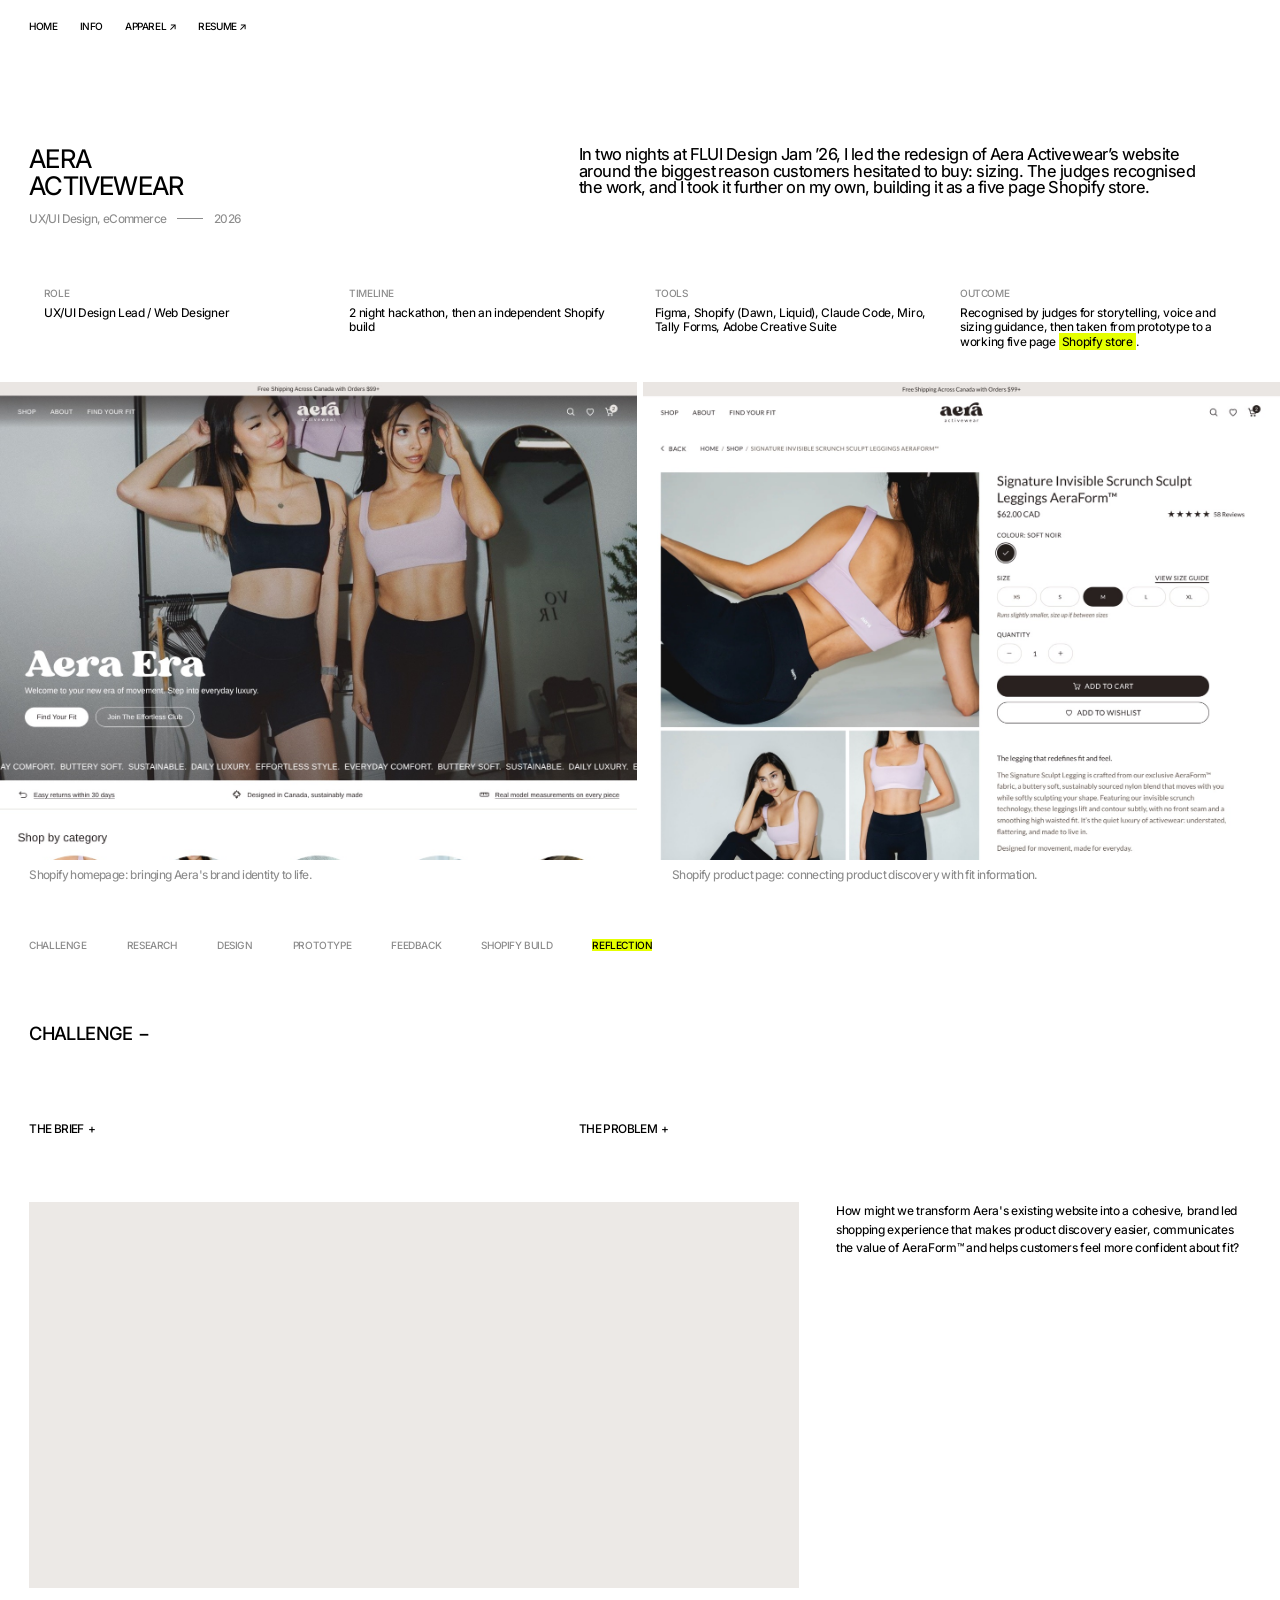
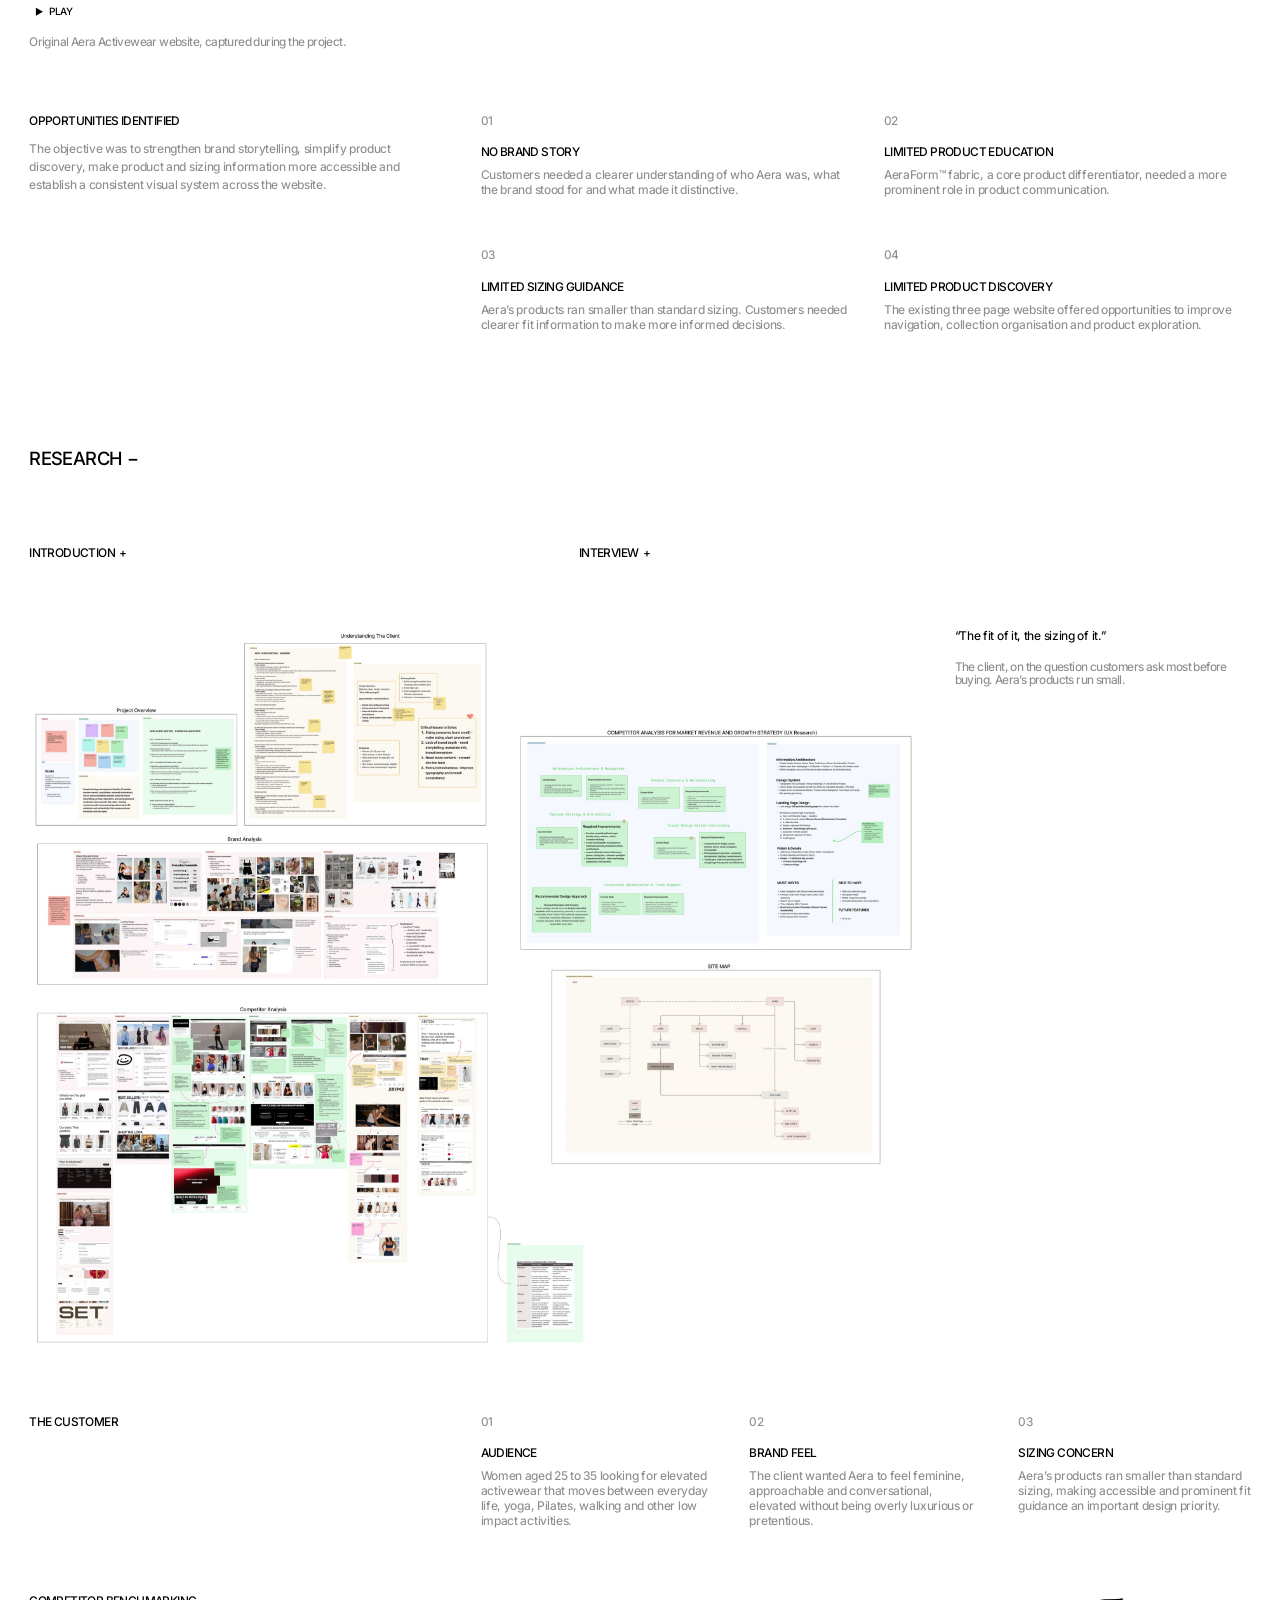
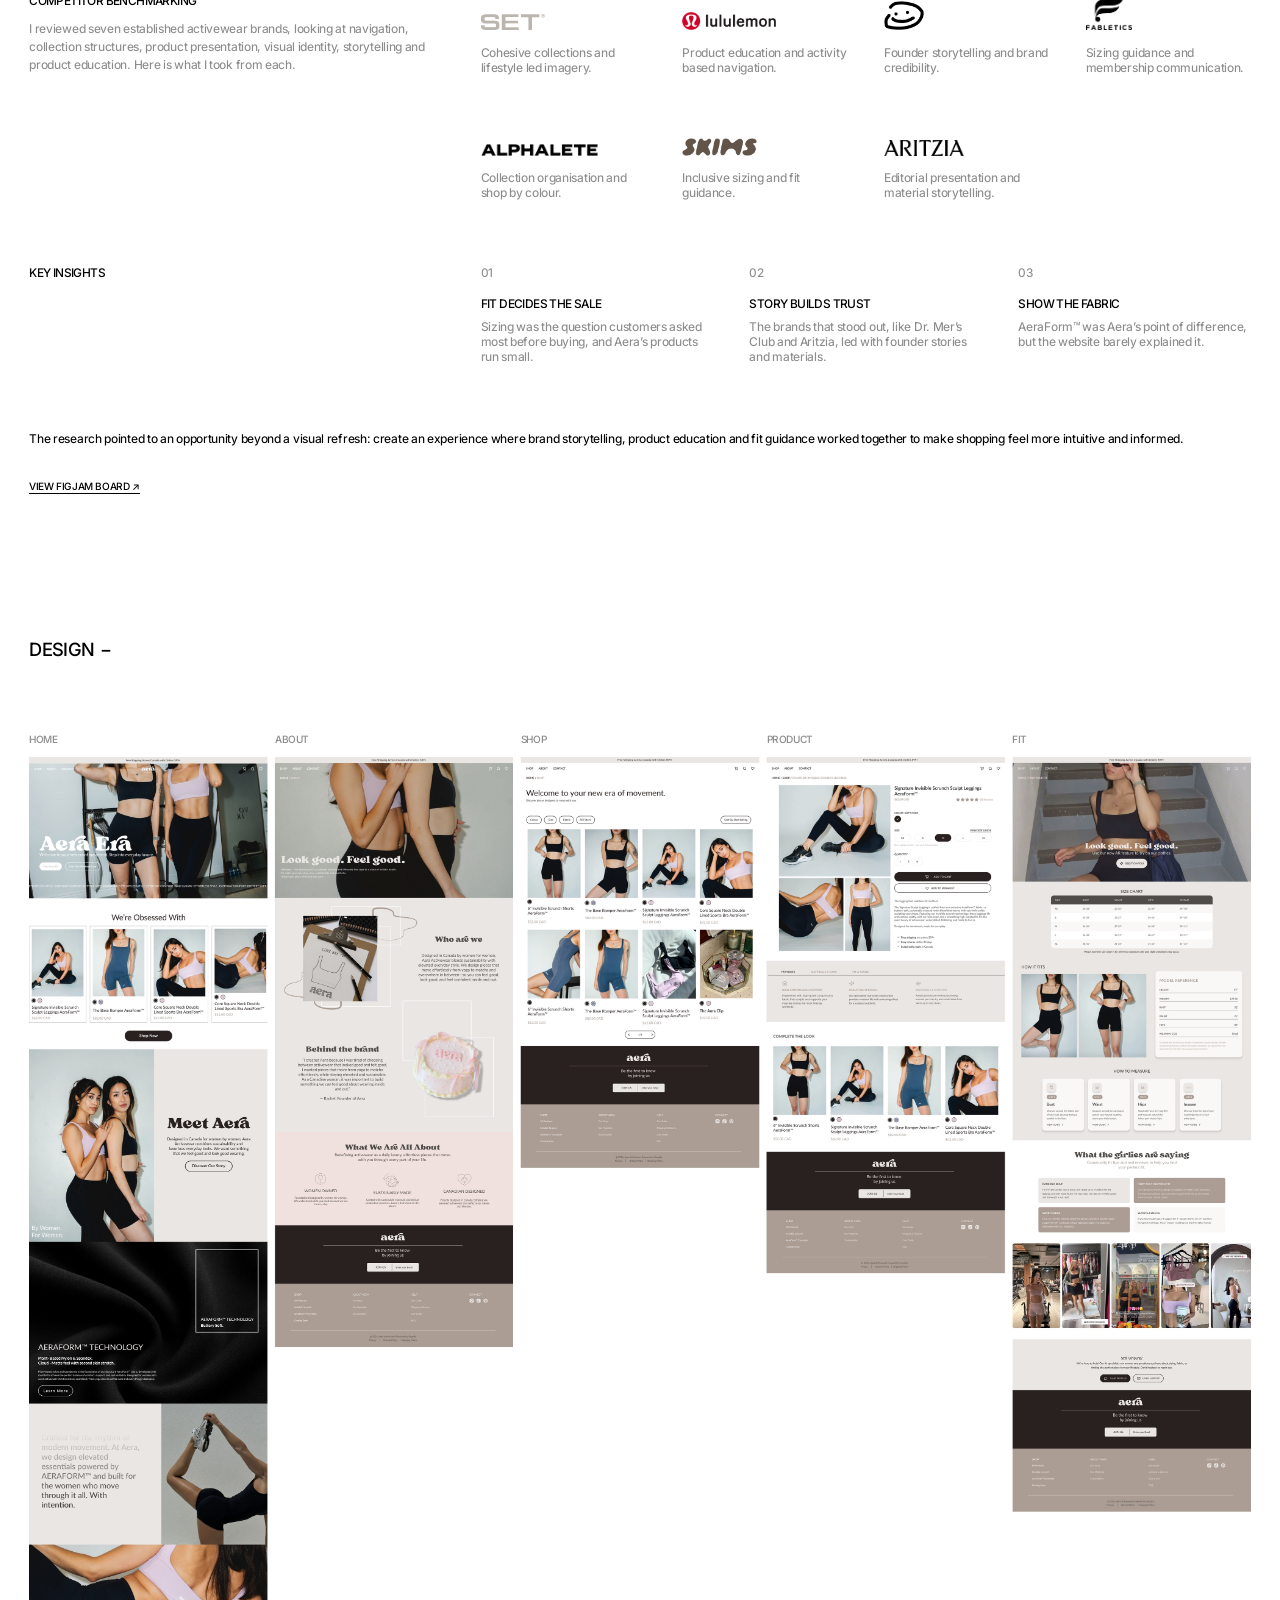
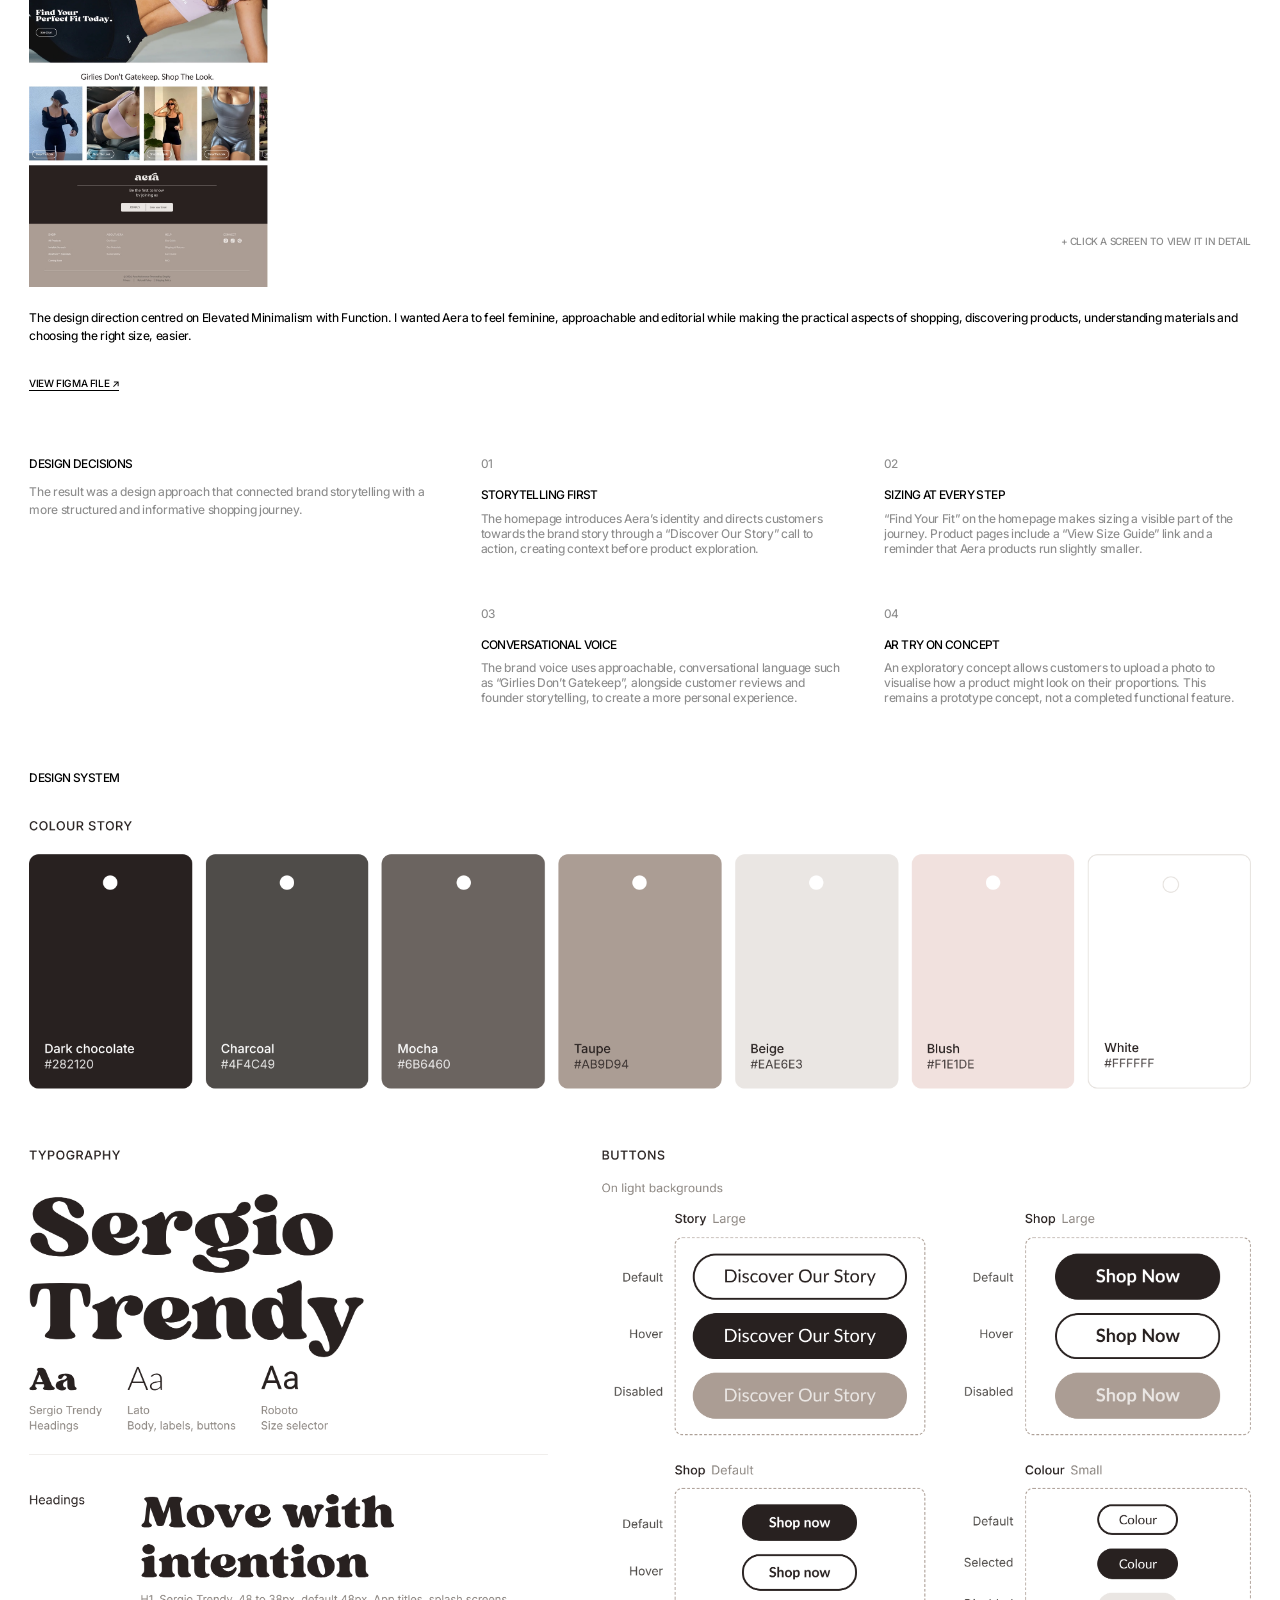
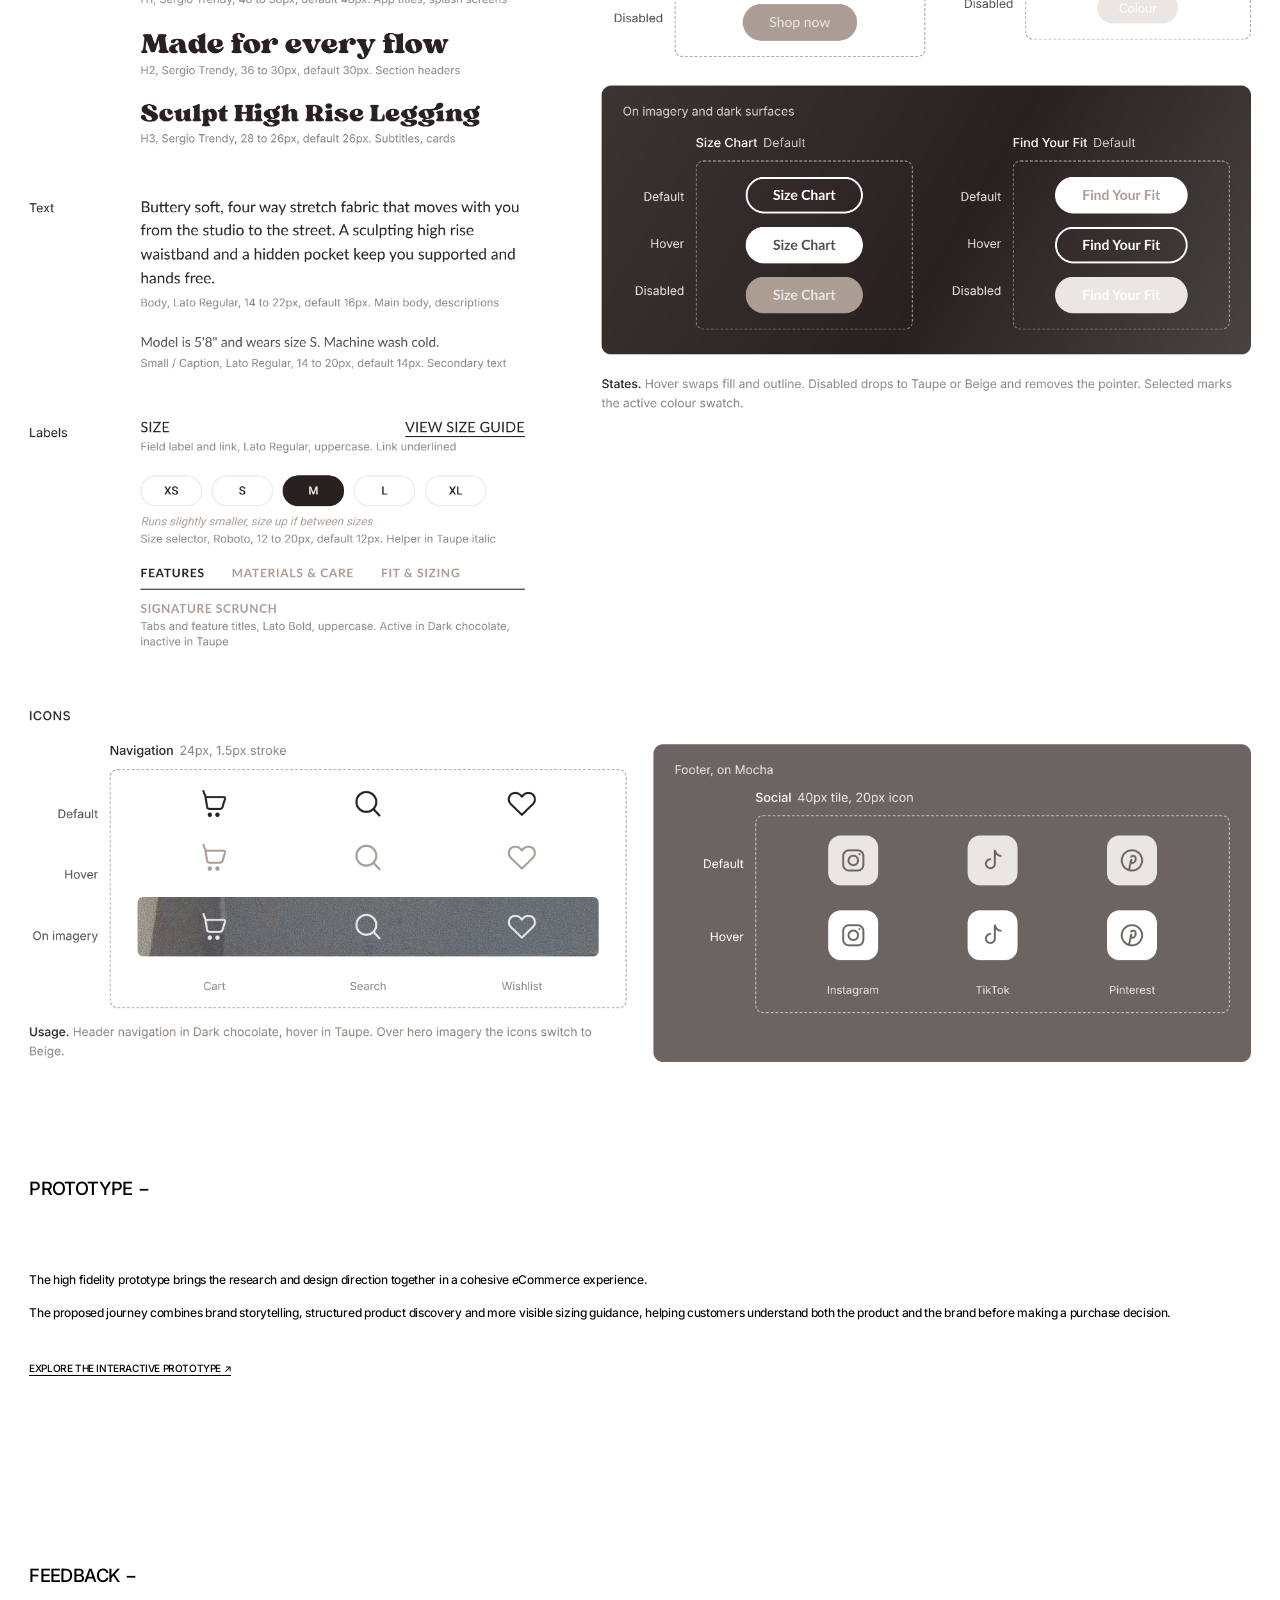
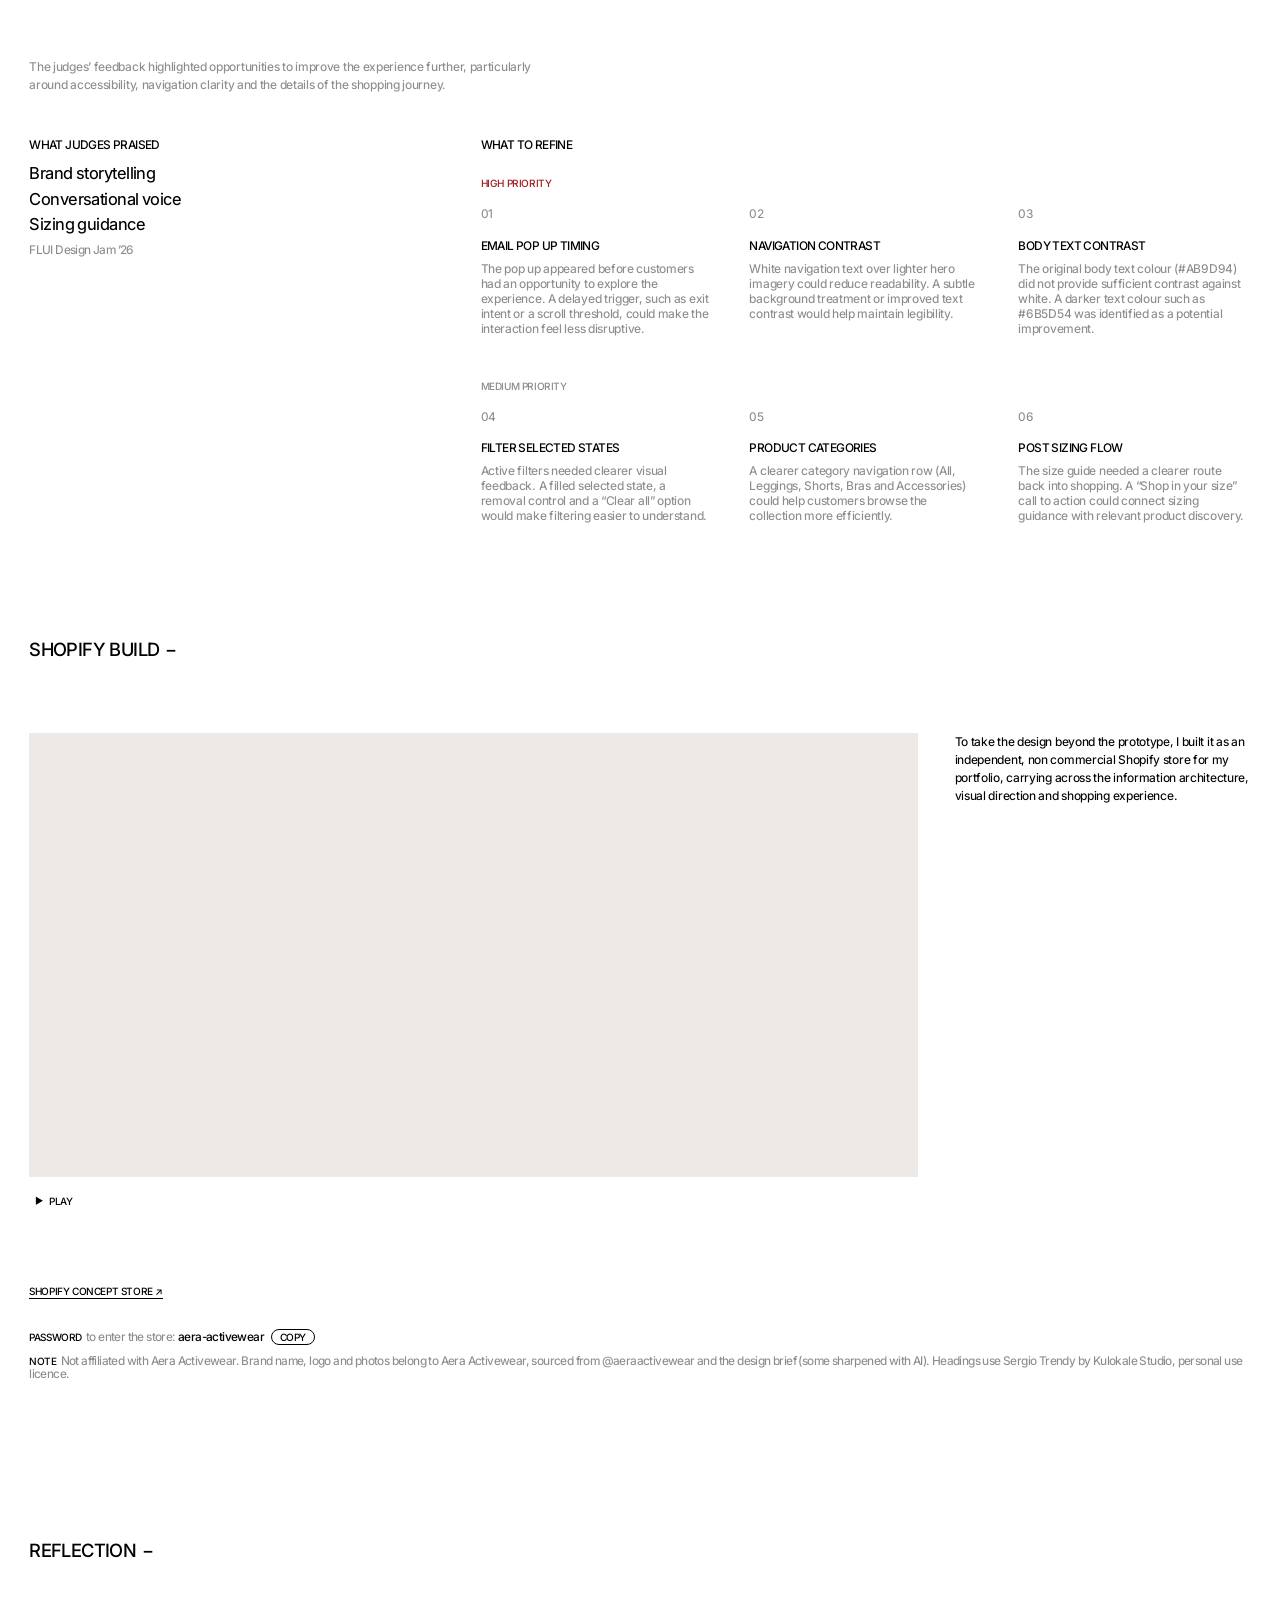
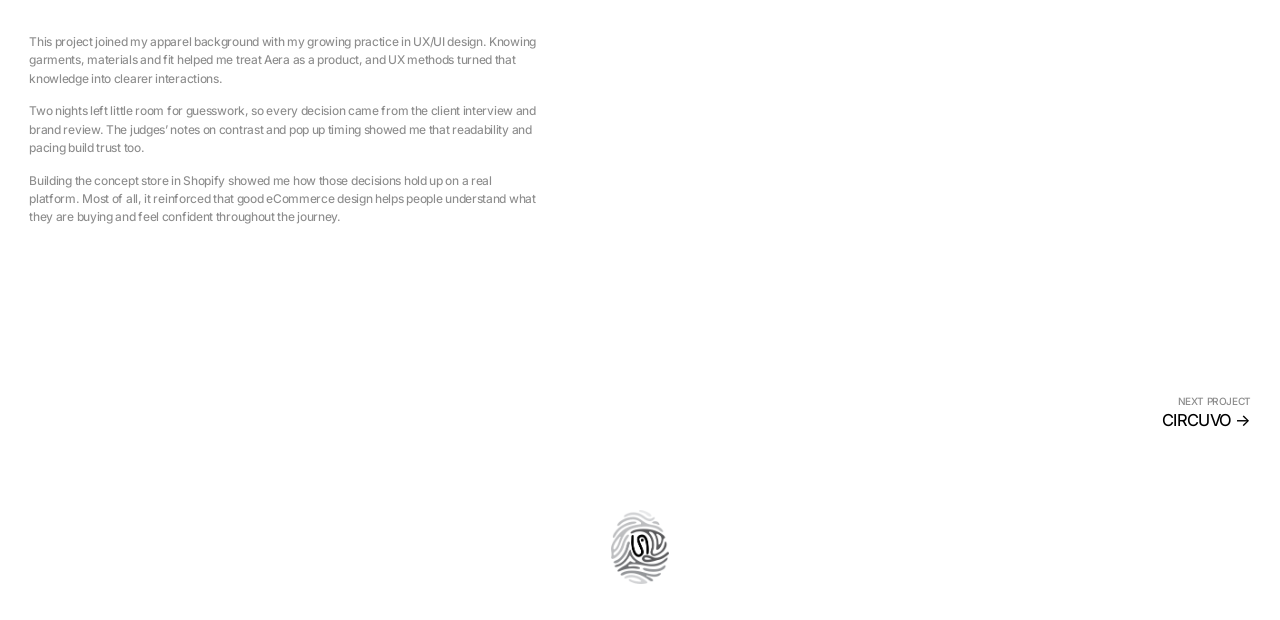
==== commit 64e90126: "Alan's feedback: external link arrows, INFO hierarchy and hover consistency - Apparel and Resume mar" ====
--- a/aera.html
+++ b/aera.html
@@ -20,7 +20,7 @@
 <link rel="icon" type="image/png" sizes="192x192" href="images/favicon-192.png?v=3">
 <link rel="apple-touch-icon" href="images/apple-touch-icon.png?v=2">
 <link href="https://fonts.googleapis.com/css2?family=Inter:wght@300..600&display=swap" rel="stylesheet">
-<link rel="stylesheet" href="styles.css?v=41">
+<link rel="stylesheet" href="styles.css?v=43">
 <style>
 /* Aera only: opportunity card colours and the clickable PRODUCT tabs in the overlay */
 /* The neon "Shopify store" in Outcome jumps to Shopify Build, where the store link, password and Copy button are */
@@ -53,8 +53,8 @@
   <nav class="top-bar-left">
     <a href="index.html">Home</a>
     <a href="index.html#info">Info</a>
-    <a href="https://shrin-roym.com/" target="_blank" rel="noopener">Apparel</a>
-    <a href="https://drive.google.com/file/d/1lygn7vUDFMzx4JG56A4LxJSln4eozi_1/view?usp=sharing" target="_blank" rel="noopener">Resume</a>
+    <a class="ext" href="https://shrin-roym.com/" target="_blank" rel="noopener" aria-label="Apparel (opens in a new tab)">Apparel</a>
+    <a class="ext" href="https://drive.google.com/file/d/1lygn7vUDFMzx4JG56A4LxJSln4eozi_1/view?usp=sharing" target="_blank" rel="noopener" aria-label="Resume (opens in a new tab)">Resume</a>
   </nav>
 </header>
 
@@ -488,8 +488,8 @@
     <a href="index.html#info">Info</a>
   </div>
   <div style="display:flex;gap:max(16px,calc(20 * var(--s)));">
-    <a href="https://shrin-roym.com/" target="_blank" rel="noopener">Apparel</a>
-    <a href="https://drive.google.com/file/d/1lygn7vUDFMzx4JG56A4LxJSln4eozi_1/view?usp=sharing" target="_blank" rel="noopener">Resume</a>
+    <a class="ext" href="https://shrin-roym.com/" target="_blank" rel="noopener" aria-label="Apparel (opens in a new tab)">Apparel</a>
+    <a class="ext" href="https://drive.google.com/file/d/1lygn7vUDFMzx4JG56A4LxJSln4eozi_1/view?usp=sharing" target="_blank" rel="noopener" aria-label="Resume (opens in a new tab)">Resume</a>
   </div>
 </nav>
 
--- a/styles.css
+++ b/styles.css
@@ -969,3 +969,6 @@
 html body :is(.cap, .hero-sub, .quote-src, .find-n, .fact-value, .o-long, .hi, .status, .screen-hint, .tester-d, .tally span) {
   font-weight: 450;
 }
+
+/* External links (Apparel, Resume): open in a new tab, marked with ↗ like other external links */
+.ext::after { content: "\00a0\2197"; }
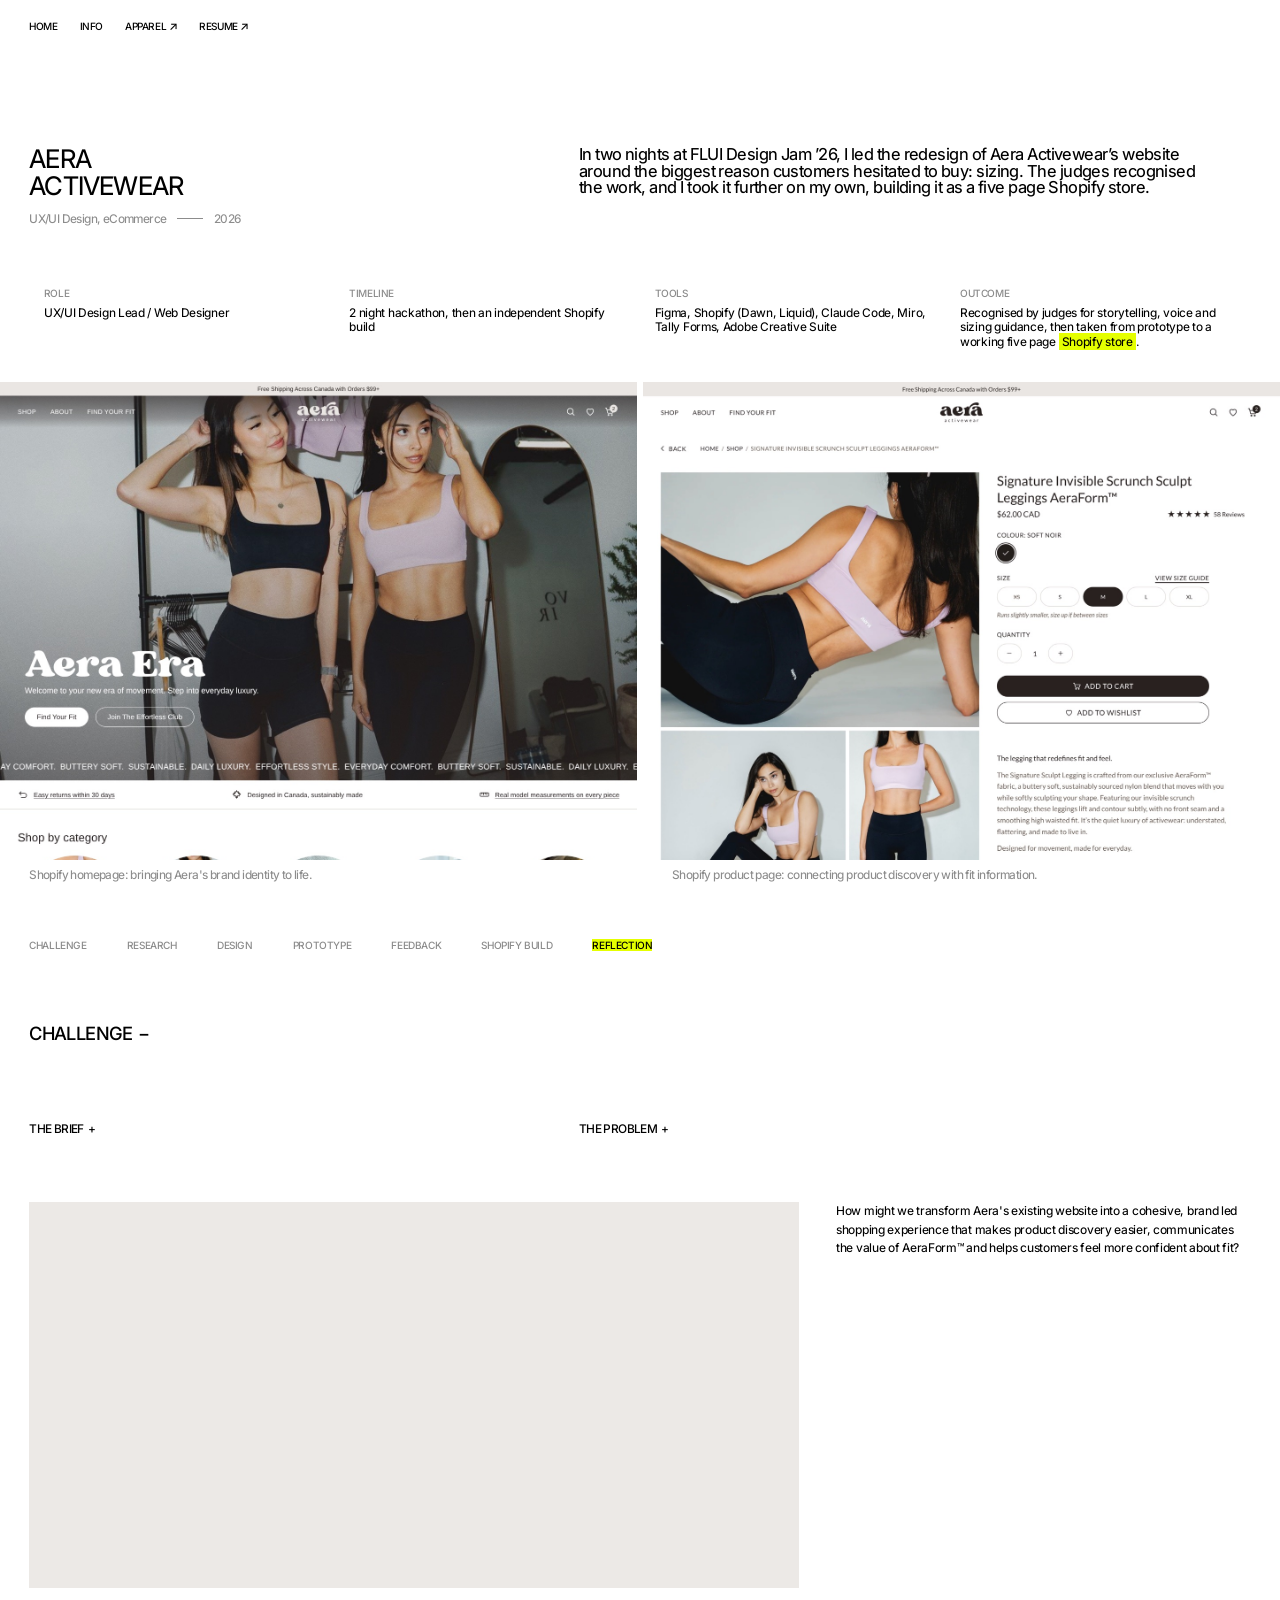
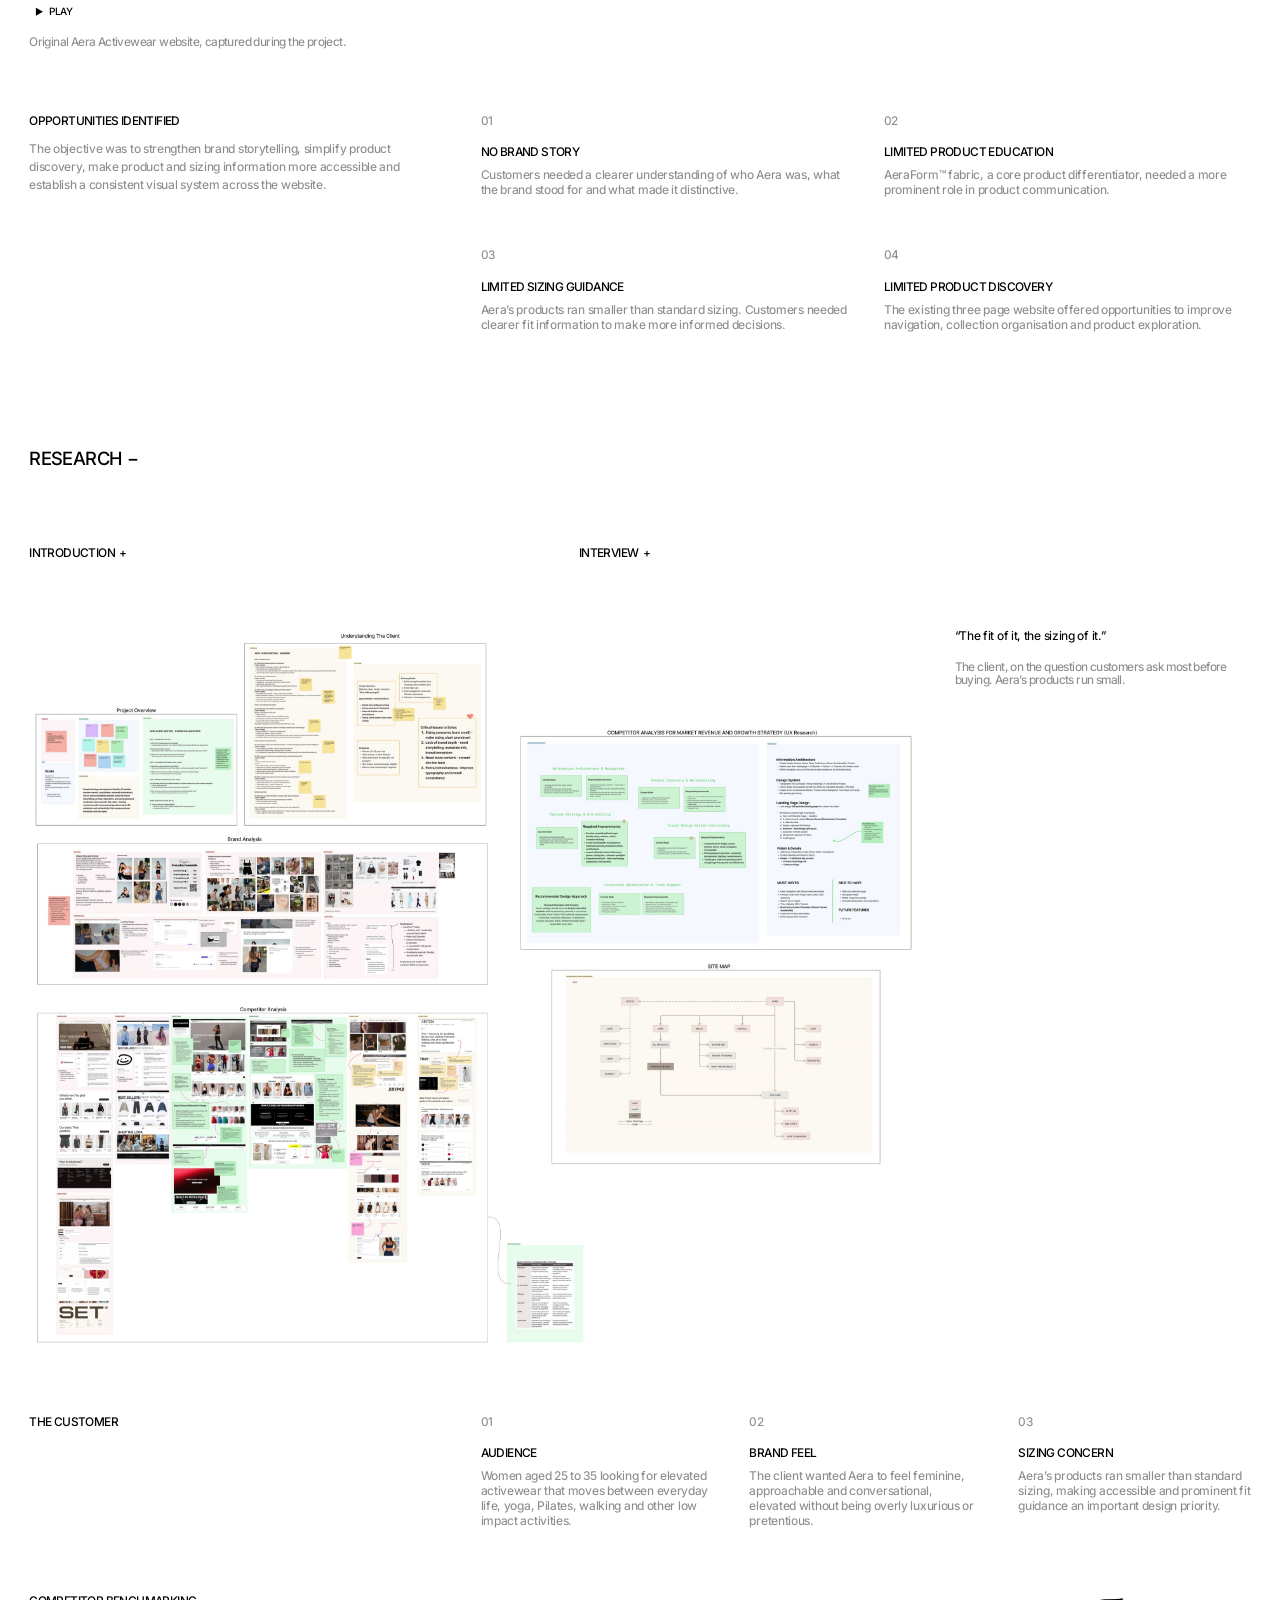
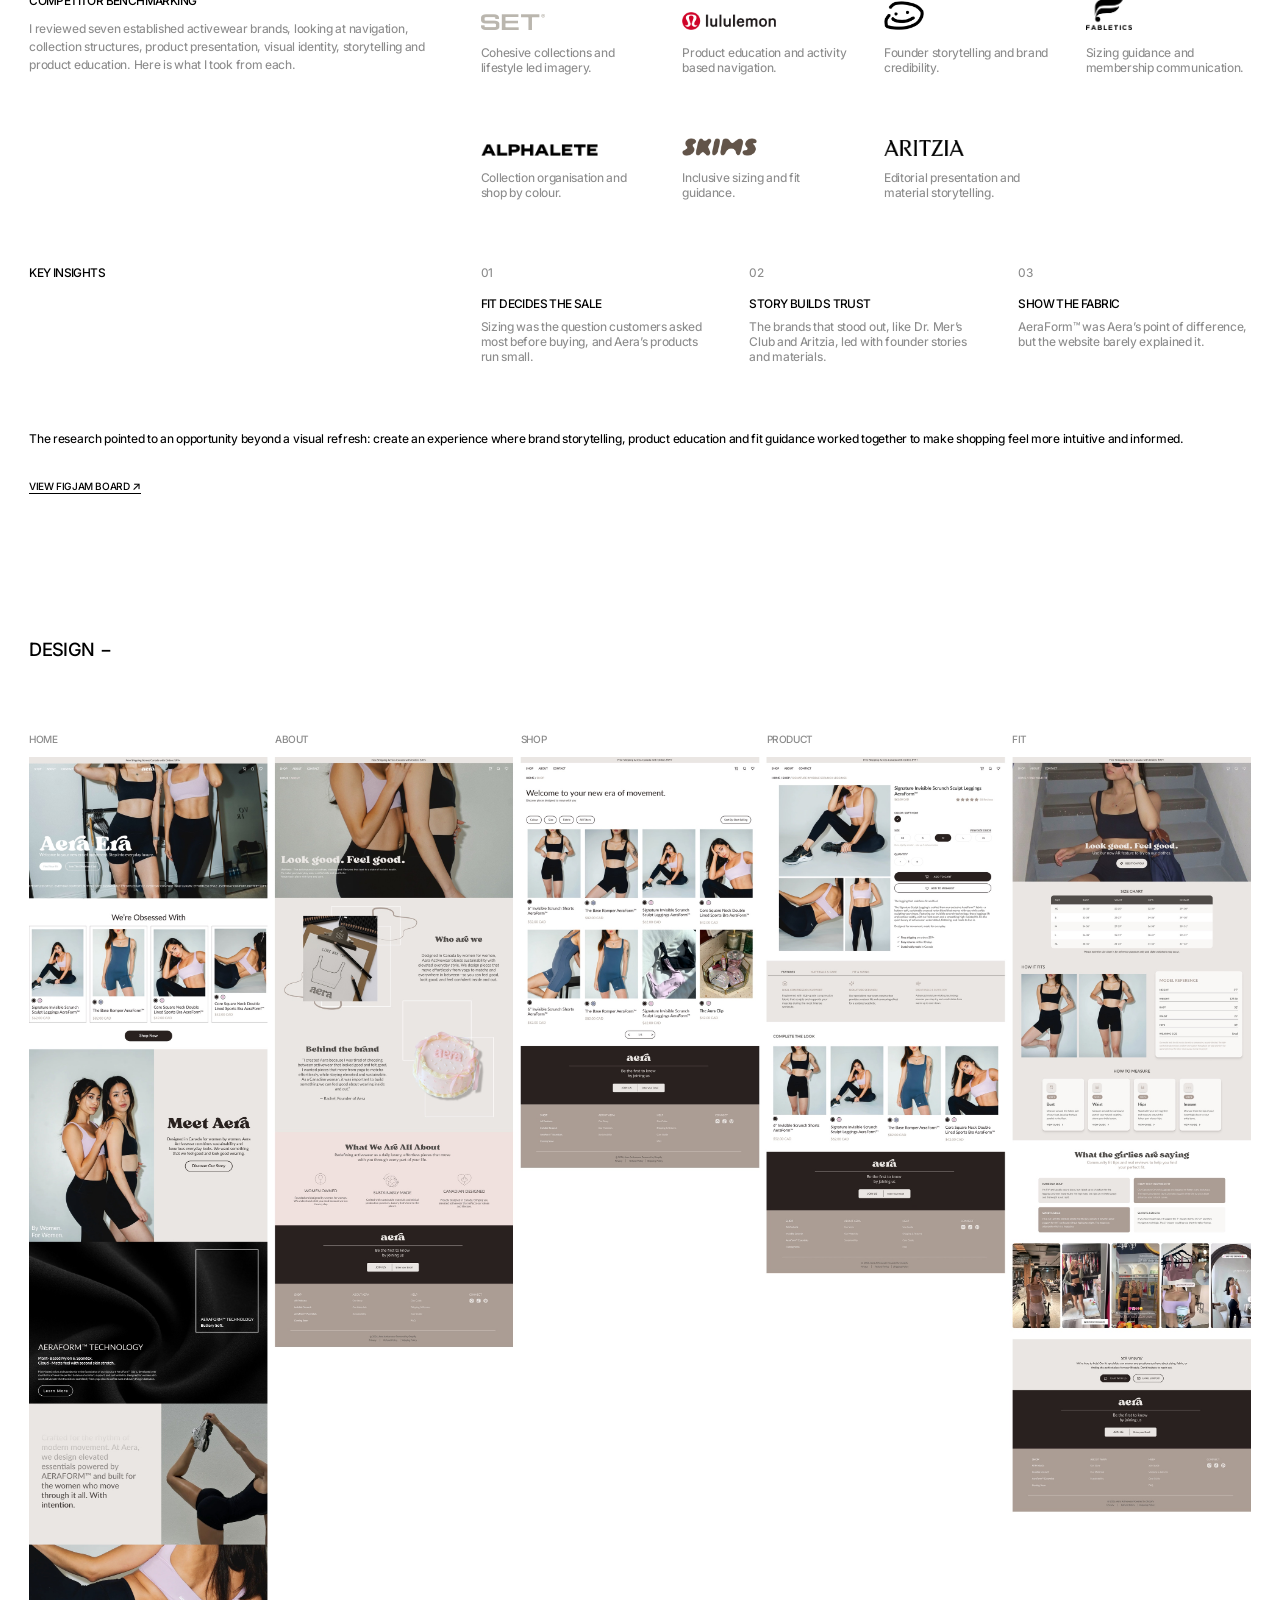
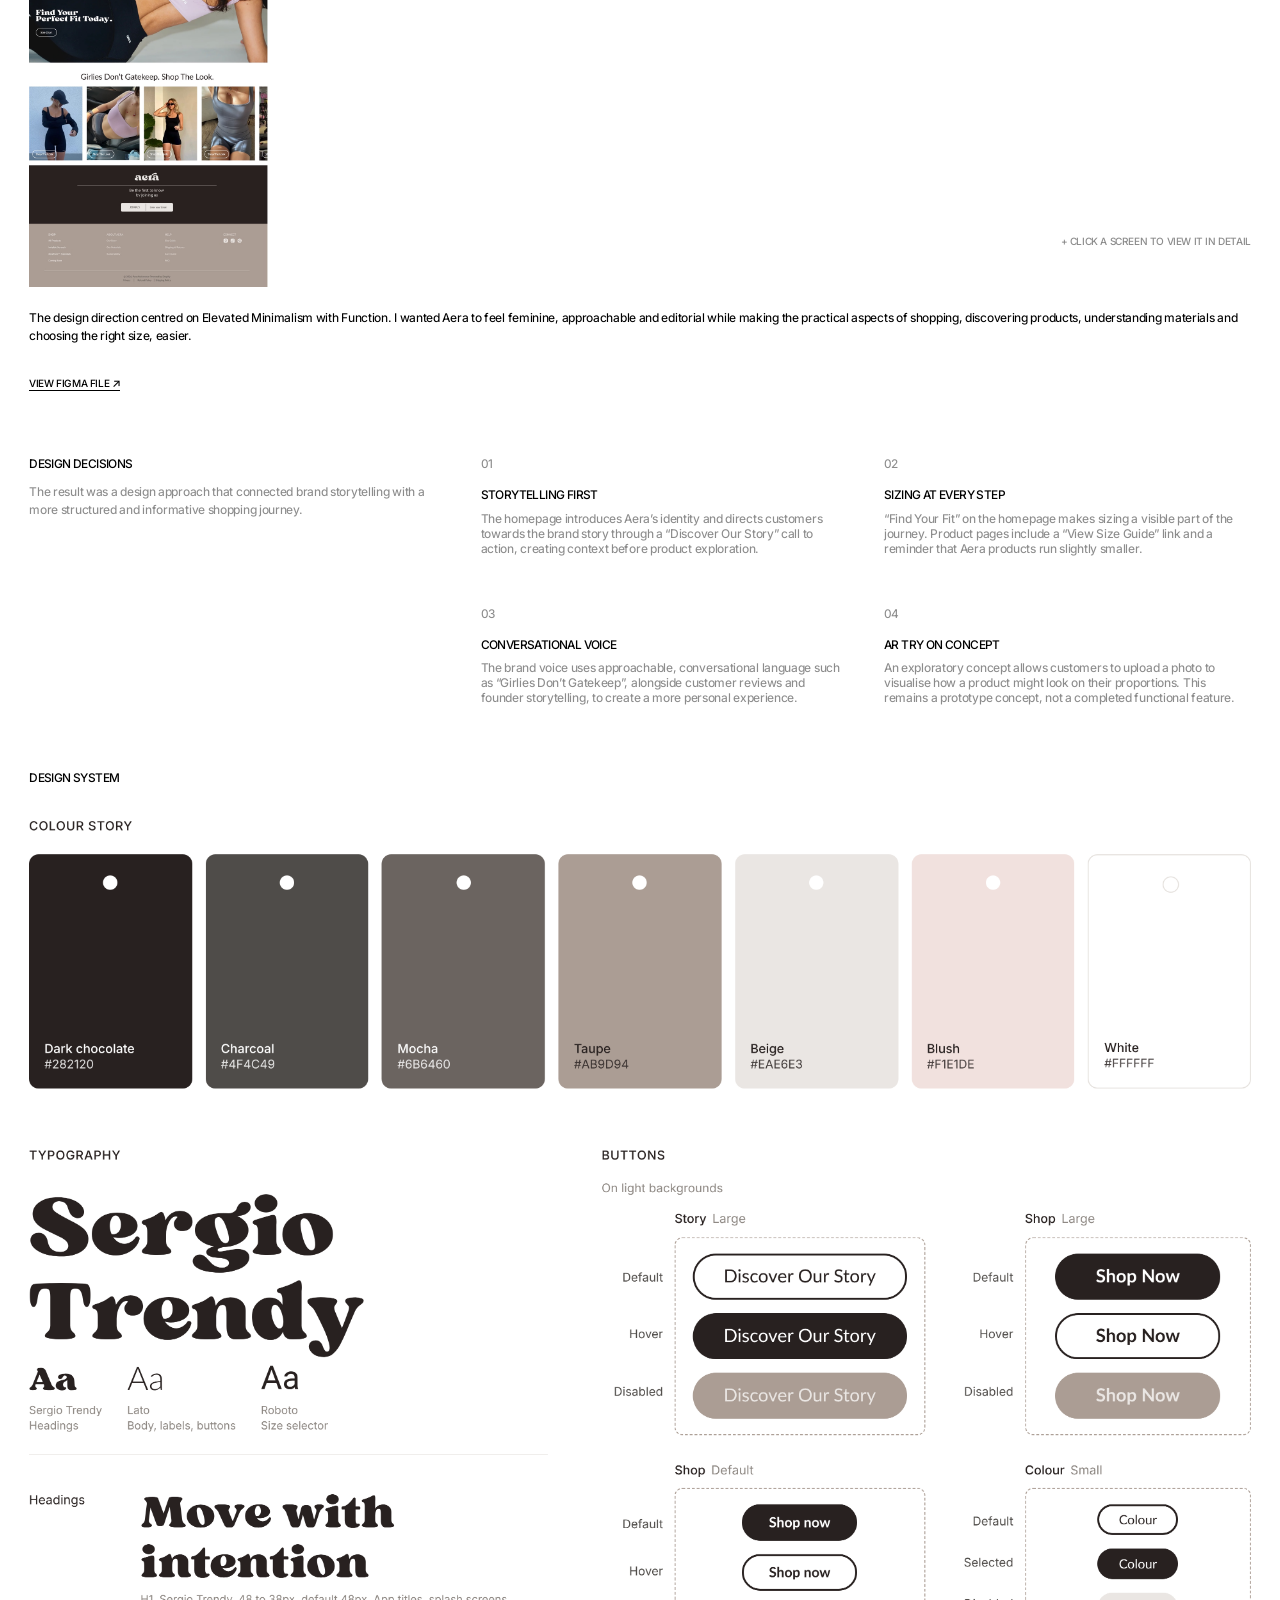
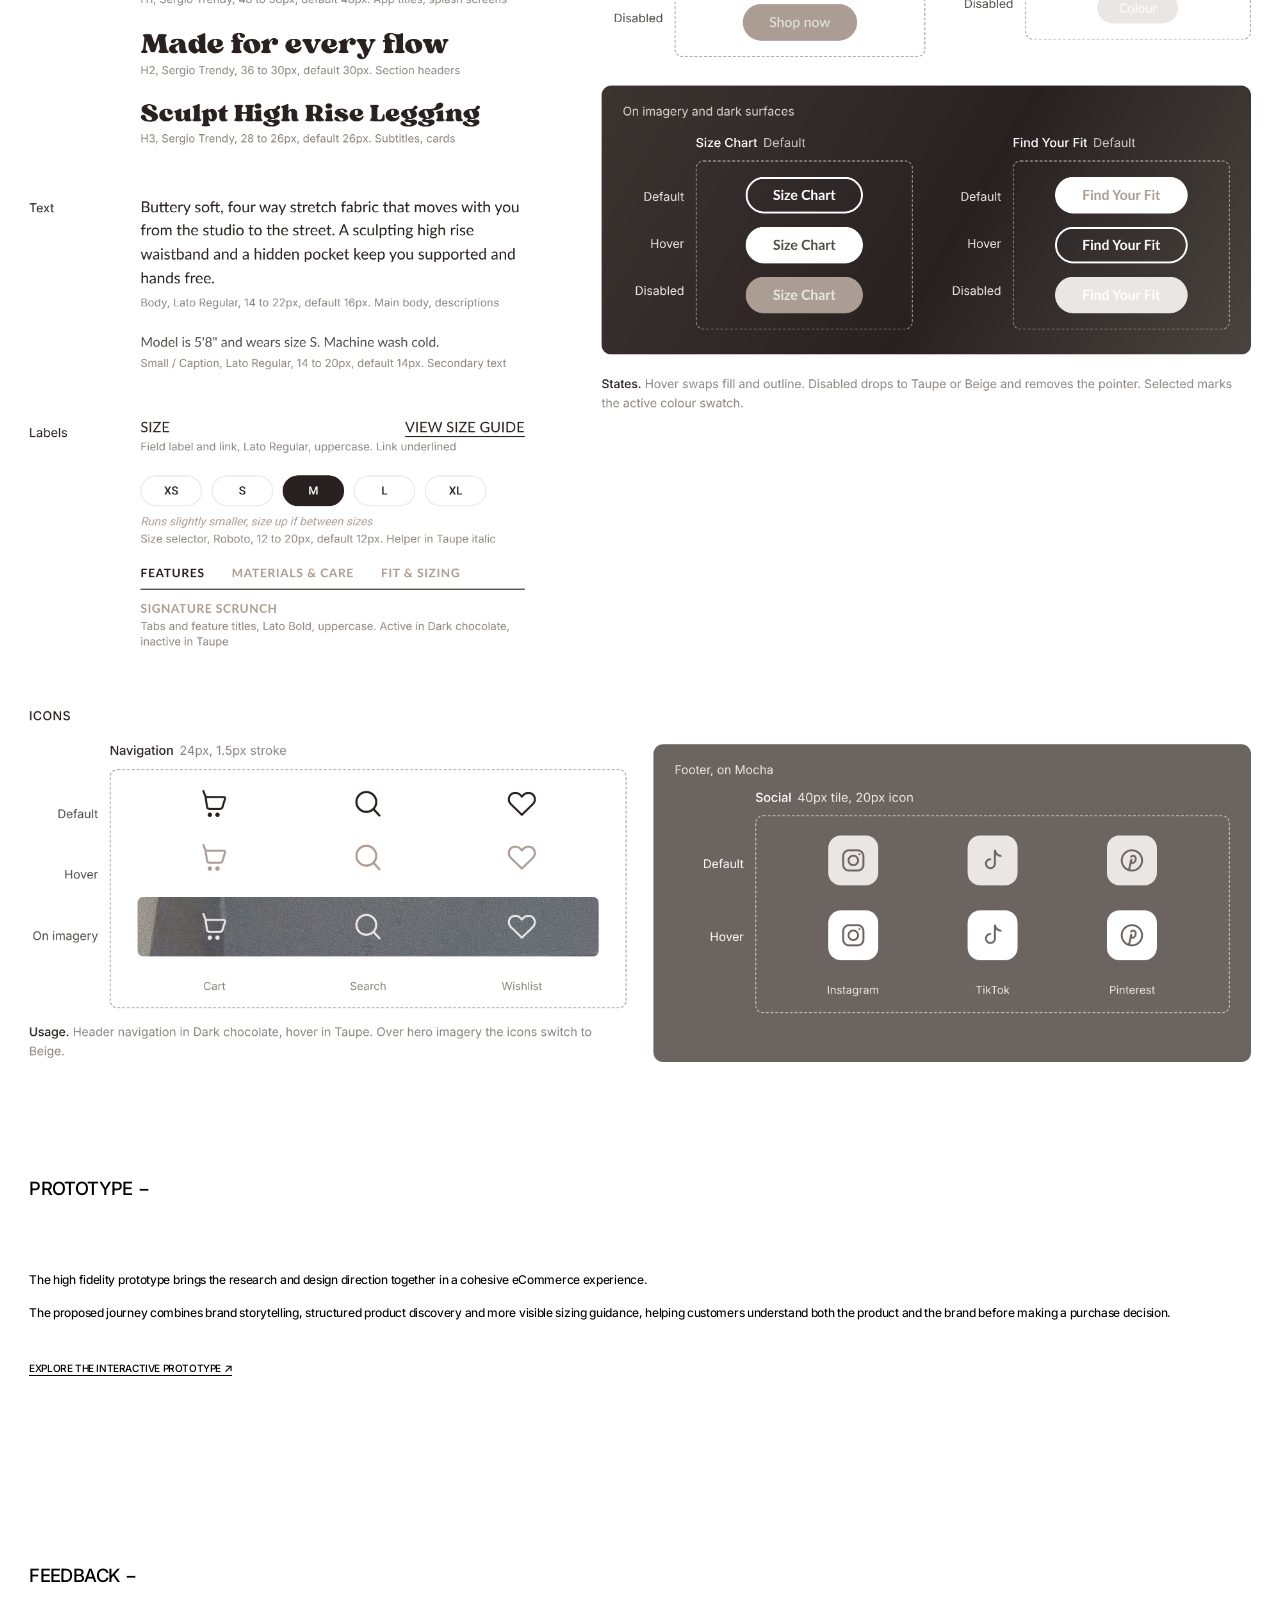
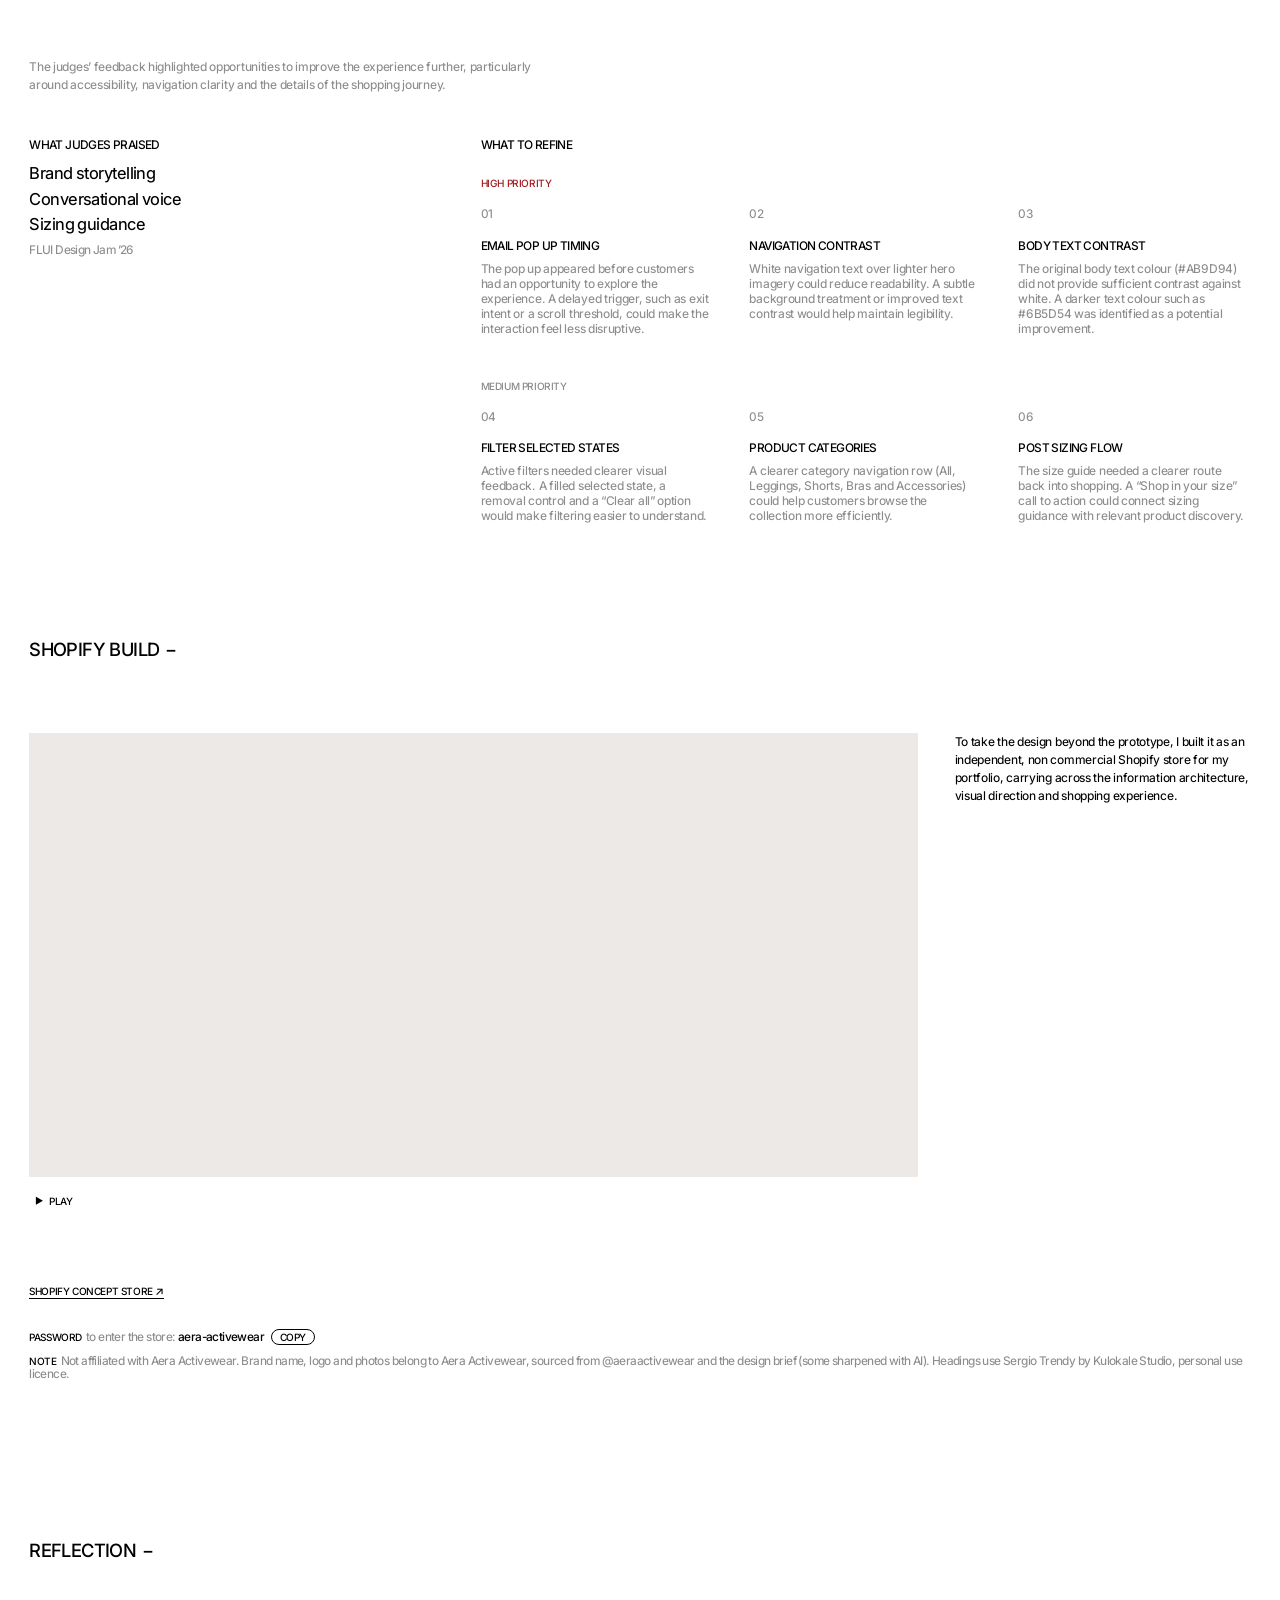
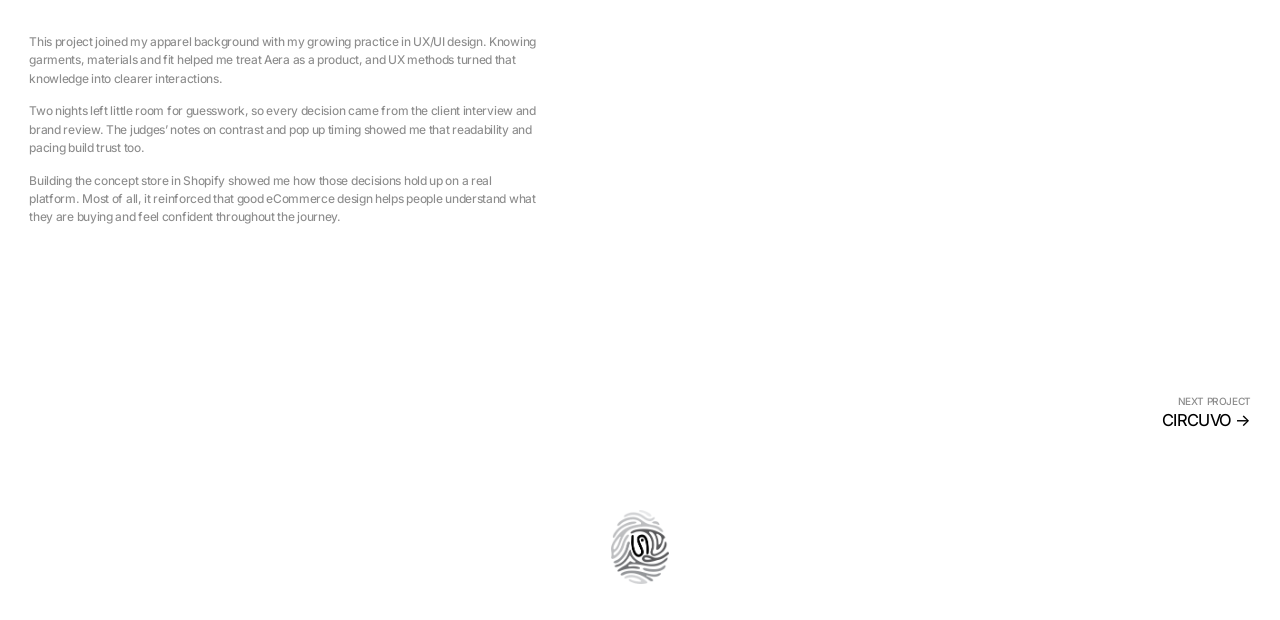
==== commit 2a6fa7ca: "Arrows sized to balance with caps; no pause button in the screen viewer Co-Authored-By: Claude Opus " ====
--- a/aera.html
+++ b/aera.html
@@ -20,7 +20,7 @@
 <link rel="icon" type="image/png" sizes="192x192" href="images/favicon-192.png?v=3">
 <link rel="apple-touch-icon" href="images/apple-touch-icon.png?v=2">
 <link href="https://fonts.googleapis.com/css2?family=Inter:wght@300..600&display=swap" rel="stylesheet">
-<link rel="stylesheet" href="styles.css?v=43">
+<link rel="stylesheet" href="styles.css?v=46">
 <style>
 /* Aera only: opportunity card colours and the clickable PRODUCT tabs in the overlay */
 /* The neon "Shopify store" in Outcome jumps to Shopify Build, where the store link, password and Copy button are */
@@ -307,7 +307,7 @@
     </div>
 
     <p class="block-text opp-line">The research pointed to an opportunity beyond a visual refresh: create an experience where brand storytelling, product education and fit guidance worked together to make shopping feel more intuitive and informed.</p>
-    <a href="https://www.figma.com/board/oI2orilzMT7AcC4Ww6ISpZ/Aera-Activewear-Figjam-Board?node-id=0-1&amp;t=88H0syeAzO8bewAA-1" target="_blank" rel="noopener" class="proto-link">View FigJam board ↗</a>
+    <a href="https://www.figma.com/board/oI2orilzMT7AcC4Ww6ISpZ/Aera-Activewear-Figjam-Board?node-id=0-1&amp;t=88H0syeAzO8bewAA-1" target="_blank" rel="noopener" class="proto-link">View FigJam board <span class="arw">↗</span></a>
     </div>
   </div>
 
@@ -323,7 +323,7 @@
       <div class="media" style="background:#fff;"><img src="images/case-studies/aera/aera-design-screens.jpg" width="4008" height="3707" loading="lazy" decoding="async" alt="Aera Activewear screens: Home, About, Shop, Product and Fit"></div>
     </figure>
         <p class="block-text design-dir">The design direction centred on Elevated Minimalism with Function. I wanted Aera to feel feminine, approachable and editorial while making the practical aspects of shopping, discovering products, understanding materials and choosing the right size, easier.</p>
-        <a href="https://www.figma.com/design/Fan7HLYoKMlcg9s6EZX3kV/Area-Activewear---Team-23?node-id=0-1&amp;t=FsRvM7lLDmJ13nCw-1" target="_blank" rel="noopener" class="proto-link design-link">View Figma file ↗</a>
+        <a href="https://www.figma.com/design/Fan7HLYoKMlcg9s6EZX3kV/Area-Activewear---Team-23?node-id=0-1&amp;t=FsRvM7lLDmJ13nCw-1" target="_blank" rel="noopener" class="proto-link design-link">View Figma file <span class="arw">↗</span></a>
 
     <!-- Design decisions: same layout as Opportunities identified -->
     <div class="mirror" style="margin-bottom: max(48px, calc(72 * var(--s)));">
@@ -370,7 +370,7 @@
     <div class="block">
       <p class="block-text">The high fidelity prototype brings the research and design direction together in a cohesive eCommerce experience.</p>
       <p class="block-text">The proposed journey combines brand storytelling, structured product discovery and more visible sizing guidance, helping customers understand both the product and the brand before making a purchase decision.</p>
-      <a href="https://www.figma.com/proto/CCypfNDXADZWRdNDS4ooR2/Aera-Activewear-Personal?node-id=3-532&amp;p=f&amp;viewport=186%2C346%2C0.05&amp;t=cQbQDIGWsJH9yBkL-1&amp;scaling=min-zoom&amp;content-scaling=fixed&amp;starting-point-node-id=3%3A532&amp;page-id=0%3A1" target="_blank" rel="noopener" class="proto-link">Explore the interactive prototype ↗</a>
+      <a href="https://www.figma.com/proto/CCypfNDXADZWRdNDS4ooR2/Aera-Activewear-Personal?node-id=3-532&amp;p=f&amp;viewport=186%2C346%2C0.05&amp;t=cQbQDIGWsJH9yBkL-1&amp;scaling=min-zoom&amp;content-scaling=fixed&amp;starting-point-node-id=3%3A532&amp;page-id=0%3A1" target="_blank" rel="noopener" class="proto-link">Explore the interactive prototype <span class="arw">↗</span></a>
     </div>
 
     </div>
@@ -427,7 +427,7 @@
         <p class="block-text" style="color: var(--ink);">To take the design beyond the prototype, I built it as an independent, non commercial Shopify store for my portfolio, carrying across the information architecture, visual direction and shopping experience.</p>
       </div>
     </div>
-    <a href="https://aera-redesign.myshopify.com" target="_blank" rel="noopener" class="proto-link build-link" id="store">Shopify concept store ↗</a>
+    <a href="https://aera-redesign.myshopify.com" target="_blank" rel="noopener" class="proto-link build-link" id="store">Shopify concept store <span class="arw">↗</span></a>
     <p class="status store-pass" style="margin-bottom: max(8px, calc(10 * var(--s)));"><b>Password</b>to enter the store: <span class="pw-group"><span class="pw">aera-activewear</span> <button type="button" class="copy-pw" data-copy="aera-activewear">Copy</button></span></p>
     <p class="status"><b>Note</b>Not affiliated with Aera Activewear. Brand name, logo and photos belong to Aera Activewear, sourced from @aeraactivewear and the design brief (some sharpened with AI). Headings use Sergio Trendy by Kulokale Studio, personal use licence.</p>
 
@@ -477,7 +477,7 @@
     <h2 class="sub-head" id="lb-title">Homepage</h2>
     <p class="block-text" id="lb-text"></p>
     <div id="lb-pri"><div class="lb-pri-h">UX priority</div><p class="block-text lb-pri-t" id="lb-pri-t"></p></div>
-    <div class="lb-nav"><button type="button" class="lb-btn" id="lb-prev">← Previous</button><button type="button" class="lb-btn" id="lb-next">Next →</button></div>
+    <div class="lb-nav"><button type="button" class="lb-btn" id="lb-prev"><span class="arw">←</span> Previous</button><button type="button" class="lb-btn" id="lb-next">Next <span class="arw">→</span></button></div>
   </div>
 </div>
 
@@ -502,7 +502,7 @@
 // Aera screens for the Design overlay (read by site.js)
 window.SCREENS = [{"name": "Homepage", "img": "images/case-studies/aera/aera-screen-home.webp", "text": "A lifestyle led homepage introduces Aera\u2019s identity through curated products, brand storytelling and AeraForm\u2122 technology. Dedicated sections highlight product versatility, while fit focused CTAs and user generated content encourage exploration and engagement.\n\nI also experimented with motion through typography, using a gradual disappearing effect as users scroll to introduce movement and create a more dynamic browsing experience.", "pri": "Strengthen brand awareness, communicate product value and simplify product discovery."}, {"name": "About", "img": "images/case-studies/aera/aera-screen-about.webp", "text": "Brand storytelling and founder led content create a more personal connection with customers. Three pillars (Women Owned, Sustainably Made and Canadian Designed) communicate Aera\u2019s values through clear, scannable sections supported by editorial imagery.", "pri": "Build brand trust, communicate values and establish brand differentiation."}, {"name": "Shop", "img": "images/case-studies/aera/aera-screen-shop.webp", "text": "A structured product grid presents imagery, pricing and colour swatches for easy comparison. Dedicated Colour, Size and Fabric filters, alongside sorting options, make browsing more flexible. Colour sorting allows customers to explore available styles through their preferred colourways.", "pri": "Improve product discoverability and simplify collection navigation."}, {"name": "Product", "img": "images/case-studies/aera/aera-screen-product.webp", "text": "Research revealed sizing uncertainty as a key shopping barrier, with 50% of respondents requesting measurement based filtering. The product page addresses this through size selection, fit recommendations, customer reviews and a dedicated size guide.\n\nThree interactive tabs (Features, Materials & Care, and Fit & Sizing) organise essential product information into accessible sections. Click each tab to explore the details.", "pri": "Reduce sizing uncertainty and build purchase confidence."}, {"name": "Fit", "img": "images/case-studies/aera/aera-screen-fit.webp", "text": "Designed to address sizing uncertainty identified during research, this page brings fit guidance into one dedicated destination. A detailed size chart, model measurements and real life fit references help customers make more informed sizing decisions. Step by step measurement guides simplify the process, while customer reviews and community photos provide relatable fit references across different body types.\n\nA dedicated support section offers further assistance when customers need it.", "pri": "Reduce sizing anxiety, improve fit confidence and minimise uncertainty when shopping online."}];
 </script>
-<script src="site.js?v=21"></script>
+<script src="site.js?v=25"></script>
 <script>
 // Product overlay: click the tabs inside the product page to switch them, like the live site
 (function () {
--- a/styles.css
+++ b/styles.css
@@ -794,7 +794,12 @@
 .lb-vid video, .lb-vid .lb-vid-top { position: absolute; inset: 0; width: 100%; height: 100%; display: block; }
 .lb-vid video { object-fit: cover; object-position: 50% 50%; }
 .lb-vid .lb-vid-top { pointer-events: none; }
-.lb-vid .lb-vid-btn { left: auto; right: max(8px, calc(12 * var(--s))); bottom: max(8px, calc(12 * var(--s))); }
+.lb-side .lb-vid-btn { position: static; padding: 3px 6px 3px 0; margin-top: max(16px, calc(24 * var(--s))); }
+.lb-side .lb-vid-btn[hidden] { display: none; }
+/* Same || PAUSE / ▶ PLAY mark as every other video button */
+.lb-vid-btn { display: inline-flex; align-items: center; gap: 6px; }
+.lb-vid-btn::before { content: "\275A\275A"; font-size: 8px; letter-spacing: 1px; line-height: 1; }
+.lb-vid-btn:not(.is-playing)::before { content: "\25B6\FE0E"; font-size: 9px; letter-spacing: 0; }
 .lb-page.is-missing img { display: none; }
 .lb-top { display: flex; justify-content: space-between; align-items: baseline; margin-bottom: max(28px, calc(40 * var(--s))); }
 .lb-count, .lb-pri-h { font-size: max(11px, calc(13 * var(--s))); line-height: max(13px, calc(14 * var(--s))); font-weight: 480; letter-spacing: -0.6px; color: var(--grey); }
@@ -972,3 +977,6 @@
 
 /* External links (Apparel, Resume): open in a new tab, marked with ↗ like other external links */
 .ext::after { content: "\00a0\2197"; }
+
+/* Arrows (↗ → ←): Inter draws them thin, so they read small beside caps; 1.15x balances them */
+.arw, .ext::after, .info-mid a[target="_blank"]::after { font-size: 1.15em; line-height: 0; }
